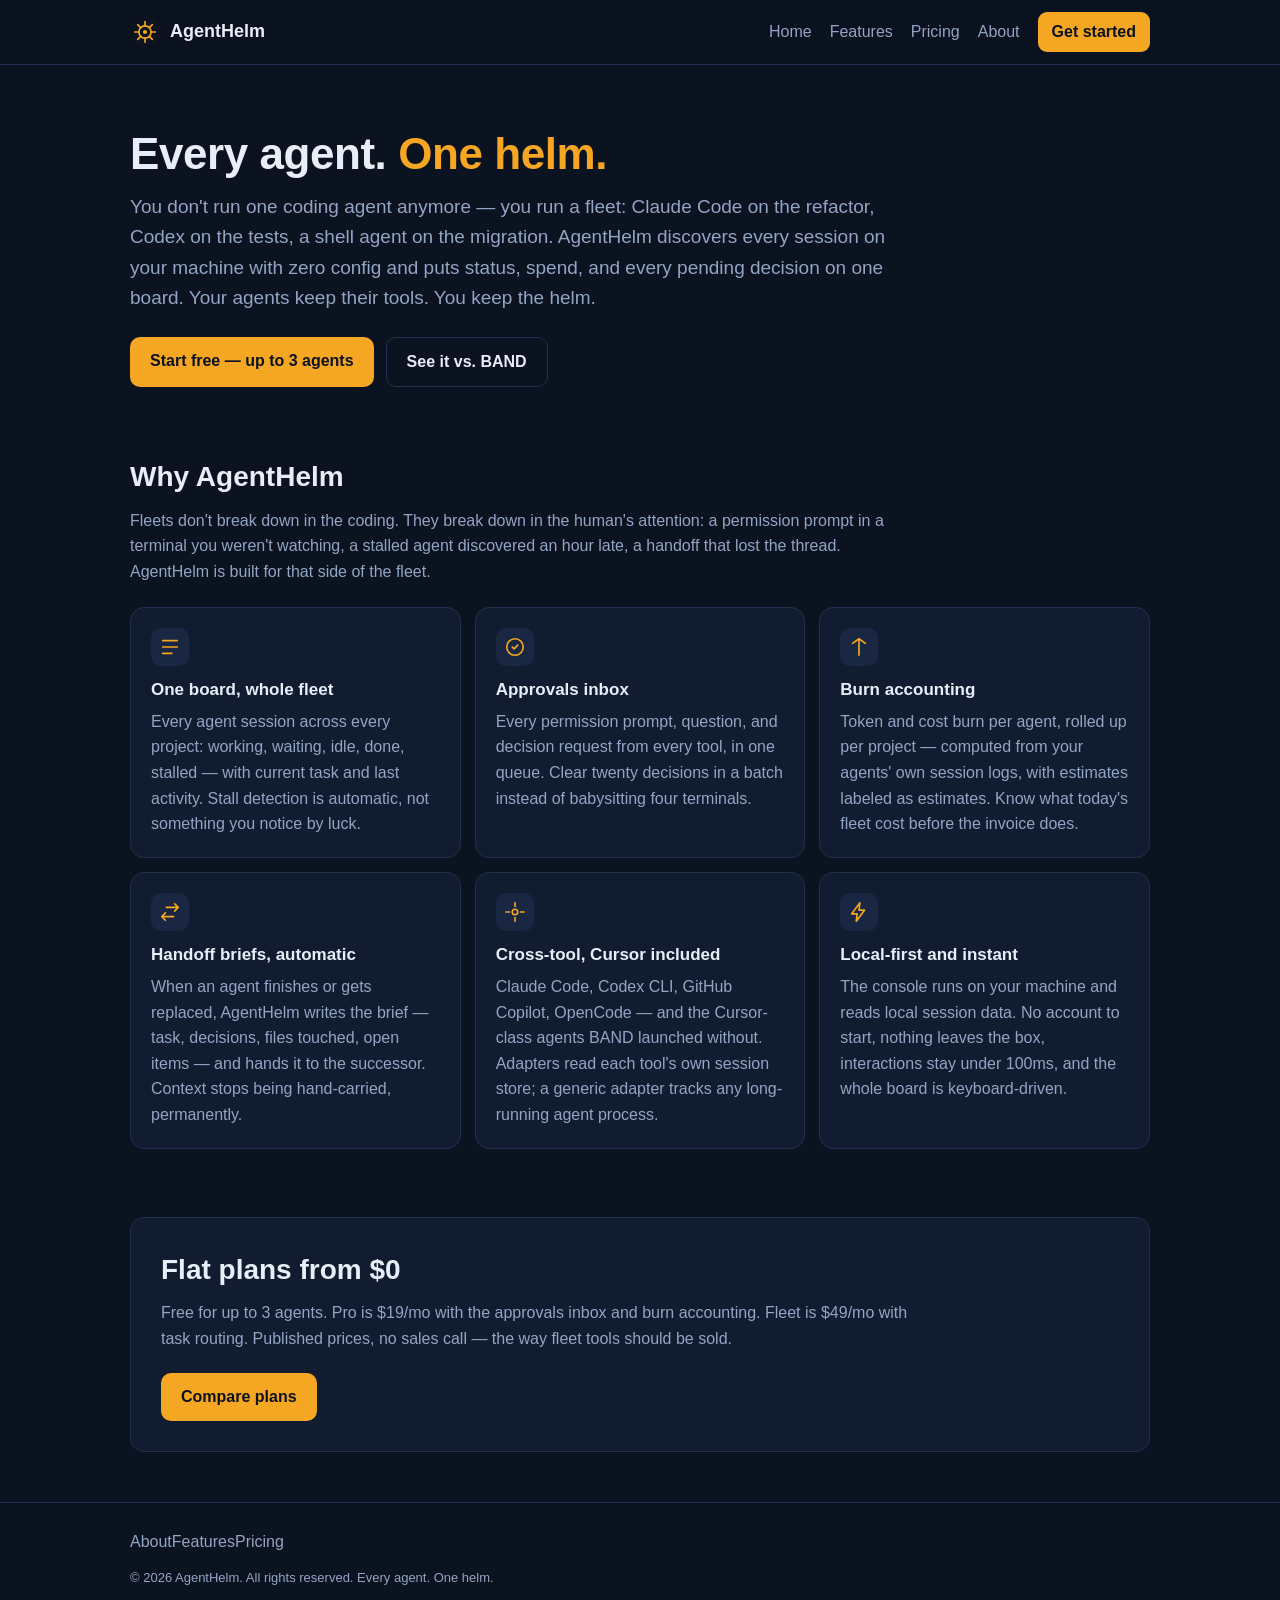
==== index.html @ 06469585 "AgentHelm launch: gh-pages batch 1/1" ====
<!doctype html><html lang="en"><head><meta charset="utf-8"><meta name="viewport" content="width=device-width, initial-scale=1"><title>AgentHelm — Every agent. One helm.</title><meta name="description" content="AgentHelm is the fleet operations console for coding agents: every agent session, its status, its spend, and every decision it needs — on one board, with one approvals inbox and automatic handoff briefs. Free for up to 3 agents."><meta property="og:title" content="AgentHelm — Every agent. One helm."><meta property="og:description" content="One board for every coding agent you run: status, burn, approvals, handoffs. Local-first, cross-tool, zero config."><meta property="og:type" content="website"><link rel="stylesheet" href="styles.css"><link rel="icon" type="image/svg+xml" href="assets/logo.svg">
<meta name="theme-color" content="#0b1220">
</head><body><header class="site"><div class="wrap nav"><a class="brand" href="index.html"><img src="assets/logo.svg" alt="AgentHelm logo" class="brand-logo"><span class="brand-lockup-name">AgentHelm</span></a><nav class="links"><a href="index.html">Home</a><a href="features.html">Features</a><a href="pricing.html">Pricing</a><a href="about.html">About</a><a class="cta" href="pricing.html">Get started</a></nav></div></header><main class="wrap"><div class="hero"><h1>Every agent. <span class="hl">One helm.</span></h1><p class="sub">You don't run one coding agent anymore — you run a fleet: Claude Code on the refactor, Codex on the tests, a shell agent on the migration. AgentHelm discovers every session on your machine with zero config and puts status, spend, and every pending decision on one board. Your agents keep their tools. You keep the helm.</p><div class="btnrow"><a class="btn" href="pricing.html">Start free — up to 3 agents</a><a class="btn ghost" href="features.html">See it vs. BAND</a></div>
</div>
<section class="block"><h2>Why AgentHelm</h2><p class="lead">Fleets don't break down in the coding. They break down in the human's attention: a permission prompt in a terminal you weren't watching, a stalled agent discovered an hour late, a handoff that lost the thread. AgentHelm is built for that side of the fleet.</p><div class="grid3"><div class="card"><span class="icon-chip" aria-hidden="true"><svg viewBox="0 0 24 24"><path d="M4 5h16M4 12h16M4 19h10"/></svg></span><h3>One board, whole fleet</h3><p>Every agent session across every project: working, waiting, idle, done, stalled — with current task and last activity. Stall detection is automatic, not something you notice by luck.</p></div><div class="card"><span class="icon-chip" aria-hidden="true"><svg viewBox="0 0 24 24"><path d="M9 12l2 2 4-4"/><circle cx="12" cy="12" r="9"/></svg></span><h3>Approvals inbox</h3><p>Every permission prompt, question, and decision request from every tool, in one queue. Clear twenty decisions in a batch instead of babysitting four terminals.</p></div><div class="card"><span class="icon-chip" aria-hidden="true"><svg viewBox="0 0 24 24"><path d="M12 3v18M5 8l7-5 7 5"/></svg></span><h3>Burn accounting</h3><p>Token and cost burn per agent, rolled up per project — computed from your agents' own session logs, with estimates labeled as estimates. Know what today's fleet cost before the invoice does.</p></div><div class="card"><span class="icon-chip" aria-hidden="true"><svg viewBox="0 0 24 24"><path d="M8 7h13M17 3l4 4-4 4M16 17H3M7 13l-4 4 4 4"/></svg></span><h3>Handoff briefs, automatic</h3><p>When an agent finishes or gets replaced, AgentHelm writes the brief — task, decisions, files touched, open items — and hands it to the successor. Context stops being hand-carried, permanently.</p></div><div class="card"><span class="icon-chip" aria-hidden="true"><svg viewBox="0 0 24 24"><circle cx="12" cy="12" r="3"/><path d="M12 2v4M12 18v4M2 12h4M18 12h4"/></svg></span><h3>Cross-tool, Cursor included</h3><p>Claude Code, Codex CLI, GitHub Copilot, OpenCode — and the Cursor-class agents BAND launched without. Adapters read each tool's own session store; a generic adapter tracks any long-running agent process.</p></div><div class="card"><span class="icon-chip" aria-hidden="true"><svg viewBox="0 0 24 24"><path d="M13 2L4 14h6l-1 8 9-12h-6z"/></svg></span><h3>Local-first and instant</h3><p>The console runs on your machine and reads local session data. No account to start, nothing leaves the box, interactions stay under 100ms, and the whole board is keyboard-driven.</p></div></div></section>
<section class="block dark"><h2>Flat plans from $0</h2><p class="lead">Free for up to 3 agents. Pro is $19/mo with the approvals inbox and burn accounting. Fleet is $49/mo with task routing. Published prices, no sales call — the way fleet tools should be sold.</p><div class="btnrow"><a class="btn" href="pricing.html">Compare plans</a></div></section></main><footer class="site"><div class="wrap"><div class="cols"><div><a href="about.html">About</a><a href="features.html">Features</a><a href="pricing.html">Pricing</a></div></div><p class="small">© 2026 AgentHelm. All rights reserved. Every agent. One helm.</p></div></footer>
</body></html>
---- styles.css ----
/* AgentHelm — portfolio site pattern, helm palette */
:root{
  --bg:#0b1220; --panel:#121c30; --line:#22304d; --txt:#e8eef8; --dim:#93a5c4;
  --amber:#f5a623; --green:#2fbf71; --red:#e5484d; --radius:14px;
}
*{box-sizing:border-box}
body{margin:0;background:var(--bg);color:var(--txt);
  font:16px/1.6 -apple-system,"Segoe UI",Roboto,Helvetica,Arial,sans-serif}
a{color:var(--amber);text-decoration:none}
a:hover{text-decoration:underline}
.wrap{max-width:1060px;margin:0 auto;padding:0 20px}
header.site{border-bottom:1px solid var(--line);background:rgba(11,18,32,.92);position:sticky;top:0;z-index:5}
.nav{display:flex;align-items:center;gap:18px;padding:12px 20px}
.brand{display:flex;align-items:center;gap:10px;color:var(--txt);font-weight:700;font-size:18px}
.brand:hover{text-decoration:none}
.brand-logo{width:30px;height:30px}
nav.links{margin-left:auto;display:flex;gap:18px;align-items:center}
nav.links a{color:var(--dim)}
nav.links a:hover{color:var(--txt);text-decoration:none}
nav.links a.cta{color:#0b1220;background:var(--amber);padding:7px 14px;border-radius:9px;font-weight:600}
.hero{padding:64px 0 30px;text-align:left}
.hero h1{font-size:44px;line-height:1.12;margin:0 0 14px;letter-spacing:-.01em}
.hero h1 .hl{color:var(--amber)}
.hero .sub{font-size:19px;color:var(--dim);max-width:760px;margin:0 0 24px}
.btnrow{display:flex;gap:12px;flex-wrap:wrap}
.btn{display:inline-block;background:var(--amber);color:#0b1220;font-weight:600;
  padding:11px 20px;border-radius:10px}
.btn:hover{text-decoration:none;filter:brightness(1.08)}
.btn.ghost{background:transparent;color:var(--txt);border:1px solid var(--line)}
section.block{padding:38px 0}
section.block h2{font-size:28px;margin:0 0 8px}
section.block .lead{color:var(--dim);max-width:760px;margin:0 0 22px}
section.block.dark{background:var(--panel);border:1px solid var(--line);border-radius:var(--radius);padding:30px;margin:30px 0}
.grid3{display:grid;grid-template-columns:repeat(auto-fill,minmax(300px,1fr));gap:14px}
.card{background:var(--panel);border:1px solid var(--line);border-radius:var(--radius);padding:20px}
.card h3{margin:0 0 6px;font-size:17px}
.card p{margin:0;color:var(--dim)}
.icon-chip{display:inline-flex;width:38px;height:38px;border-radius:10px;background:#1a2742;
  align-items:center;justify-content:center;margin-bottom:10px}
.icon-chip svg{width:22px;height:22px;stroke:var(--amber);fill:none;stroke-width:1.8;stroke-linecap:round;stroke-linejoin:round}
table.cmp{width:100%;border-collapse:collapse;background:var(--panel);border:1px solid var(--line);border-radius:var(--radius);overflow:hidden}
table.cmp th,table.cmp td{padding:10px 14px;border-bottom:1px solid var(--line);text-align:left;vertical-align:top}
table.cmp th{color:var(--dim);font-size:13px;text-transform:uppercase;letter-spacing:.08em}
.price-grid{display:grid;grid-template-columns:repeat(auto-fill,minmax(230px,1fr));gap:14px}
.price-card{background:var(--panel);border:1px solid var(--line);border-radius:var(--radius);padding:22px}
.price-card .amt{font-size:32px;font-weight:700}
.price-card .amt span{font-size:15px;color:var(--dim);font-weight:400}
.price-card ul{margin:12px 0 18px;padding-left:18px;color:var(--dim)}
.price-card.flag{border-color:var(--amber)}
.note{color:var(--dim);font-size:14px}
footer.site{border-top:1px solid var(--line);margin-top:50px;padding:26px 0 40px}
footer.site .cols{display:flex;gap:22px;flex-wrap:wrap;margin-bottom:12px}
footer.site a{color:var(--dim)}
footer.site .small{color:var(--dim);font-size:13px}
@media (max-width:640px){.hero h1{font-size:33px}nav.links a:not(.cta){display:none}}
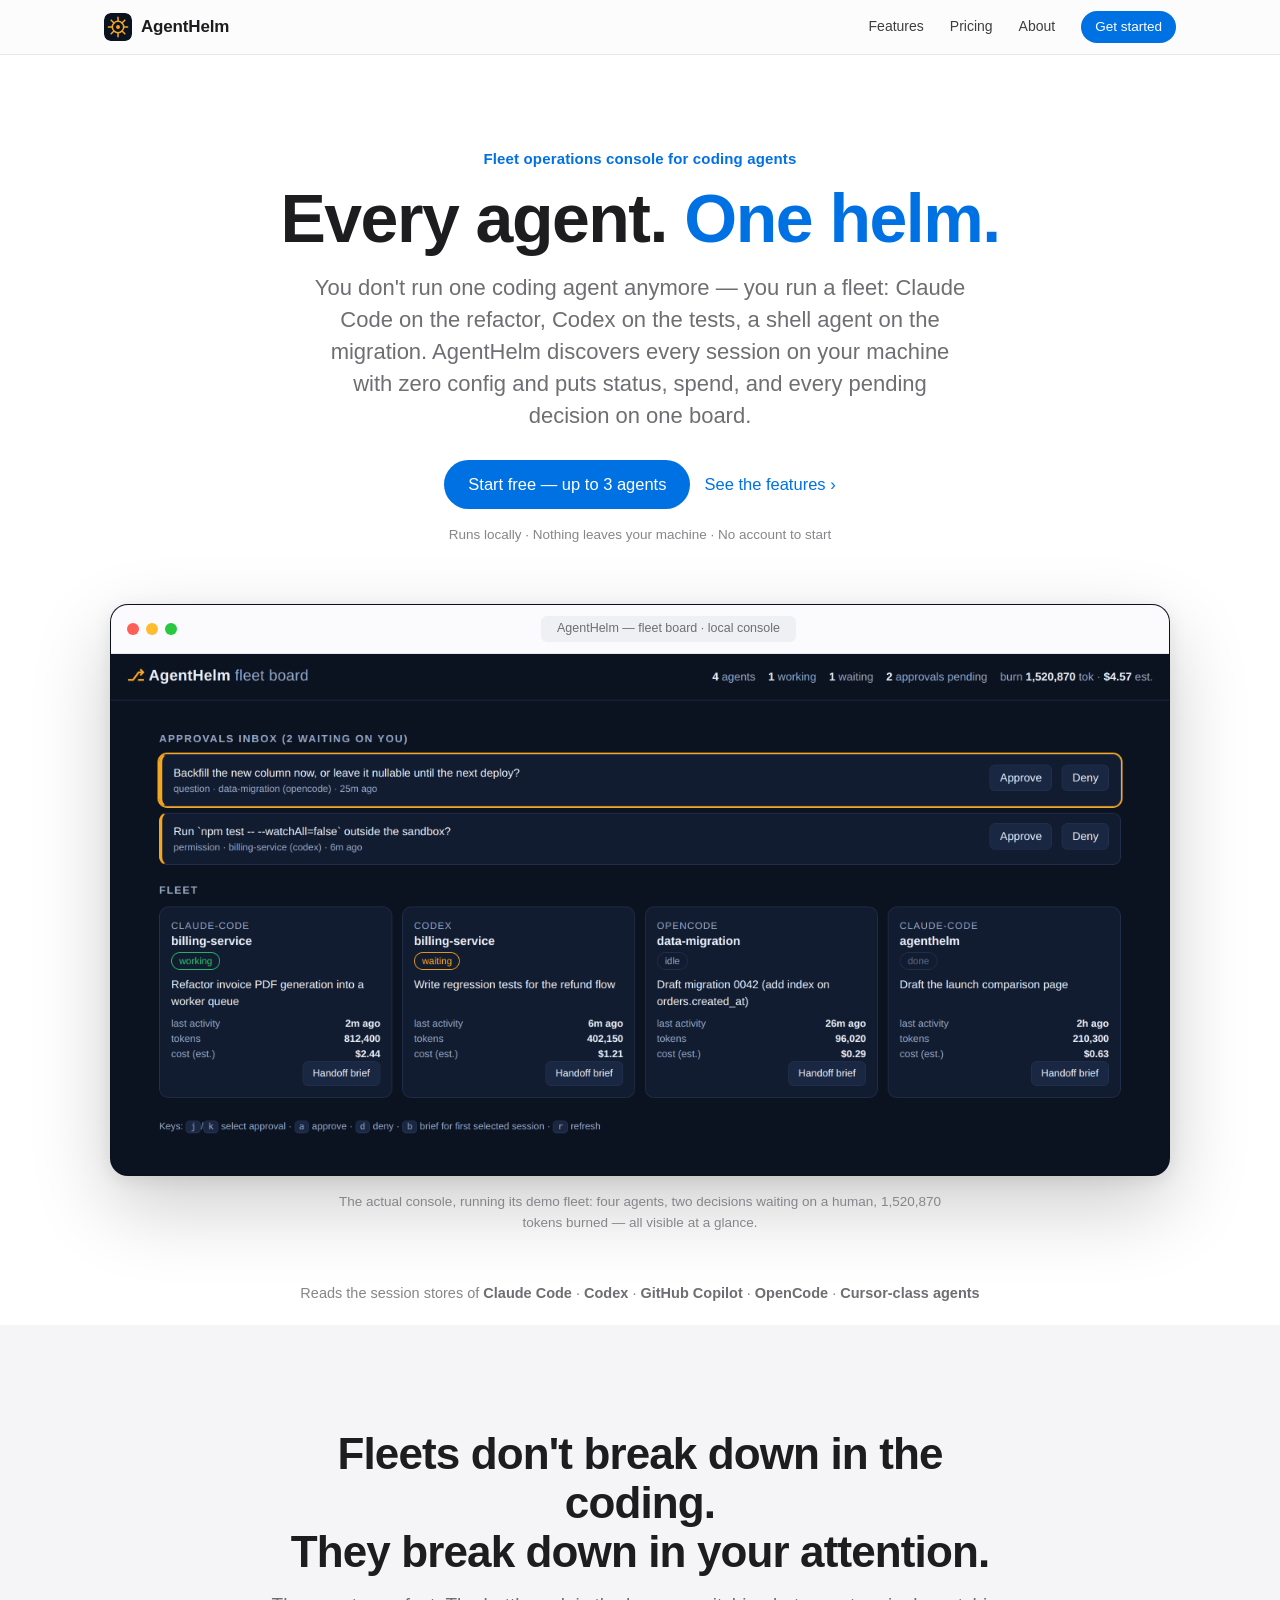
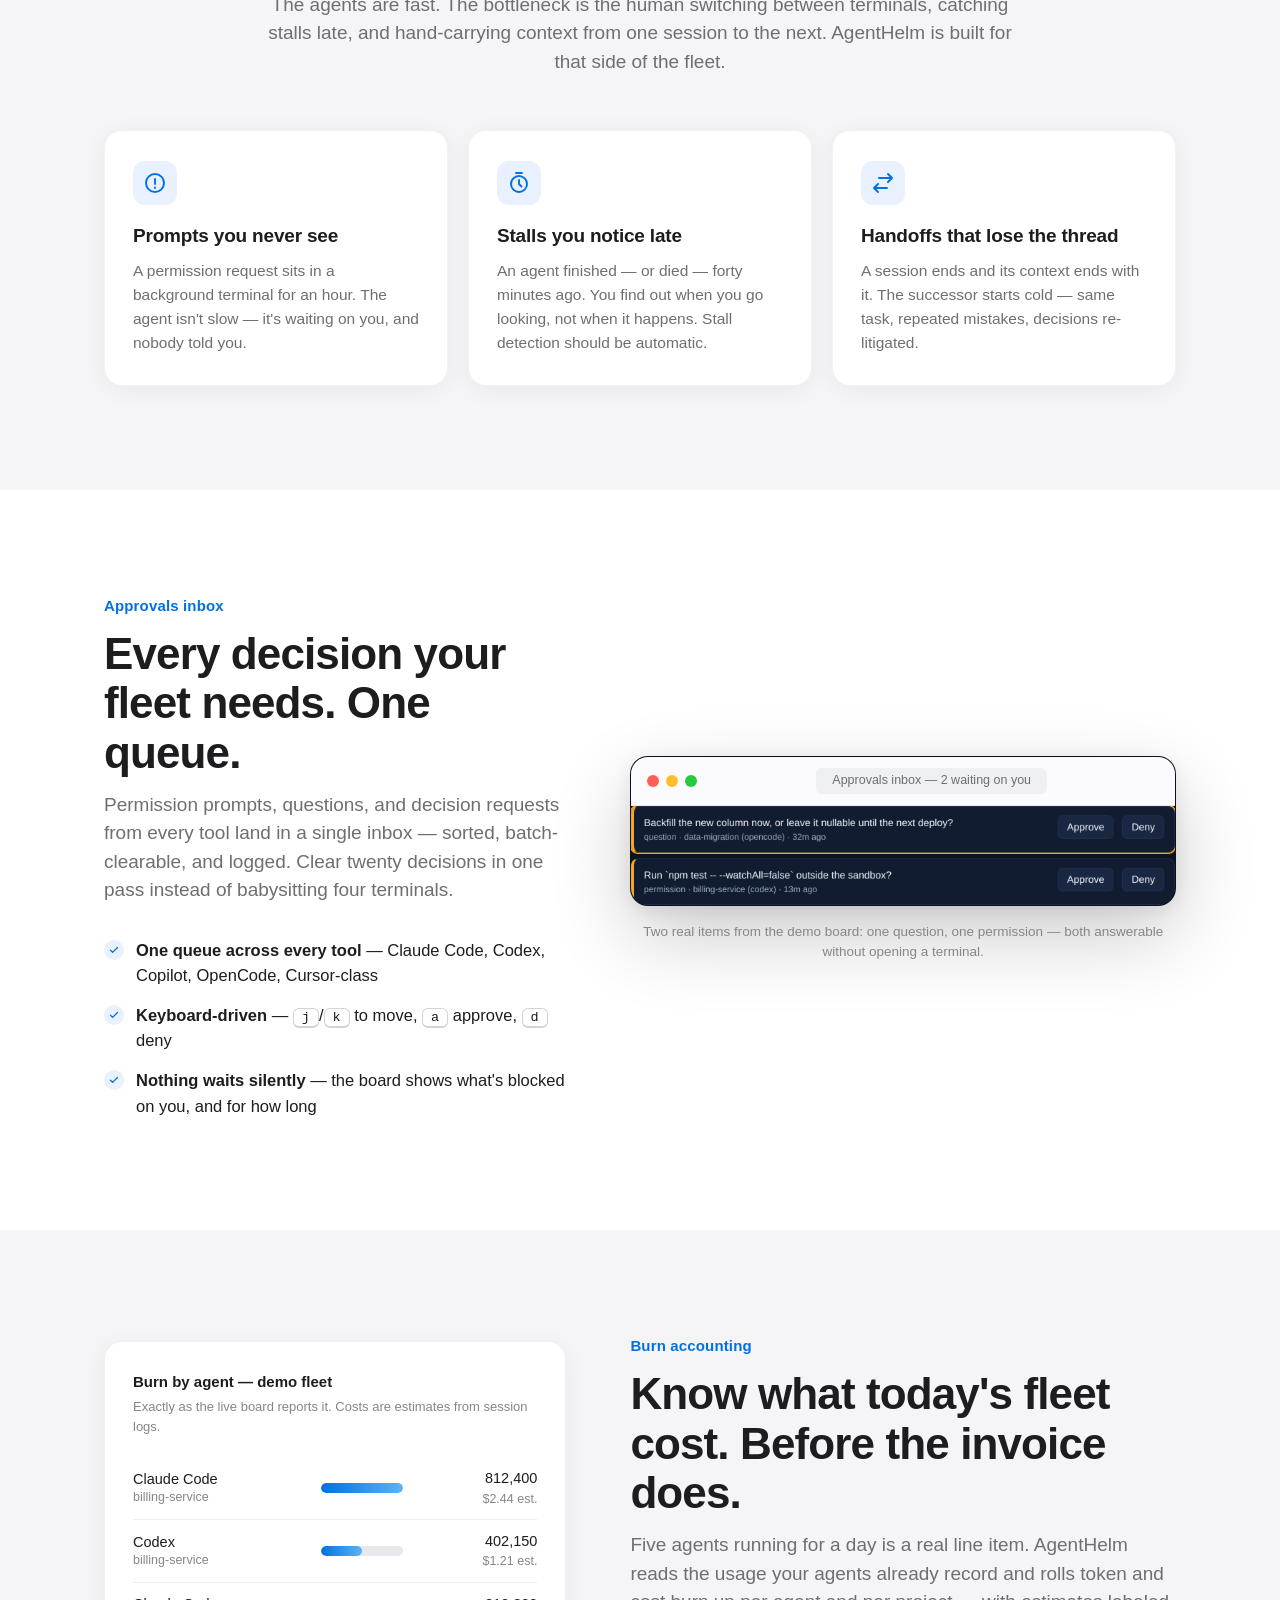
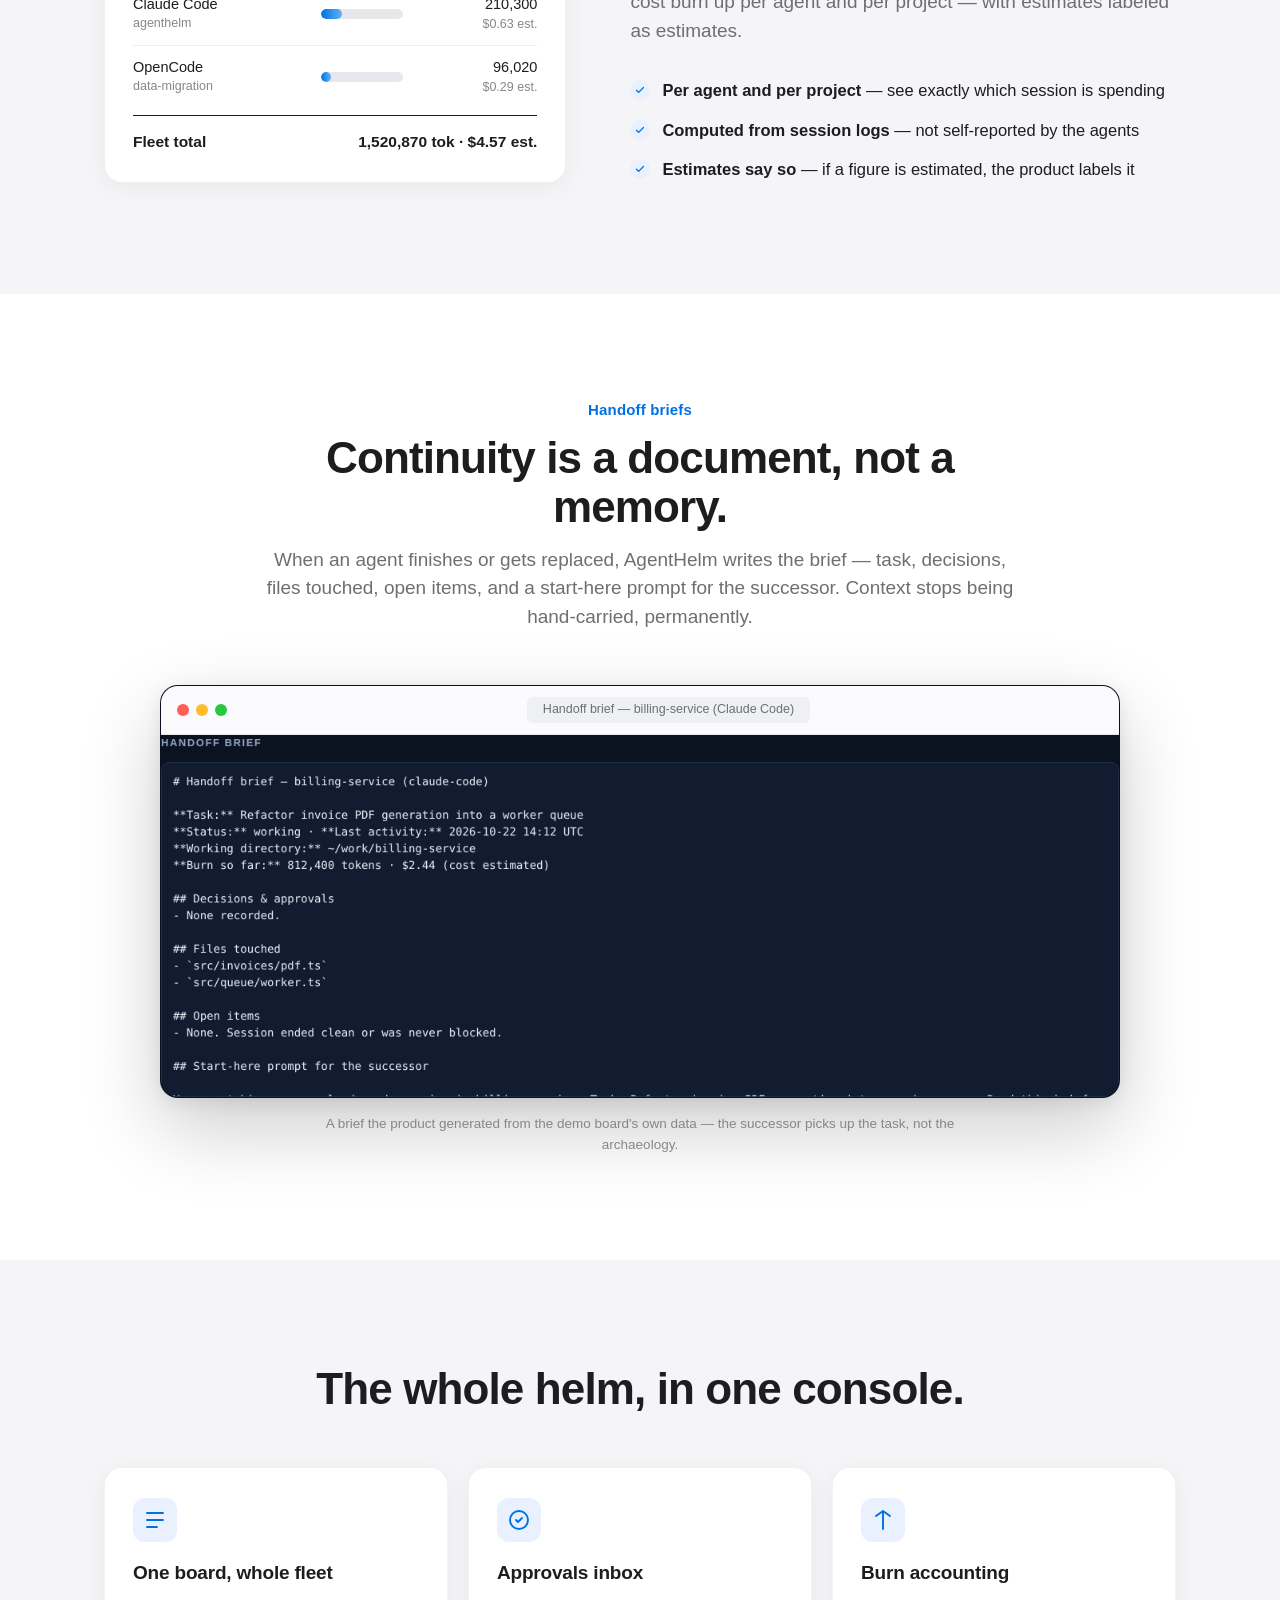
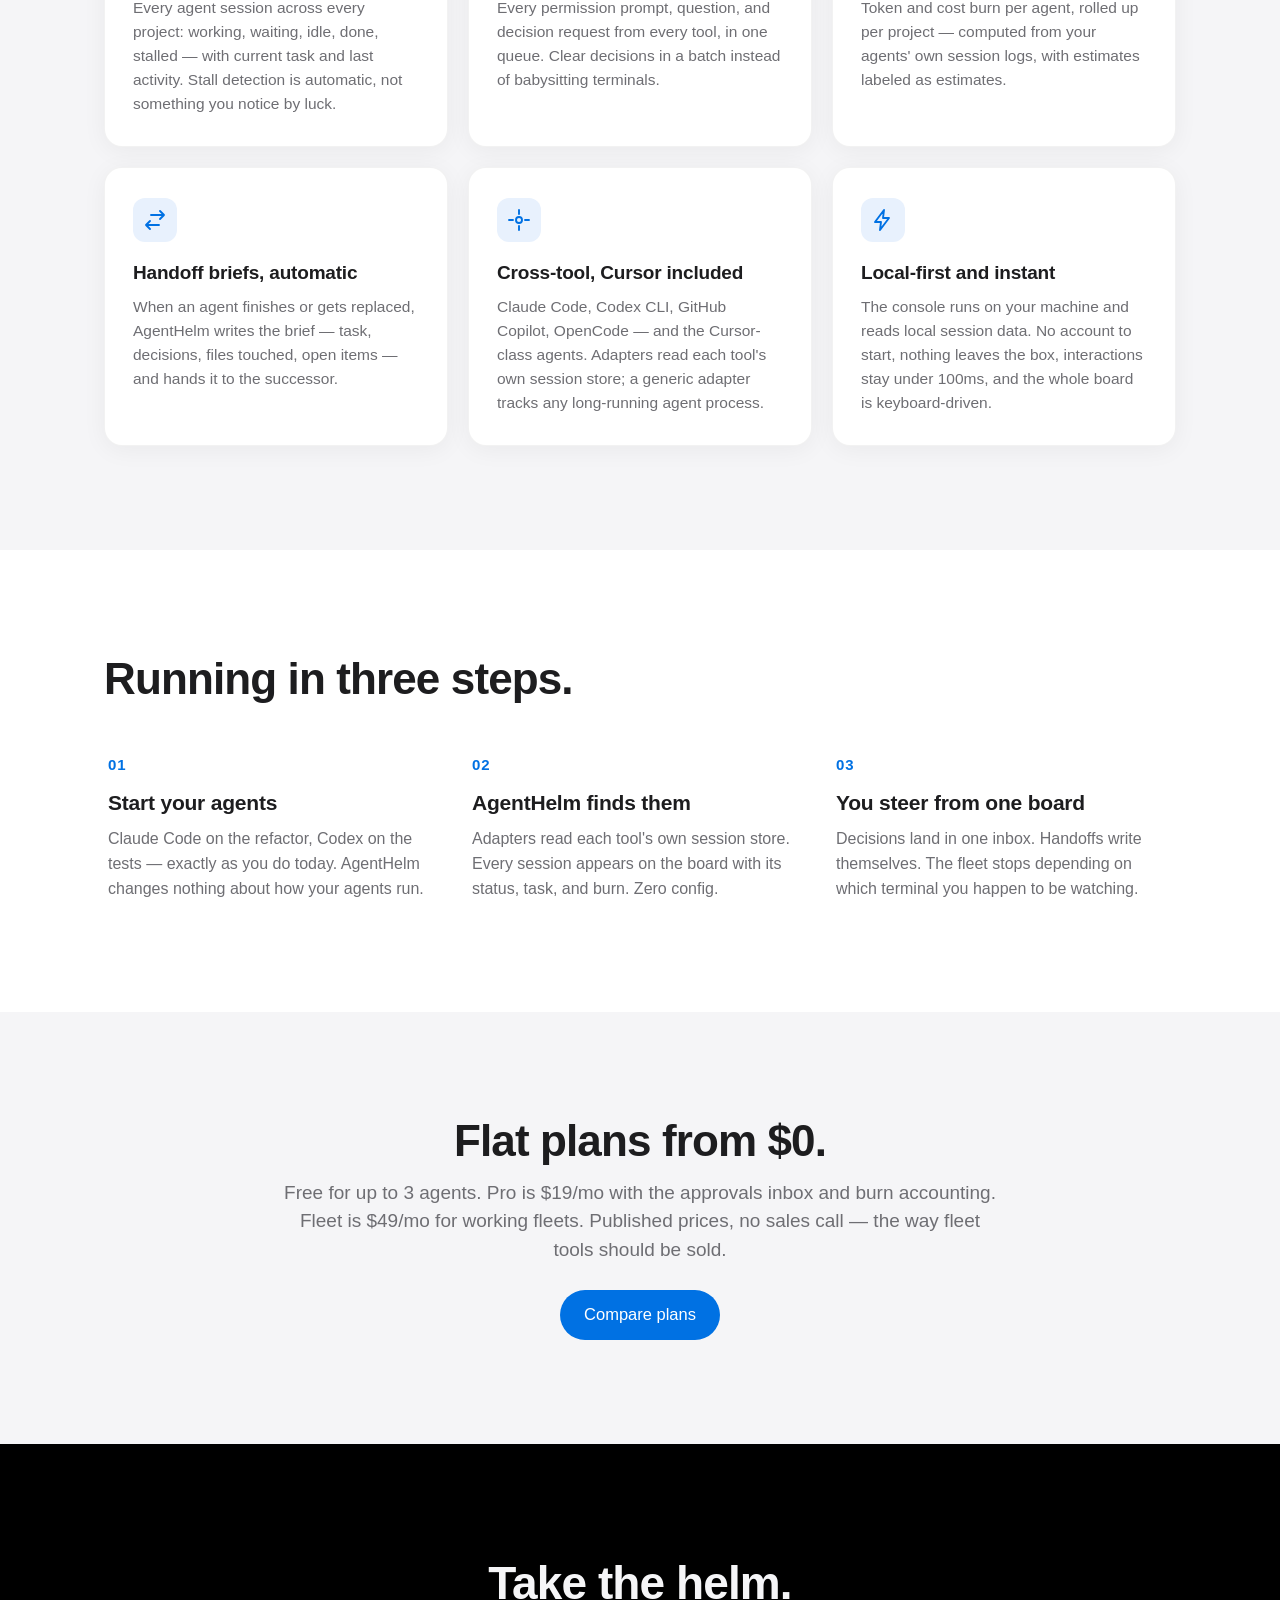
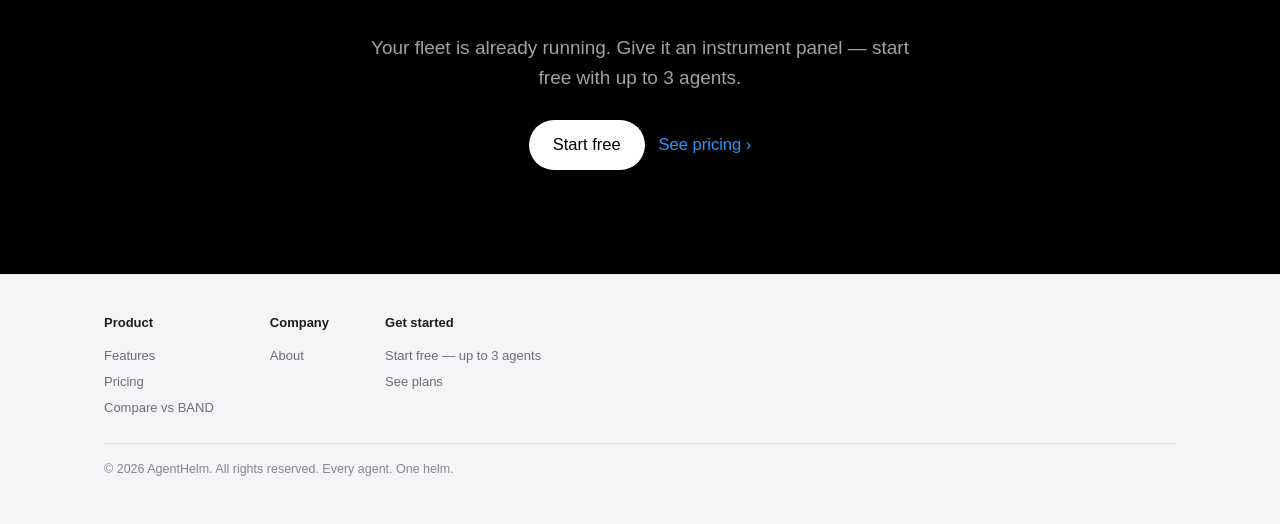
==== commit 141532f4: "AgentHelm redesign 2026-10-22: Apple-standard site, real console captures" ====
--- a/index.html
+++ b/index.html
@@ -1,7 +1,173 @@
-<!doctype html><html lang="en"><head><meta charset="utf-8"><meta name="viewport" content="width=device-width, initial-scale=1"><title>AgentHelm — Every agent. One helm.</title><meta name="description" content="AgentHelm is the fleet operations console for coding agents: every agent session, its status, its spend, and every decision it needs — on one board, with one approvals inbox and automatic handoff briefs. Free for up to 3 agents."><meta property="og:title" content="AgentHelm — Every agent. One helm."><meta property="og:description" content="One board for every coding agent you run: status, burn, approvals, handoffs. Local-first, cross-tool, zero config."><meta property="og:type" content="website"><link rel="stylesheet" href="styles.css"><link rel="icon" type="image/svg+xml" href="assets/logo.svg">
-<meta name="theme-color" content="#0b1220">
-</head><body><header class="site"><div class="wrap nav"><a class="brand" href="index.html"><img src="assets/logo.svg" alt="AgentHelm logo" class="brand-logo"><span class="brand-lockup-name">AgentHelm</span></a><nav class="links"><a href="index.html">Home</a><a href="features.html">Features</a><a href="pricing.html">Pricing</a><a href="about.html">About</a><a class="cta" href="pricing.html">Get started</a></nav></div></header><main class="wrap"><div class="hero"><h1>Every agent. <span class="hl">One helm.</span></h1><p class="sub">You don't run one coding agent anymore — you run a fleet: Claude Code on the refactor, Codex on the tests, a shell agent on the migration. AgentHelm discovers every session on your machine with zero config and puts status, spend, and every pending decision on one board. Your agents keep their tools. You keep the helm.</p><div class="btnrow"><a class="btn" href="pricing.html">Start free — up to 3 agents</a><a class="btn ghost" href="features.html">See it vs. BAND</a></div>
+<!doctype html>
+<html lang="en">
+<head>
+<meta charset="utf-8">
+<meta name="viewport" content="width=device-width, initial-scale=1">
+<title>AgentHelm — Every agent. One helm.</title>
+<meta name="description" content="AgentHelm is the fleet operations console for coding agents: every agent session, its status, its spend, and every decision it needs — on one board, with one approvals inbox and automatic handoff briefs. Free for up to 3 agents.">
+<meta property="og:title" content="AgentHelm — Every agent. One helm.">
+<meta property="og:description" content="One board for every coding agent you run: status, burn, approvals, handoffs. Local-first, cross-tool, zero config.">
+<meta property="og:type" content="website">
+<meta property="og:url" content="https://agenthelm.lifeofmorr.com/">
+<meta property="og:image" content="https://agenthelm.lifeofmorr.com/assets/logo.svg">
+<meta name="theme-color" content="#fbfbfd">
+<link rel="stylesheet" href="styles.css">
+<link rel="icon" type="image/svg+xml" href="assets/logo.svg">
+</head>
+<body>
+<header class="site"><div class="wrap nav">
+<a class="brand" href="index.html"><img src="assets/logo.svg" alt="AgentHelm logo" class="brand-logo">AgentHelm</a>
+<nav class="links"><a href="features.html">Features</a><a href="pricing.html">Pricing</a><a href="about.html">About</a><a class="cta" href="pricing.html">Get started</a></nav>
+</div></header>
+
+<main>
+<div class="hero wrap">
+  <p class="eyebrow">Fleet operations console for coding agents</p>
+  <h1>Every agent. <span class="hl">One helm.</span></h1>
+  <p class="sub">You don't run one coding agent anymore — you run a fleet: Claude Code on the refactor, Codex on the tests, a shell agent on the migration. AgentHelm discovers every session on your machine with zero config and puts status, spend, and every pending decision on one board.</p>
+  <div class="btnrow">
+    <a class="btn" href="pricing.html">Start free — up to 3 agents</a>
+    <a class="link-arrow" href="features.html">See the features</a>
+  </div>
+  <p class="fineprint">Runs locally · Nothing leaves your machine · No account to start</p>
+  <div class="window">
+    <div class="window-bar"><span class="dot r"></span><span class="dot y"></span><span class="dot g"></span><span class="url">AgentHelm — fleet board · local console</span></div>
+    <img src="assets/console-board.svg" alt="The AgentHelm fleet board, live from the product's demo: an approvals inbox with two decisions waiting, and four agent sessions across three projects showing status, current task, token burn and estimated cost" width="2640" height="1300">
+  </div>
+  <p class="shot-caption">The actual console, running its demo fleet: four agents, two decisions waiting on a human, 1,520,870 tokens burned — all visible at a glance.</p>
+  <p class="toolstrip">Reads the session stores of <b>Claude Code</b> · <b>Codex</b> · <b>GitHub Copilot</b> · <b>OpenCode</b> · <b>Cursor-class agents</b></p>
 </div>
-<section class="block"><h2>Why AgentHelm</h2><p class="lead">Fleets don't break down in the coding. They break down in the human's attention: a permission prompt in a terminal you weren't watching, a stalled agent discovered an hour late, a handoff that lost the thread. AgentHelm is built for that side of the fleet.</p><div class="grid3"><div class="card"><span class="icon-chip" aria-hidden="true"><svg viewBox="0 0 24 24"><path d="M4 5h16M4 12h16M4 19h10"/></svg></span><h3>One board, whole fleet</h3><p>Every agent session across every project: working, waiting, idle, done, stalled — with current task and last activity. Stall detection is automatic, not something you notice by luck.</p></div><div class="card"><span class="icon-chip" aria-hidden="true"><svg viewBox="0 0 24 24"><path d="M9 12l2 2 4-4"/><circle cx="12" cy="12" r="9"/></svg></span><h3>Approvals inbox</h3><p>Every permission prompt, question, and decision request from every tool, in one queue. Clear twenty decisions in a batch instead of babysitting four terminals.</p></div><div class="card"><span class="icon-chip" aria-hidden="true"><svg viewBox="0 0 24 24"><path d="M12 3v18M5 8l7-5 7 5"/></svg></span><h3>Burn accounting</h3><p>Token and cost burn per agent, rolled up per project — computed from your agents' own session logs, with estimates labeled as estimates. Know what today's fleet cost before the invoice does.</p></div><div class="card"><span class="icon-chip" aria-hidden="true"><svg viewBox="0 0 24 24"><path d="M8 7h13M17 3l4 4-4 4M16 17H3M7 13l-4 4 4 4"/></svg></span><h3>Handoff briefs, automatic</h3><p>When an agent finishes or gets replaced, AgentHelm writes the brief — task, decisions, files touched, open items — and hands it to the successor. Context stops being hand-carried, permanently.</p></div><div class="card"><span class="icon-chip" aria-hidden="true"><svg viewBox="0 0 24 24"><circle cx="12" cy="12" r="3"/><path d="M12 2v4M12 18v4M2 12h4M18 12h4"/></svg></span><h3>Cross-tool, Cursor included</h3><p>Claude Code, Codex CLI, GitHub Copilot, OpenCode — and the Cursor-class agents BAND launched without. Adapters read each tool's own session store; a generic adapter tracks any long-running agent process.</p></div><div class="card"><span class="icon-chip" aria-hidden="true"><svg viewBox="0 0 24 24"><path d="M13 2L4 14h6l-1 8 9-12h-6z"/></svg></span><h3>Local-first and instant</h3><p>The console runs on your machine and reads local session data. No account to start, nothing leaves the box, interactions stay under 100ms, and the whole board is keyboard-driven.</p></div></div></section>
-<section class="block dark"><h2>Flat plans from $0</h2><p class="lead">Free for up to 3 agents. Pro is $19/mo with the approvals inbox and burn accounting. Fleet is $49/mo with task routing. Published prices, no sales call — the way fleet tools should be sold.</p><div class="btnrow"><a class="btn" href="pricing.html">Compare plans</a></div></section></main><footer class="site"><div class="wrap"><div class="cols"><div><a href="about.html">About</a><a href="features.html">Features</a><a href="pricing.html">Pricing</a></div></div><p class="small">© 2026 AgentHelm. All rights reserved. Every agent. One helm.</p></div></footer>
-</body></html>
+
+<section class="block alt">
+  <div class="wrap">
+    <div class="sec-head">
+      <h2>Fleets don't break down in the coding.<br>They break down in your attention.</h2>
+      <p class="lead">The agents are fast. The bottleneck is the human switching between terminals, catching stalls late, and hand-carrying context from one session to the next. AgentHelm is built for that side of the fleet.</p>
+    </div>
+    <div class="grid3">
+      <div class="card"><span class="icon-chip" aria-hidden="true"><svg viewBox="0 0 24 24"><path d="M12 8v5M12 16.5v.5"/><circle cx="12" cy="12" r="9"/></svg></span><h3>Prompts you never see</h3><p>A permission request sits in a background terminal for an hour. The agent isn't slow — it's waiting on you, and nobody told you.</p></div>
+      <div class="card"><span class="icon-chip" aria-hidden="true"><svg viewBox="0 0 24 24"><circle cx="12" cy="13" r="8"/><path d="M12 9v4l2.5 2.5M9 2h6"/></svg></span><h3>Stalls you notice late</h3><p>An agent finished — or died — forty minutes ago. You find out when you go looking, not when it happens. Stall detection should be automatic.</p></div>
+      <div class="card"><span class="icon-chip" aria-hidden="true"><svg viewBox="0 0 24 24"><path d="M8 7h13M17 3l4 4-4 4M16 17H3M7 13l-4 4 4 4"/></svg></span><h3>Handoffs that lose the thread</h3><p>A session ends and its context ends with it. The successor starts cold — same task, repeated mistakes, decisions re-litigated.</p></div>
+    </div>
+  </div>
+</section>
+
+<section class="block">
+  <div class="wrap split">
+    <div class="split-copy">
+      <p class="eyebrow">Approvals inbox</p>
+      <h2>Every decision your fleet needs. One queue.</h2>
+      <p class="lead">Permission prompts, questions, and decision requests from every tool land in a single inbox — sorted, batch-clearable, and logged. Clear twenty decisions in one pass instead of babysitting four terminals.</p>
+      <ul class="checks">
+        <li><b>One queue across every tool</b> — Claude Code, Codex, Copilot, OpenCode, Cursor-class</li>
+        <li><b>Keyboard-driven</b> — <kbd>j</kbd>/<kbd>k</kbd> to move, <kbd>a</kbd> approve, <kbd>d</kbd> deny</li>
+        <li><b>Nothing waits silently</b> — the board shows what's blocked on you, and for how long</li>
+      </ul>
+    </div>
+    <div class="split-visual">
+      <div class="window">
+        <div class="window-bar"><span class="dot r"></span><span class="dot y"></span><span class="dot g"></span><span class="url">Approvals inbox — 2 waiting on you</span></div>
+        <img src="assets/console-approvals.svg" alt="The AgentHelm approvals inbox: two pending decisions — a question from an OpenCode migration agent and a permission request from a Codex test agent — each with Approve and Deny actions" width="1520" height="276">
+      </div>
+      <p class="shot-caption">Two real items from the demo board: one question, one permission — both answerable without opening a terminal.</p>
+    </div>
+  </div>
+</section>
+
+<section class="block alt">
+  <div class="wrap split flip">
+    <div class="split-copy">
+      <p class="eyebrow">Burn accounting</p>
+      <h2>Know what today's fleet cost. Before the invoice does.</h2>
+      <p class="lead">Five agents running for a day is a real line item. AgentHelm reads the usage your agents already record and rolls token and cost burn up per agent and per project — with estimates labeled as estimates.</p>
+      <ul class="checks">
+        <li><b>Per agent and per project</b> — see exactly which session is spending</li>
+        <li><b>Computed from session logs</b> — not self-reported by the agents</li>
+        <li><b>Estimates say so</b> — if a figure is estimated, the product labels it</li>
+      </ul>
+    </div>
+    <div class="split-visual">
+      <div class="burncard">
+        <h4>Burn by agent — demo fleet</h4>
+        <p class="cap">Exactly as the live board reports it. Costs are estimates from session logs.</p>
+        <div class="burn-row"><div class="who">Claude Code<span>billing-service</span></div><div class="bar"><i style="width:100%"></i></div><div class="val num">812,400<span>$2.44 est.</span></div></div>
+        <div class="burn-row"><div class="who">Codex<span>billing-service</span></div><div class="bar"><i style="width:49.5%"></i></div><div class="val num">402,150<span>$1.21 est.</span></div></div>
+        <div class="burn-row"><div class="who">Claude Code<span>agenthelm</span></div><div class="bar"><i style="width:25.9%"></i></div><div class="val num">210,300<span>$0.63 est.</span></div></div>
+        <div class="burn-row"><div class="who">OpenCode<span>data-migration</span></div><div class="bar"><i style="width:11.8%"></i></div><div class="val num">96,020<span>$0.29 est.</span></div></div>
+        <div class="burn-total"><span>Fleet total</span><span class="num">1,520,870 tok · $4.57 est.</span></div>
+      </div>
+    </div>
+  </div>
+</section>
+
+<section class="block">
+  <div class="wrap">
+    <div class="sec-head">
+      <p class="eyebrow">Handoff briefs</p>
+      <h2>Continuity is a document, not a memory.</h2>
+      <p class="lead">When an agent finishes or gets replaced, AgentHelm writes the brief — task, decisions, files touched, open items, and a start-here prompt for the successor. Context stops being hand-carried, permanently.</p>
+    </div>
+    <div class="window" style="max-width:960px;margin:0 auto">
+      <div class="window-bar"><span class="dot r"></span><span class="dot y"></span><span class="dot g"></span><span class="url">Handoff brief — billing-service (Claude Code)</span></div>
+      <img src="assets/console-brief.svg" alt="An AgentHelm handoff brief generated from a real demo session: task, status, burn so far, files touched, open items, and a start-here prompt for the successor agent" width="2400" height="908">
+    </div>
+    <p class="shot-caption">A brief the product generated from the demo board's own data — the successor picks up the task, not the archaeology.</p>
+  </div>
+</section>
+
+<section class="block alt">
+  <div class="wrap">
+    <div class="sec-head">
+      <h2>The whole helm, in one console.</h2>
+    </div>
+    <div class="grid3">
+      <div class="card"><span class="icon-chip" aria-hidden="true"><svg viewBox="0 0 24 24"><path d="M4 5h16M4 12h16M4 19h10"/></svg></span><h3>One board, whole fleet</h3><p>Every agent session across every project: working, waiting, idle, done, stalled — with current task and last activity. Stall detection is automatic, not something you notice by luck.</p></div>
+      <div class="card"><span class="icon-chip" aria-hidden="true"><svg viewBox="0 0 24 24"><path d="M9 12l2 2 4-4"/><circle cx="12" cy="12" r="9"/></svg></span><h3>Approvals inbox</h3><p>Every permission prompt, question, and decision request from every tool, in one queue. Clear decisions in a batch instead of babysitting terminals.</p></div>
+      <div class="card"><span class="icon-chip" aria-hidden="true"><svg viewBox="0 0 24 24"><path d="M12 3v18M5 8l7-5 7 5"/></svg></span><h3>Burn accounting</h3><p>Token and cost burn per agent, rolled up per project — computed from your agents' own session logs, with estimates labeled as estimates.</p></div>
+      <div class="card"><span class="icon-chip" aria-hidden="true"><svg viewBox="0 0 24 24"><path d="M8 7h13M17 3l4 4-4 4M16 17H3M7 13l-4 4 4 4"/></svg></span><h3>Handoff briefs, automatic</h3><p>When an agent finishes or gets replaced, AgentHelm writes the brief — task, decisions, files touched, open items — and hands it to the successor.</p></div>
+      <div class="card"><span class="icon-chip" aria-hidden="true"><svg viewBox="0 0 24 24"><circle cx="12" cy="12" r="3"/><path d="M12 2v4M12 18v4M2 12h4M18 12h4"/></svg></span><h3>Cross-tool, Cursor included</h3><p>Claude Code, Codex CLI, GitHub Copilot, OpenCode — and the Cursor-class agents. Adapters read each tool's own session store; a generic adapter tracks any long-running agent process.</p></div>
+      <div class="card"><span class="icon-chip" aria-hidden="true"><svg viewBox="0 0 24 24"><path d="M13 2L4 14h6l-1 8 9-12h-6z"/></svg></span><h3>Local-first and instant</h3><p>The console runs on your machine and reads local session data. No account to start, nothing leaves the box, interactions stay under 100ms, and the whole board is keyboard-driven.</p></div>
+    </div>
+  </div>
+</section>
+
+<section class="block">
+  <div class="wrap">
+    <div class="sec-head left">
+      <h2>Running in three steps.</h2>
+    </div>
+    <div class="steps">
+      <div class="step"><p class="n">01</p><h3>Start your agents</h3><p>Claude Code on the refactor, Codex on the tests — exactly as you do today. AgentHelm changes nothing about how your agents run.</p></div>
+      <div class="step"><p class="n">02</p><h3>AgentHelm finds them</h3><p>Adapters read each tool's own session store. Every session appears on the board with its status, task, and burn. Zero config.</p></div>
+      <div class="step"><p class="n">03</p><h3>You steer from one board</h3><p>Decisions land in one inbox. Handoffs write themselves. The fleet stops depending on which terminal you happen to be watching.</p></div>
+    </div>
+  </div>
+</section>
+
+<section class="block alt">
+  <div class="wrap sec-head" style="margin-bottom:0">
+    <h2>Flat plans from $0.</h2>
+    <p class="lead">Free for up to 3 agents. Pro is $19/mo with the approvals inbox and burn accounting. Fleet is $49/mo for working fleets. Published prices, no sales call — the way fleet tools should be sold.</p>
+    <div class="btnrow" style="justify-content:center;margin-top:26px"><a class="btn" href="pricing.html">Compare plans</a></div>
+  </div>
+</section>
+
+<section class="block dark cta-band">
+  <div class="wrap">
+    <h2>Take the helm.</h2>
+    <p>Your fleet is already running. Give it an instrument panel — start free with up to 3 agents.</p>
+    <div class="btnrow"><a class="btn white" href="pricing.html">Start free</a><a class="link-arrow" href="pricing.html" style="color:#2997ff">See pricing</a></div>
+  </div>
+</section>
+</main>
+
+<footer class="site"><div class="wrap">
+<div class="cols">
+  <div class="col"><h5>Product</h5><a href="features.html">Features</a><a href="pricing.html">Pricing</a><a href="features.html">Compare vs BAND</a></div>
+  <div class="col"><h5>Company</h5><a href="about.html">About</a></div>
+  <div class="col"><h5>Get started</h5><a href="pricing.html">Start free — up to 3 agents</a><a href="pricing.html">See plans</a></div>
+</div>
+<p class="small">© 2026 AgentHelm. All rights reserved. Every agent. One helm.</p>
+</div></footer>
+</body>
+</html>
--- a/styles.css
+++ b/styles.css
@@ -1,55 +1,199 @@
-/* AgentHelm — portfolio site pattern, helm palette */
+/* AgentHelm — Apple-standard marketing design system.
+   Light surfaces, SF Pro type at scale, pill CTAs in #0071e3,
+   real product visuals in window frames with soft shadows. */
+
 :root{
-  --bg:#0b1220; --panel:#121c30; --line:#22304d; --txt:#e8eef8; --dim:#93a5c4;
-  --amber:#f5a623; --green:#2fbf71; --red:#e5484d; --radius:14px;
+  --ink:#1d1d1f; --sub:#6e6e73; --faint:#86868b;
+  --bg:#fff; --alt:#f5f5f7; --line:#d2d2d7; --hair:rgba(0,0,0,.08);
+  --blue:#0071e3; --blue-hover:#0077ed; --blue-tint:#e8f1fd;
+  --amber:#b25000; --radius:18px;
+  --shadow-shot:0 30px 80px rgba(0,0,0,.20), 0 4px 18px rgba(0,0,0,.08);
+  --shadow-card:0 4px 24px rgba(0,0,0,.05);
 }
 *{box-sizing:border-box}
-body{margin:0;background:var(--bg);color:var(--txt);
-  font:16px/1.6 -apple-system,"Segoe UI",Roboto,Helvetica,Arial,sans-serif}
-a{color:var(--amber);text-decoration:none}
+html{scroll-behavior:smooth}
+body{margin:0;background:var(--bg);color:var(--ink);
+  font:17px/1.55 -apple-system,BlinkMacSystemFont,"SF Pro Text","Helvetica Neue",Helvetica,Arial,sans-serif;
+  -webkit-font-smoothing:antialiased;text-rendering:optimizeLegibility}
+::selection{background:#cfe6ff}
+a{color:var(--blue);text-decoration:none}
 a:hover{text-decoration:underline}
-.wrap{max-width:1060px;margin:0 auto;padding:0 20px}
-header.site{border-bottom:1px solid var(--line);background:rgba(11,18,32,.92);position:sticky;top:0;z-index:5}
-.nav{display:flex;align-items:center;gap:18px;padding:12px 20px}
-.brand{display:flex;align-items:center;gap:10px;color:var(--txt);font-weight:700;font-size:18px}
+a:focus-visible,.btn:focus-visible{outline:2px solid var(--blue);outline-offset:3px;border-radius:6px}
+img{max-width:100%}
+.wrap{max-width:1120px;margin:0 auto;padding:0 24px}
+.num{font-variant-numeric:tabular-nums}
+
+/* ---------- nav ---------- */
+header.site{position:sticky;top:0;z-index:50;
+  background:rgba(251,251,253,.78);backdrop-filter:saturate(180%) blur(20px);
+  -webkit-backdrop-filter:saturate(180%) blur(20px);border-bottom:1px solid var(--hair)}
+.nav{display:flex;align-items:center;gap:28px;height:54px}
+.brand{display:flex;align-items:center;gap:9px;color:var(--ink);font-weight:600;font-size:17px;letter-spacing:-.01em}
 .brand:hover{text-decoration:none}
-.brand-logo{width:30px;height:30px}
-nav.links{margin-left:auto;display:flex;gap:18px;align-items:center}
-nav.links a{color:var(--dim)}
-nav.links a:hover{color:var(--txt);text-decoration:none}
-nav.links a.cta{color:#0b1220;background:var(--amber);padding:7px 14px;border-radius:9px;font-weight:600}
-.hero{padding:64px 0 30px;text-align:left}
-.hero h1{font-size:44px;line-height:1.12;margin:0 0 14px;letter-spacing:-.01em}
-.hero h1 .hl{color:var(--amber)}
-.hero .sub{font-size:19px;color:var(--dim);max-width:760px;margin:0 0 24px}
-.btnrow{display:flex;gap:12px;flex-wrap:wrap}
-.btn{display:inline-block;background:var(--amber);color:#0b1220;font-weight:600;
-  padding:11px 20px;border-radius:10px}
-.btn:hover{text-decoration:none;filter:brightness(1.08)}
-.btn.ghost{background:transparent;color:var(--txt);border:1px solid var(--line)}
-section.block{padding:38px 0}
-section.block h2{font-size:28px;margin:0 0 8px}
-section.block .lead{color:var(--dim);max-width:760px;margin:0 0 22px}
-section.block.dark{background:var(--panel);border:1px solid var(--line);border-radius:var(--radius);padding:30px;margin:30px 0}
-.grid3{display:grid;grid-template-columns:repeat(auto-fill,minmax(300px,1fr));gap:14px}
-.card{background:var(--panel);border:1px solid var(--line);border-radius:var(--radius);padding:20px}
-.card h3{margin:0 0 6px;font-size:17px}
-.card p{margin:0;color:var(--dim)}
-.icon-chip{display:inline-flex;width:38px;height:38px;border-radius:10px;background:#1a2742;
-  align-items:center;justify-content:center;margin-bottom:10px}
-.icon-chip svg{width:22px;height:22px;stroke:var(--amber);fill:none;stroke-width:1.8;stroke-linecap:round;stroke-linejoin:round}
-table.cmp{width:100%;border-collapse:collapse;background:var(--panel);border:1px solid var(--line);border-radius:var(--radius);overflow:hidden}
-table.cmp th,table.cmp td{padding:10px 14px;border-bottom:1px solid var(--line);text-align:left;vertical-align:top}
-table.cmp th{color:var(--dim);font-size:13px;text-transform:uppercase;letter-spacing:.08em}
-.price-grid{display:grid;grid-template-columns:repeat(auto-fill,minmax(230px,1fr));gap:14px}
-.price-card{background:var(--panel);border:1px solid var(--line);border-radius:var(--radius);padding:22px}
-.price-card .amt{font-size:32px;font-weight:700}
-.price-card .amt span{font-size:15px;color:var(--dim);font-weight:400}
-.price-card ul{margin:12px 0 18px;padding-left:18px;color:var(--dim)}
-.price-card.flag{border-color:var(--amber)}
-.note{color:var(--dim);font-size:14px}
-footer.site{border-top:1px solid var(--line);margin-top:50px;padding:26px 0 40px}
-footer.site .cols{display:flex;gap:22px;flex-wrap:wrap;margin-bottom:12px}
-footer.site a{color:var(--dim)}
-footer.site .small{color:var(--dim);font-size:13px}
-@media (max-width:640px){.hero h1{font-size:33px}nav.links a:not(.cta){display:none}}
+.brand-logo{width:28px;height:28px;border-radius:7px}
+nav.links{margin-left:auto;display:flex;gap:26px;align-items:center;font-size:14px}
+nav.links a{color:var(--ink);opacity:.85}
+nav.links a:hover{opacity:1;text-decoration:none;color:var(--blue)}
+nav.links a.cta{background:var(--blue);color:#fff;opacity:1;padding:6px 14px;border-radius:980px;font-size:13.5px;font-weight:500}
+nav.links a.cta:hover{background:var(--blue-hover);color:#fff}
+
+/* ---------- type & hero ---------- */
+.eyebrow{font-size:15px;font-weight:600;color:var(--blue);letter-spacing:.01em;margin:0 0 12px}
+.hero{padding:92px 0 0;text-align:center}
+.hero h1{font-size:clamp(42px,6.2vw,68px);line-height:1.06;font-weight:700;letter-spacing:-.022em;margin:0 auto 18px;max-width:820px}
+.hero h1 .hl{color:var(--blue)}
+.hero .sub{font-size:clamp(18px,2.4vw,22px);line-height:1.45;color:var(--sub);max-width:660px;margin:0 auto 28px}
+.hero .fineprint{font-size:13.5px;color:var(--faint);margin:16px 0 0}
+.hero.page{padding:76px 0 0}
+.btnrow{display:flex;gap:14px;flex-wrap:wrap;align-items:center}
+.hero .btnrow{justify-content:center}
+.btn{display:inline-block;background:var(--blue);color:#fff;font-size:16.5px;font-weight:500;
+  padding:12px 24px;border-radius:980px;transition:background .18s ease}
+.btn:hover{background:var(--blue-hover);text-decoration:none}
+.btn.ghost{background:transparent;color:var(--blue);border:1.5px solid var(--blue)}
+.btn.ghost:hover{background:var(--blue-tint)}
+.btn.white{background:#fff;color:#000}
+.btn.white:hover{background:#e8e8ec}
+.link-arrow{font-size:16.5px}
+.link-arrow::after{content:" ›"}
+
+/* ---------- product window frames ---------- */
+.window{border-radius:var(--radius);overflow:hidden;background:#0b1220;
+  box-shadow:var(--shadow-shot);border:1px solid rgba(0,0,0,.10);text-align:left}
+.window-bar{display:flex;align-items:center;gap:7px;background:#fbfbfd;
+  padding:11px 16px;border-bottom:1px solid #e8e8ec}
+.window-bar .dot{width:12px;height:12px;border-radius:50%}
+.window-bar .dot.r{background:#ff5f57}.window-bar .dot.y{background:#febc2e}.window-bar .dot.g{background:#28c840}
+.window-bar .url{margin:0 auto;background:#eef0f3;color:var(--sub);font-size:12.5px;
+  padding:3px 16px;border-radius:6px;white-space:nowrap;overflow:hidden;text-overflow:ellipsis}
+.window img{display:block;width:100%;height:auto}
+.hero .window{max-width:1060px;margin:58px auto 0}
+.shot-caption{font-size:13.5px;color:var(--faint);text-align:center;margin:16px auto 0;max-width:640px}
+
+/* ---------- sections ---------- */
+section.block{padding:104px 0}
+section.block.alt{background:var(--alt)}
+section.block.dark{background:#000;color:#f5f5f7}
+section.block.dark .lead{color:#a1a1a6}
+.sec-head{max-width:760px;margin:0 auto 54px;text-align:center}
+.sec-head.left{margin:0 0 44px;text-align:left}
+.sec-head h2,.split h2{font-size:clamp(30px,4.4vw,44px);line-height:1.12;font-weight:700;letter-spacing:-.02em;margin:0 0 14px}
+.sec-head .lead,.split .lead{font-size:19px;line-height:1.5;color:var(--sub);margin:0}
+.split{display:grid;grid-template-columns:1fr 1.18fr;gap:64px;align-items:center}
+.split.flip .split-copy{order:2}
+.split.flip .split-visual{order:1}
+ul.checks{list-style:none;margin:26px 0 0;padding:0}
+ul.checks li{position:relative;padding:7px 0 7px 32px;font-size:16.5px}
+ul.checks li::before{content:"";position:absolute;left:0;top:9px;width:20px;height:20px;border-radius:50%;
+  background:var(--blue-tint) url("data:image/svg+xml,%3Csvg xmlns='http://www.w3.org/2000/svg' viewBox='0 0 24 24'%3E%3Cpath d='M5 12.5l4.2 4.2L19 7' fill='none' stroke='%230071e3' stroke-width='2.6' stroke-linecap='round' stroke-linejoin='round'/%3E%3C/svg%3E") center/12px no-repeat}
+ul.checks li b{font-weight:600}
+
+/* ---------- cards & grids ---------- */
+.grid3{display:grid;grid-template-columns:repeat(3,1fr);gap:20px}
+.card{background:#fff;border:1px solid rgba(0,0,0,.05);border-radius:var(--radius);
+  padding:30px 28px;box-shadow:var(--shadow-card);transition:box-shadow .2s ease}
+.card:hover{box-shadow:0 10px 34px rgba(0,0,0,.09)}
+.on-white .card{background:var(--alt);border-color:transparent;box-shadow:none}
+.card h3{margin:0 0 8px;font-size:19px;font-weight:600;letter-spacing:-.01em}
+.card p{margin:0;color:var(--sub);font-size:15.5px;line-height:1.55}
+.icon-chip{display:inline-flex;width:44px;height:44px;border-radius:12px;background:var(--blue-tint);
+  align-items:center;justify-content:center;margin-bottom:16px}
+.icon-chip svg{width:24px;height:24px;stroke:var(--blue);fill:none;stroke-width:1.9;stroke-linecap:round;stroke-linejoin:round}
+
+/* ---------- tool strip / chips ---------- */
+.toolstrip{text-align:center;padding:34px 0 6px;color:var(--faint);font-size:14.5px}
+.toolstrip b{color:var(--sub);font-weight:600}
+.chiprow{display:flex;gap:10px;flex-wrap:wrap;margin-top:22px}
+.tchip{border:1px solid var(--line);border-radius:980px;padding:8px 16px;font-size:14.5px;font-weight:500;background:#fff}
+.tchip span{color:var(--faint);font-weight:400}
+kbd{background:#fff;border:1px solid var(--line);border-bottom-width:2.5px;border-radius:6px;
+  padding:1px 8px;font:13.5px ui-monospace,SFMono-Regular,Menlo,monospace;color:var(--ink)}
+
+/* ---------- burn table visual ---------- */
+.burncard{background:#fff;border:1px solid rgba(0,0,0,.06);border-radius:var(--radius);
+  box-shadow:var(--shadow-card);padding:28px}
+.burncard h4{margin:0 0 4px;font-size:15px;font-weight:600}
+.burncard .cap{color:var(--faint);font-size:13px;margin:0 0 20px}
+.burn-row{display:grid;grid-template-columns:172px 1fr 118px;gap:16px;align-items:center;padding:10px 0;border-top:1px solid #eeeef0}
+.burn-row:first-of-type{border-top:none}
+.burn-row .who{font-size:14.5px;line-height:1.35}
+.burn-row .who span{display:block;color:var(--faint);font-size:12.5px}
+.burn-row .bar{height:10px;background:#e8e8ec;border-radius:99px;overflow:hidden}
+.burn-row .bar i{display:block;height:100%;border-radius:99px;background:linear-gradient(90deg,#0071e3,#5db3f5)}
+.burn-row .val{text-align:right;font-size:14.5px}
+.burn-row .val span{display:block;color:var(--faint);font-size:12.5px}
+.burn-total{display:flex;justify-content:space-between;border-top:1.5px solid var(--ink);margin-top:8px;padding-top:14px;font-weight:600;font-size:15.5px}
+
+/* ---------- steps ---------- */
+.steps{display:grid;grid-template-columns:repeat(3,1fr);gap:20px}
+.step{padding:6px 4px}
+.step .n{font-size:15px;font-weight:700;color:var(--blue);letter-spacing:.06em}
+.step h3{font-size:21px;margin:10px 0 8px;letter-spacing:-.01em}
+.step p{color:var(--sub);margin:0;font-size:16px}
+
+/* ---------- comparison table ---------- */
+.tablecard{background:#fff;border:1px solid rgba(0,0,0,.06);border-radius:var(--radius);
+  box-shadow:var(--shadow-card);overflow:hidden}
+table.cmp{width:100%;border-collapse:collapse;font-size:15.5px}
+table.cmp th,table.cmp td{padding:14px 20px;border-bottom:1px solid #eeeef0;text-align:left;vertical-align:top}
+table.cmp tr:last-child td{border-bottom:none}
+table.cmp th{color:var(--faint);font-size:12.5px;text-transform:uppercase;letter-spacing:.07em;font-weight:600;background:#fbfbfd}
+table.cmp td.yes{color:var(--ink)}
+table.cmp .ck{color:var(--blue);font-weight:700}
+table.cmp .staged{color:var(--amber);font-weight:500;white-space:nowrap}
+.note{color:var(--sub);font-size:14px;margin-top:18px}
+
+/* ---------- pricing ---------- */
+.price-grid{display:grid;grid-template-columns:repeat(4,1fr);gap:18px;align-items:stretch}
+.price-card{background:#fff;border:1px solid #e3e3e8;border-radius:20px;padding:30px 26px;
+  display:flex;flex-direction:column;position:relative}
+.price-card.flag{border:2px solid var(--blue);box-shadow:0 14px 40px rgba(0,113,227,.13)}
+.price-card .badge{position:absolute;top:-13px;left:50%;transform:translateX(-50%);
+  background:var(--blue);color:#fff;font-size:12px;font-weight:600;padding:4px 12px;border-radius:980px;white-space:nowrap}
+.price-card h3{margin:0;font-size:17px;font-weight:600}
+.price-card .amt{font-size:42px;font-weight:700;letter-spacing:-.02em;margin:10px 0 2px}
+.price-card .amt span{font-size:15px;color:var(--sub);font-weight:400;letter-spacing:0}
+.price-card .per{color:var(--faint);font-size:13.5px;margin:0 0 18px}
+.price-card ul{list-style:none;margin:0 0 26px;padding:0}
+.price-card li{position:relative;padding:5.5px 0 5.5px 26px;font-size:14.5px;color:#333336}
+.price-card li::before{content:"";position:absolute;left:0;top:8px;width:16px;height:16px;border-radius:50%;
+  background:var(--blue-tint) url("data:image/svg+xml,%3Csvg xmlns='http://www.w3.org/2000/svg' viewBox='0 0 24 24'%3E%3Cpath d='M5 12.5l4.2 4.2L19 7' fill='none' stroke='%230071e3' stroke-width='2.8' stroke-linecap='round' stroke-linejoin='round'/%3E%3C/svg%3E") center/10px no-repeat}
+.price-card .btn{margin-top:auto;text-align:center;font-size:15.5px;padding:11px 18px}
+
+/* ---------- CTA band & footer ---------- */
+.cta-band{text-align:center}
+.cta-band h2{font-size:clamp(32px,4.6vw,46px);letter-spacing:-.02em;margin:0 0 14px}
+.cta-band p{color:#a1a1a6;font-size:19px;max-width:560px;margin:0 auto 28px}
+.cta-band .btnrow{justify-content:center}
+footer.site{background:var(--alt);border-top:1px solid #e8e8ec;margin-top:0;padding:38px 0 44px;font-size:13px;color:var(--sub)}
+footer.site .cols{display:flex;gap:56px;flex-wrap:wrap;padding-bottom:22px;border-bottom:1px solid #e3e3e6;margin-bottom:16px}
+footer.site .col h5{margin:0 0 10px;font-size:13px;color:var(--ink);font-weight:600}
+footer.site .col a{display:block;color:var(--sub);padding:3px 0}
+footer.site .col a:hover{color:var(--ink)}
+footer.site .small{color:var(--faint);font-size:12.5px;margin:0}
+
+/* ---------- about ---------- */
+.bigmark{display:flex;align-items:center;justify-content:center;background:var(--alt);
+  border-radius:24px;padding:56px}
+.bigmark img{width:168px;height:168px;border-radius:38px;box-shadow:0 18px 44px rgba(0,0,0,.18)}
+.lede{font-size:clamp(20px,2.8vw,25px);line-height:1.5;letter-spacing:-.01em;max-width:820px}
+.lede b{font-weight:600}
+
+/* ---------- responsive ---------- */
+@media (max-width:1024px){
+  .grid3,.steps{grid-template-columns:repeat(2,1fr)}
+  .price-grid{grid-template-columns:repeat(2,1fr)}
+  .split{grid-template-columns:1fr;gap:36px}
+  .split.flip .split-copy{order:1}.split.flip .split-visual{order:2}
+}
+@media (max-width:680px){
+  body{font-size:16px}
+  .hero{padding:60px 0 0}
+  section.block{padding:68px 0}
+  .grid3,.steps,.price-grid{grid-template-columns:1fr}
+  nav.links a:not(.cta){display:none}
+  .burn-row{grid-template-columns:118px 1fr 92px;gap:10px}
+  .window-bar .url{display:none}
+  .hero .window{margin-top:40px}
+  table.cmp th,table.cmp td{padding:11px 12px;font-size:14px}
+}
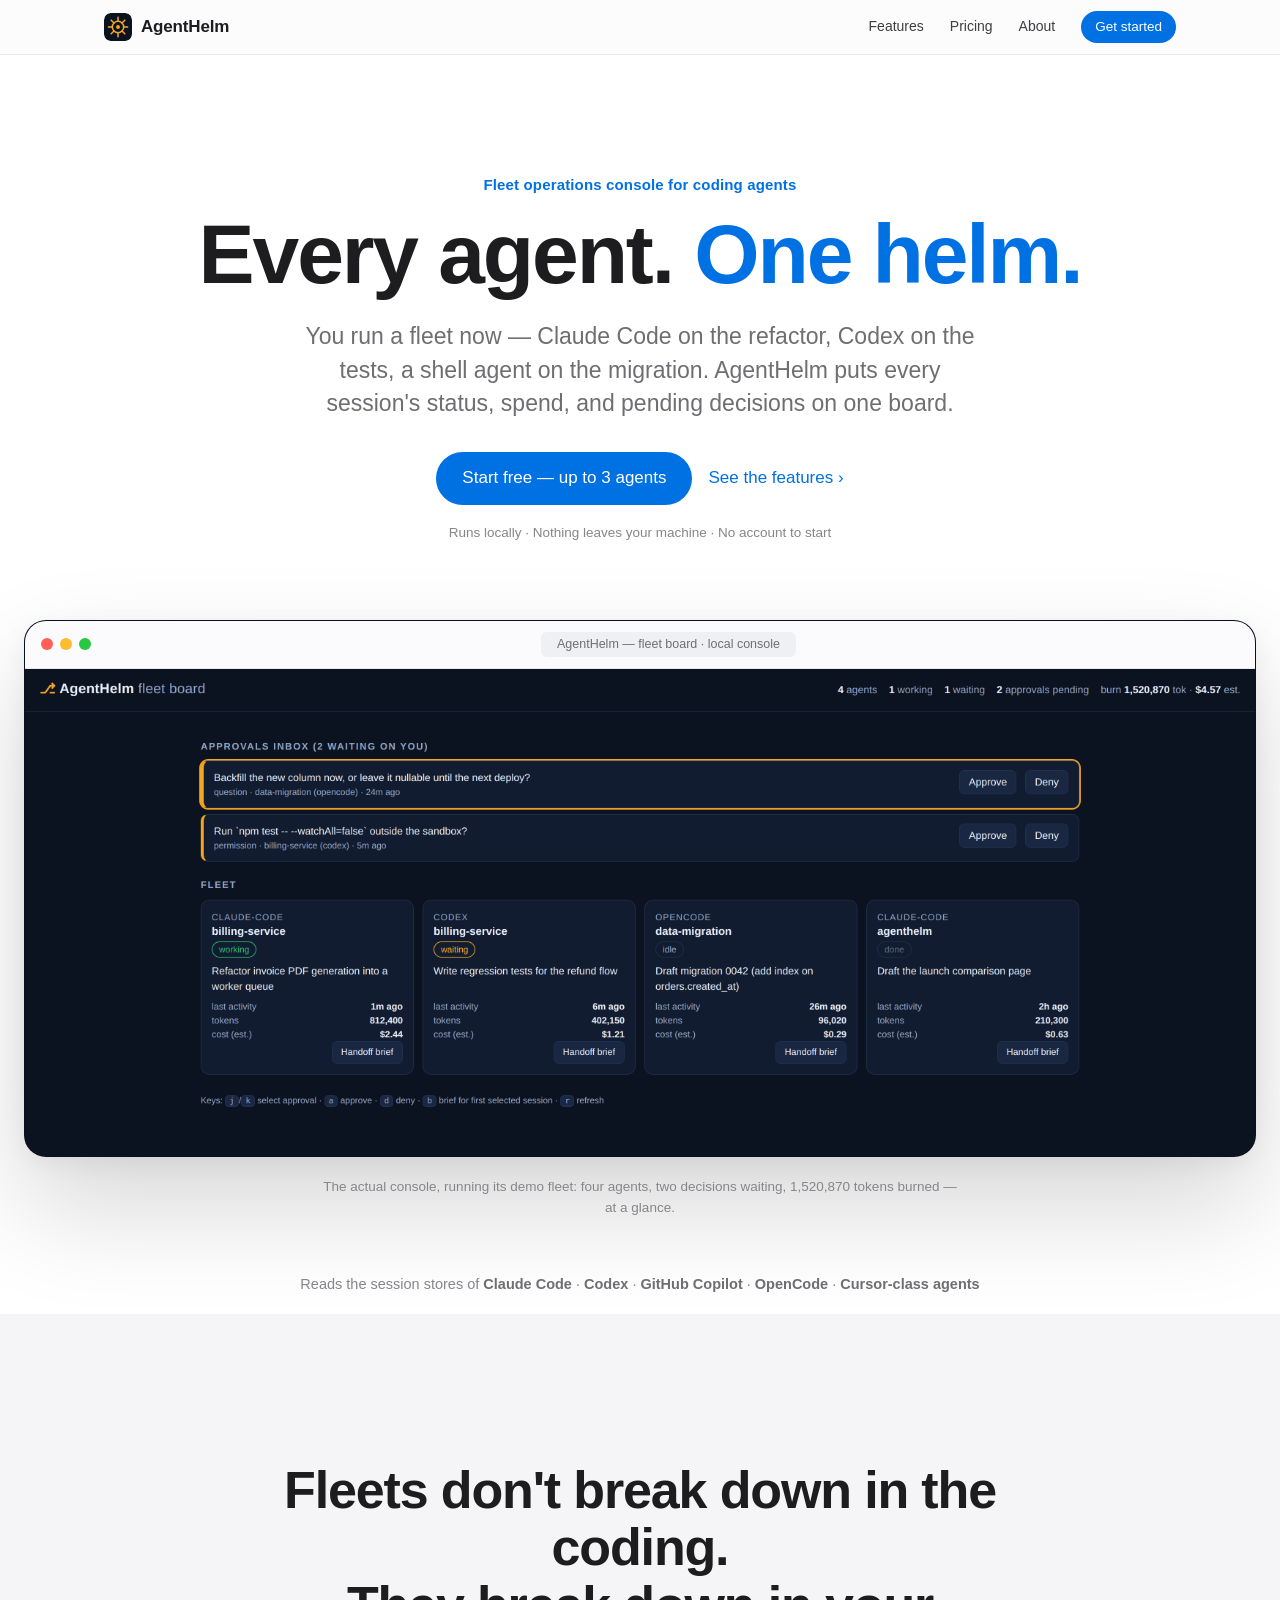
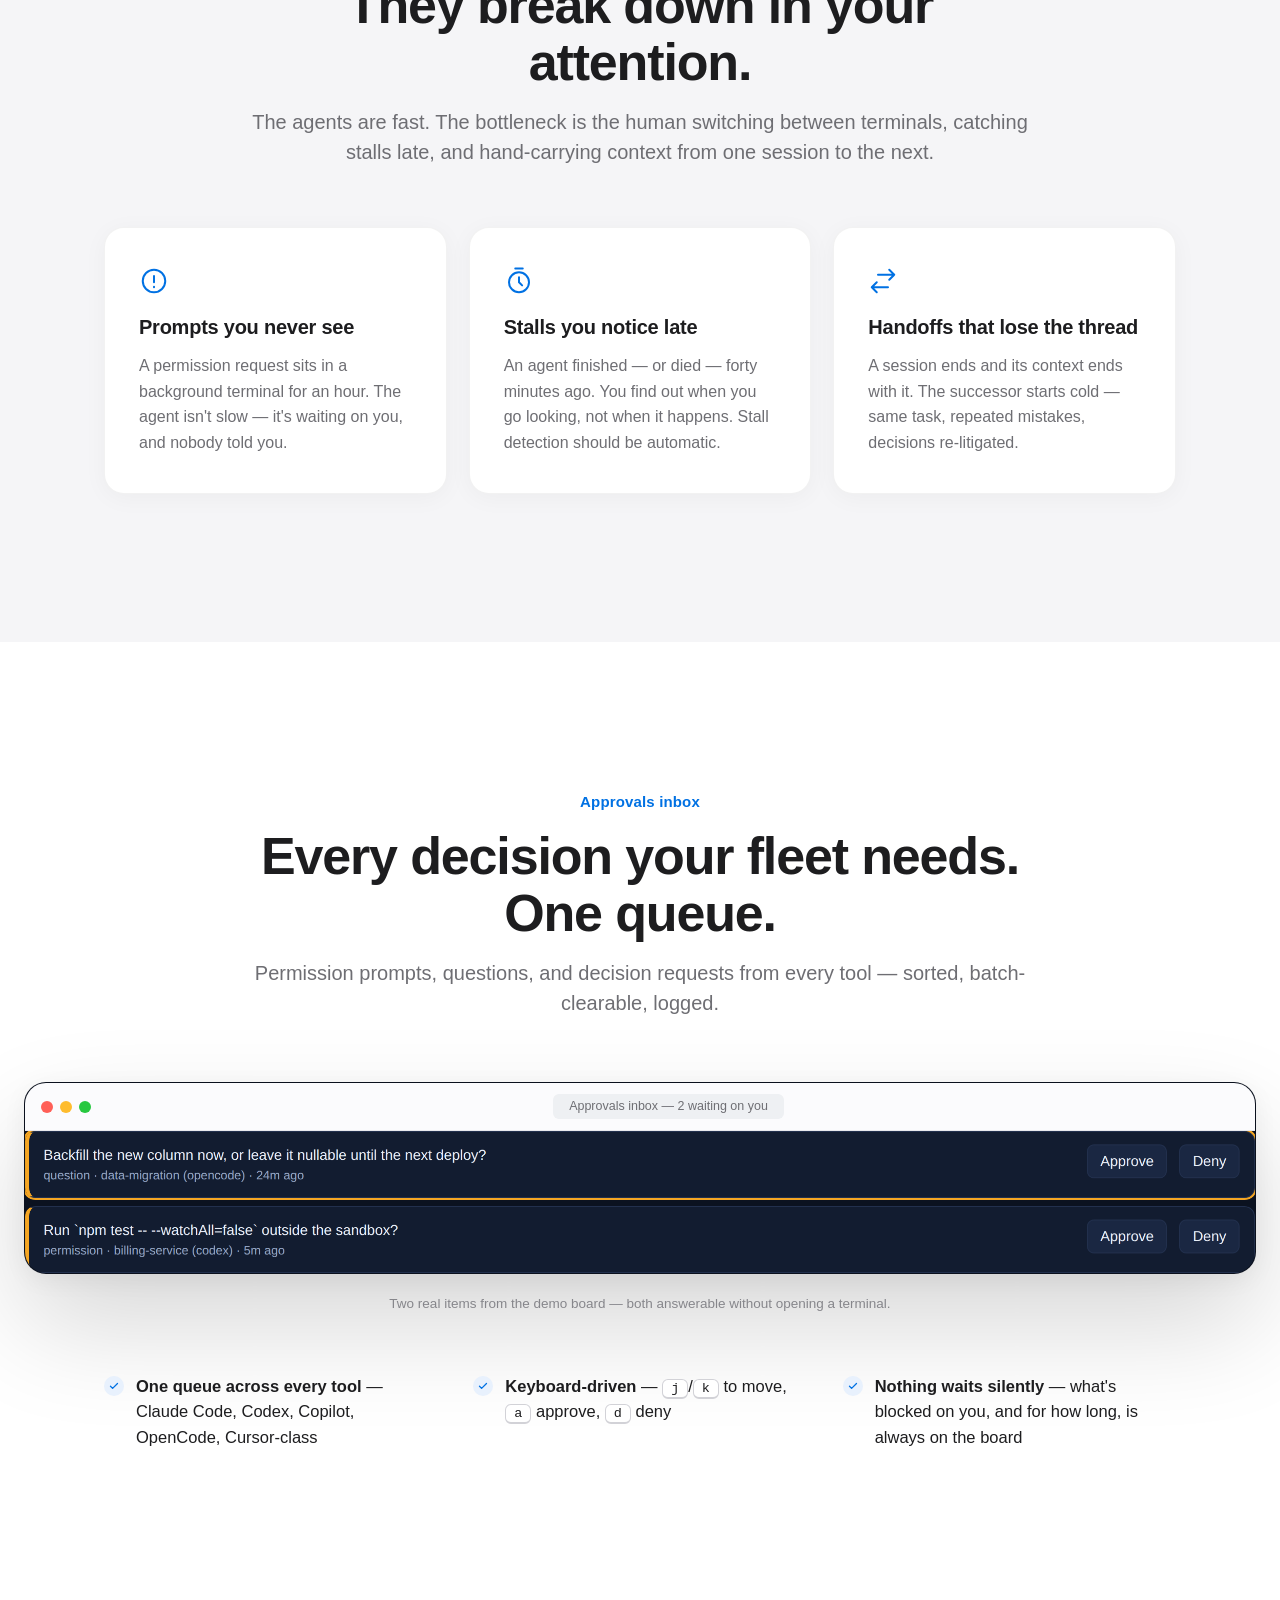
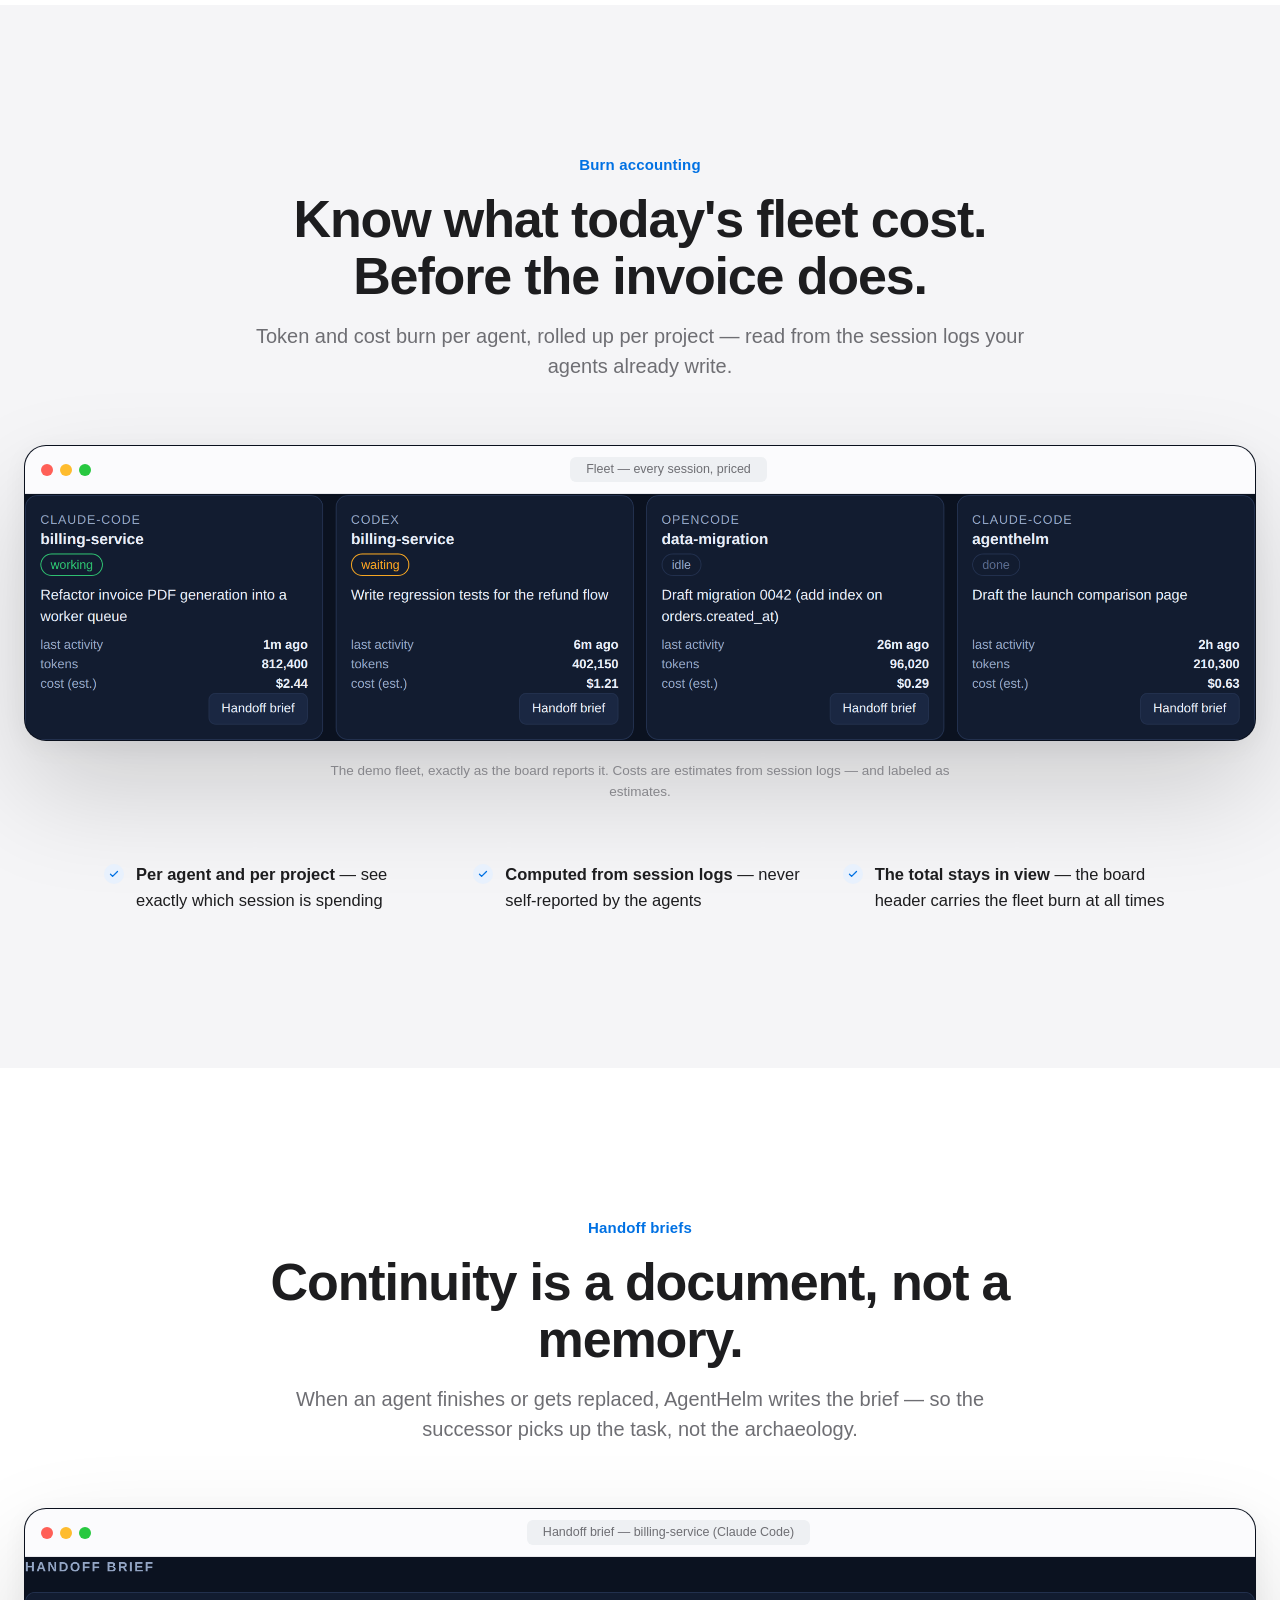
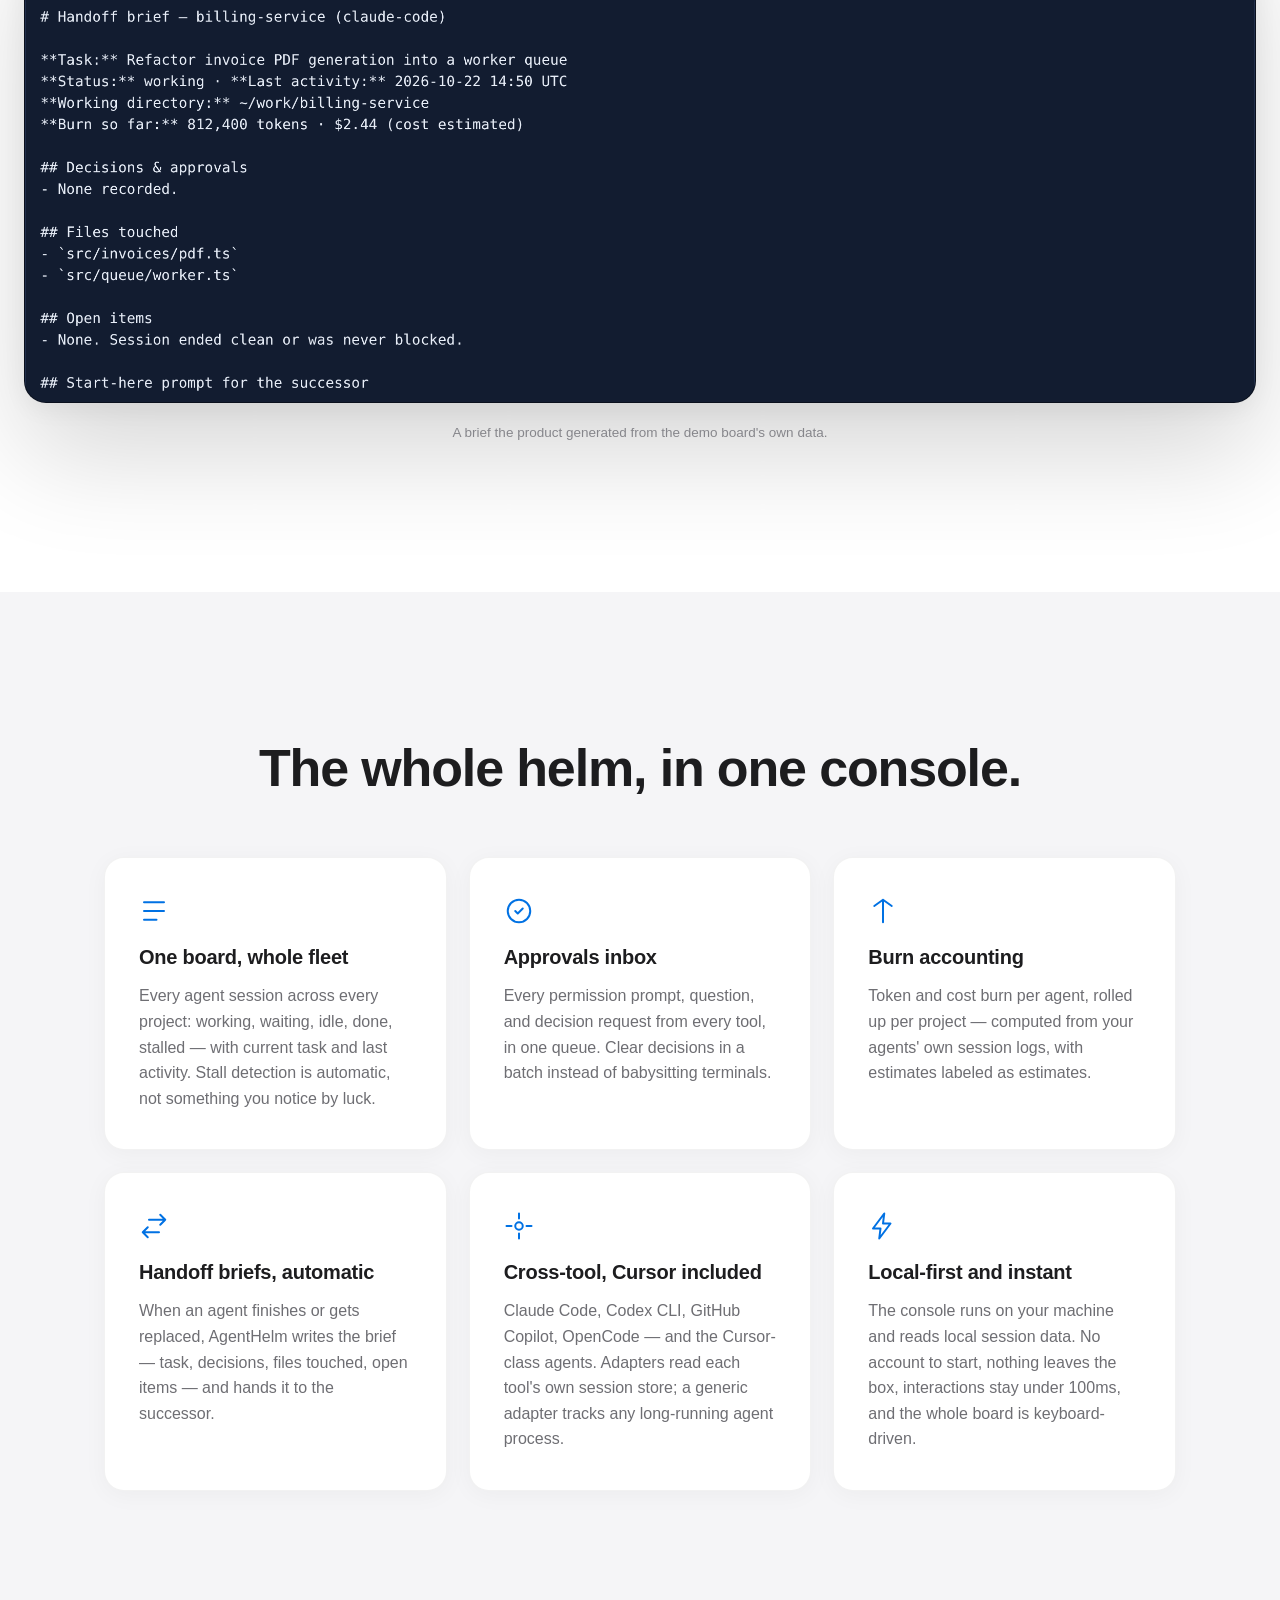
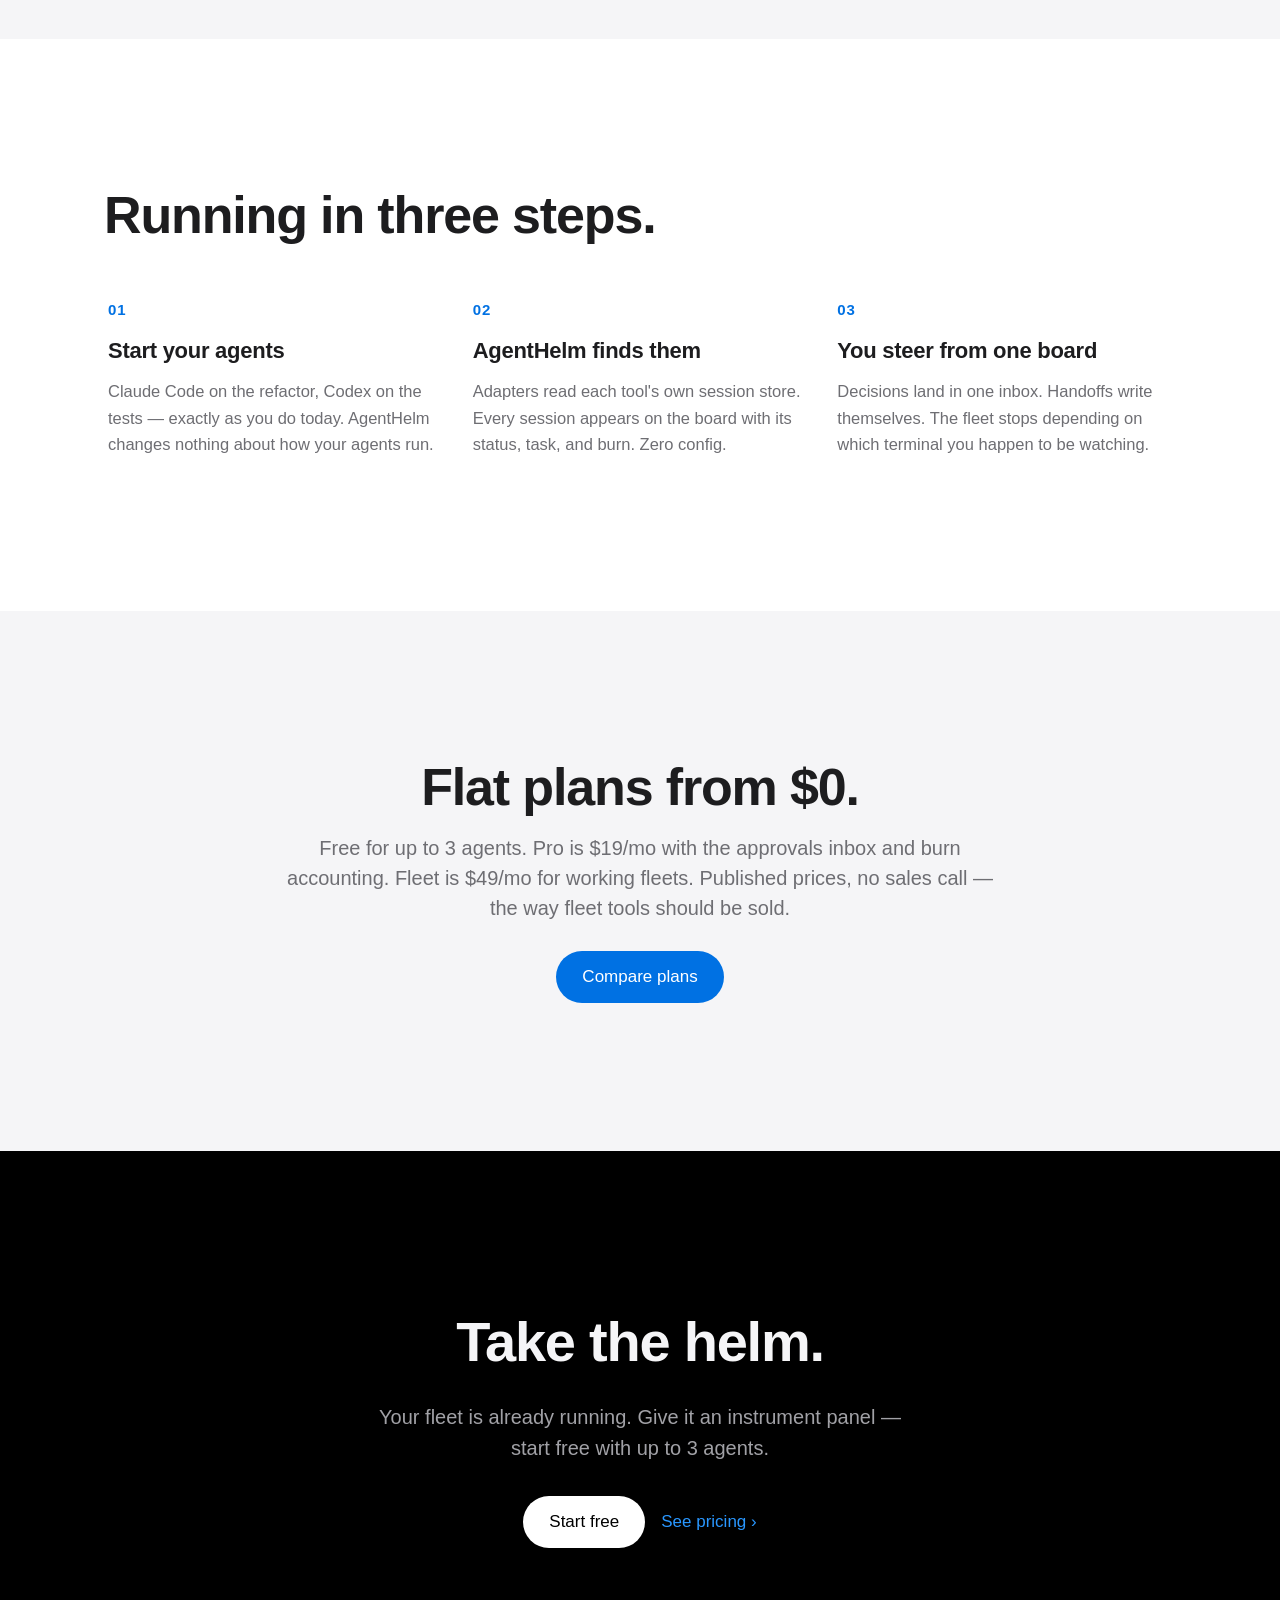
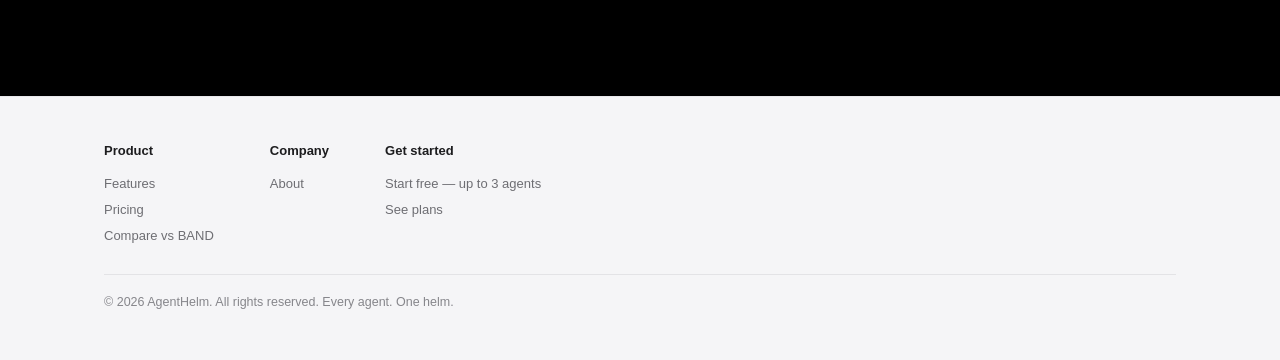
==== commit 7123b892: "AgentHelm visual polish v2 2026-10-22: enterprise Apple — cinematic product sections, hi-res capture" ====
--- a/index.html
+++ b/index.html
@@ -21,28 +21,32 @@
 </div></header>
 
 <main>
-<div class="hero wrap">
-  <p class="eyebrow">Fleet operations console for coding agents</p>
-  <h1>Every agent. <span class="hl">One helm.</span></h1>
-  <p class="sub">You don't run one coding agent anymore — you run a fleet: Claude Code on the refactor, Codex on the tests, a shell agent on the migration. AgentHelm discovers every session on your machine with zero config and puts status, spend, and every pending decision on one board.</p>
-  <div class="btnrow">
-    <a class="btn" href="pricing.html">Start free — up to 3 agents</a>
-    <a class="link-arrow" href="features.html">See the features</a>
+<div class="hero">
+  <div class="wrap">
+    <p class="eyebrow">Fleet operations console for coding agents</p>
+    <h1>Every agent. <span class="hl">One helm.</span></h1>
+    <p class="sub">You run a fleet now — Claude Code on the refactor, Codex on the tests, a shell agent on the migration. AgentHelm puts every session's status, spend, and pending decisions on one board.</p>
+    <div class="btnrow">
+      <a class="btn" href="pricing.html">Start free — up to 3 agents</a>
+      <a class="link-arrow" href="features.html">See the features</a>
+    </div>
+    <p class="fineprint">Runs locally · Nothing leaves your machine · No account to start</p>
   </div>
-  <p class="fineprint">Runs locally · Nothing leaves your machine · No account to start</p>
-  <div class="window">
-    <div class="window-bar"><span class="dot r"></span><span class="dot y"></span><span class="dot g"></span><span class="url">AgentHelm — fleet board · local console</span></div>
-    <img src="assets/console-board.svg" alt="The AgentHelm fleet board, live from the product's demo: an approvals inbox with two decisions waiting, and four agent sessions across three projects showing status, current task, token burn and estimated cost" width="2640" height="1300">
+  <div class="stage">
+    <div class="window">
+      <div class="window-bar"><span class="dot r"></span><span class="dot y"></span><span class="dot g"></span><span class="url">AgentHelm — fleet board · local console</span></div>
+      <img src="assets/console-board.svg" alt="The AgentHelm fleet board, live from the product's demo: an approvals inbox with two decisions waiting, and four agent sessions across three projects showing status, current task, token burn and estimated cost" width="3360" height="1330">
+    </div>
+    <p class="shot-caption">The actual console, running its demo fleet: four agents, two decisions waiting, 1,520,870 tokens burned — at a glance.</p>
+    <p class="toolstrip">Reads the session stores of <b>Claude Code</b> · <b>Codex</b> · <b>GitHub Copilot</b> · <b>OpenCode</b> · <b>Cursor-class agents</b></p>
   </div>
-  <p class="shot-caption">The actual console, running its demo fleet: four agents, two decisions waiting on a human, 1,520,870 tokens burned — all visible at a glance.</p>
-  <p class="toolstrip">Reads the session stores of <b>Claude Code</b> · <b>Codex</b> · <b>GitHub Copilot</b> · <b>OpenCode</b> · <b>Cursor-class agents</b></p>
 </div>
 
 <section class="block alt">
   <div class="wrap">
     <div class="sec-head">
       <h2>Fleets don't break down in the coding.<br>They break down in your attention.</h2>
-      <p class="lead">The agents are fast. The bottleneck is the human switching between terminals, catching stalls late, and hand-carrying context from one session to the next. AgentHelm is built for that side of the fleet.</p>
+      <p class="lead">The agents are fast. The bottleneck is the human switching between terminals, catching stalls late, and hand-carrying context from one session to the next.</p>
     </div>
     <div class="grid3">
       <div class="card"><span class="icon-chip" aria-hidden="true"><svg viewBox="0 0 24 24"><path d="M12 8v5M12 16.5v.5"/><circle cx="12" cy="12" r="9"/></svg></span><h3>Prompts you never see</h3><p>A permission request sits in a background terminal for an hour. The agent isn't slow — it's waiting on you, and nobody told you.</p></div>
@@ -52,66 +56,68 @@
   </div>
 </section>
 
-<section class="block">
-  <div class="wrap split">
-    <div class="split-copy">
+<section class="block feature">
+  <div class="wrap">
+    <div class="sec-head">
       <p class="eyebrow">Approvals inbox</p>
       <h2>Every decision your fleet needs. One queue.</h2>
-      <p class="lead">Permission prompts, questions, and decision requests from every tool land in a single inbox — sorted, batch-clearable, and logged. Clear twenty decisions in one pass instead of babysitting four terminals.</p>
-      <ul class="checks">
-        <li><b>One queue across every tool</b> — Claude Code, Codex, Copilot, OpenCode, Cursor-class</li>
-        <li><b>Keyboard-driven</b> — <kbd>j</kbd>/<kbd>k</kbd> to move, <kbd>a</kbd> approve, <kbd>d</kbd> deny</li>
-        <li><b>Nothing waits silently</b> — the board shows what's blocked on you, and for how long</li>
-      </ul>
+      <p class="lead">Permission prompts, questions, and decision requests from every tool — sorted, batch-clearable, logged.</p>
     </div>
-    <div class="split-visual">
-      <div class="window">
-        <div class="window-bar"><span class="dot r"></span><span class="dot y"></span><span class="dot g"></span><span class="url">Approvals inbox — 2 waiting on you</span></div>
-        <img src="assets/console-approvals.svg" alt="The AgentHelm approvals inbox: two pending decisions — a question from an OpenCode migration agent and a permission request from a Codex test agent — each with Approve and Deny actions" width="1520" height="276">
-      </div>
-      <p class="shot-caption">Two real items from the demo board: one question, one permission — both answerable without opening a terminal.</p>
+  </div>
+  <div class="stage">
+    <div class="window">
+      <div class="window-bar"><span class="dot r"></span><span class="dot y"></span><span class="dot g"></span><span class="url">Approvals inbox — 2 waiting on you</span></div>
+      <img src="assets/console-approvals.svg" alt="The AgentHelm approvals inbox: two pending decisions — a question from an OpenCode migration agent and a permission request from a Codex test agent — each with Approve and Deny actions" width="2400" height="276">
     </div>
+    <p class="shot-caption">Two real items from the demo board — both answerable without opening a terminal.</p>
+  </div>
+  <div class="wrap">
+    <ul class="checks tri">
+      <li><b>One queue across every tool</b> — Claude Code, Codex, Copilot, OpenCode, Cursor-class</li>
+      <li><b>Keyboard-driven</b> — <kbd>j</kbd>/<kbd>k</kbd> to move, <kbd>a</kbd> approve, <kbd>d</kbd> deny</li>
+      <li><b>Nothing waits silently</b> — what's blocked on you, and for how long, is always on the board</li>
+    </ul>
   </div>
 </section>
 
-<section class="block alt">
-  <div class="wrap split flip">
-    <div class="split-copy">
+<section class="block alt feature">
+  <div class="wrap">
+    <div class="sec-head">
       <p class="eyebrow">Burn accounting</p>
       <h2>Know what today's fleet cost. Before the invoice does.</h2>
-      <p class="lead">Five agents running for a day is a real line item. AgentHelm reads the usage your agents already record and rolls token and cost burn up per agent and per project — with estimates labeled as estimates.</p>
-      <ul class="checks">
-        <li><b>Per agent and per project</b> — see exactly which session is spending</li>
-        <li><b>Computed from session logs</b> — not self-reported by the agents</li>
-        <li><b>Estimates say so</b> — if a figure is estimated, the product labels it</li>
-      </ul>
+      <p class="lead">Token and cost burn per agent, rolled up per project — read from the session logs your agents already write.</p>
     </div>
-    <div class="split-visual">
-      <div class="burncard">
-        <h4>Burn by agent — demo fleet</h4>
-        <p class="cap">Exactly as the live board reports it. Costs are estimates from session logs.</p>
-        <div class="burn-row"><div class="who">Claude Code<span>billing-service</span></div><div class="bar"><i style="width:100%"></i></div><div class="val num">812,400<span>$2.44 est.</span></div></div>
-        <div class="burn-row"><div class="who">Codex<span>billing-service</span></div><div class="bar"><i style="width:49.5%"></i></div><div class="val num">402,150<span>$1.21 est.</span></div></div>
-        <div class="burn-row"><div class="who">Claude Code<span>agenthelm</span></div><div class="bar"><i style="width:25.9%"></i></div><div class="val num">210,300<span>$0.63 est.</span></div></div>
-        <div class="burn-row"><div class="who">OpenCode<span>data-migration</span></div><div class="bar"><i style="width:11.8%"></i></div><div class="val num">96,020<span>$0.29 est.</span></div></div>
-        <div class="burn-total"><span>Fleet total</span><span class="num">1,520,870 tok · $4.57 est.</span></div>
-      </div>
+  </div>
+  <div class="stage">
+    <div class="window">
+      <div class="window-bar"><span class="dot r"></span><span class="dot y"></span><span class="dot g"></span><span class="url">Fleet — every session, priced</span></div>
+      <img src="assets/console-fleet.svg" alt="Four AgentHelm fleet cards showing tool, project, status, current task, last activity, token burn and estimated cost for each agent session — 812,400 tokens on the top session, $4.57 across the fleet" width="2400" height="480">
     </div>
+    <p class="shot-caption">The demo fleet, exactly as the board reports it. Costs are estimates from session logs — and labeled as estimates.</p>
+  </div>
+  <div class="wrap">
+    <ul class="checks tri">
+      <li><b>Per agent and per project</b> — see exactly which session is spending</li>
+      <li><b>Computed from session logs</b> — never self-reported by the agents</li>
+      <li><b>The total stays in view</b> — the board header carries the fleet burn at all times</li>
+    </ul>
   </div>
 </section>
 
-<section class="block">
+<section class="block feature">
   <div class="wrap">
     <div class="sec-head">
       <p class="eyebrow">Handoff briefs</p>
       <h2>Continuity is a document, not a memory.</h2>
-      <p class="lead">When an agent finishes or gets replaced, AgentHelm writes the brief — task, decisions, files touched, open items, and a start-here prompt for the successor. Context stops being hand-carried, permanently.</p>
+      <p class="lead">When an agent finishes or gets replaced, AgentHelm writes the brief — so the successor picks up the task, not the archaeology.</p>
     </div>
-    <div class="window" style="max-width:960px;margin:0 auto">
+  </div>
+  <div class="stage">
+    <div class="window">
       <div class="window-bar"><span class="dot r"></span><span class="dot y"></span><span class="dot g"></span><span class="url">Handoff brief — billing-service (Claude Code)</span></div>
-      <img src="assets/console-brief.svg" alt="An AgentHelm handoff brief generated from a real demo session: task, status, burn so far, files touched, open items, and a start-here prompt for the successor agent" width="2400" height="908">
+      <img src="assets/console-brief.svg" alt="An AgentHelm handoff brief generated from a real demo session: task, status, burn so far, files touched, open items, and a start-here prompt for the successor agent" width="2400" height="868">
     </div>
-    <p class="shot-caption">A brief the product generated from the demo board's own data — the successor picks up the task, not the archaeology.</p>
+    <p class="shot-caption">A brief the product generated from the demo board's own data.</p>
   </div>
 </section>
 
@@ -148,7 +154,7 @@
   <div class="wrap sec-head" style="margin-bottom:0">
     <h2>Flat plans from $0.</h2>
     <p class="lead">Free for up to 3 agents. Pro is $19/mo with the approvals inbox and burn accounting. Fleet is $49/mo for working fleets. Published prices, no sales call — the way fleet tools should be sold.</p>
-    <div class="btnrow" style="justify-content:center;margin-top:26px"><a class="btn" href="pricing.html">Compare plans</a></div>
+    <div class="btnrow" style="justify-content:center;margin-top:28px"><a class="btn" href="pricing.html">Compare plans</a></div>
   </div>
 </section>
 
--- a/styles.css
+++ b/styles.css
@@ -1,14 +1,17 @@
-/* AgentHelm — Apple-standard marketing design system.
-   Light surfaces, SF Pro type at scale, pill CTAs in #0071e3,
+/* AgentHelm — Apple-standard marketing design system, v2.
+   Cinematic product pages: the console dominates every section,
+   one idea per section, headline + one line, then let the product carry it.
+   Light surfaces, SF Pro type at display scale, pill CTAs in #0071e3,
    real product visuals in window frames with soft shadows. */
 
 :root{
   --ink:#1d1d1f; --sub:#6e6e73; --faint:#86868b;
   --bg:#fff; --alt:#f5f5f7; --line:#d2d2d7; --hair:rgba(0,0,0,.08);
   --blue:#0071e3; --blue-hover:#0077ed; --blue-tint:#e8f1fd;
-  --amber:#b25000; --radius:18px;
-  --shadow-shot:0 30px 80px rgba(0,0,0,.20), 0 4px 18px rgba(0,0,0,.08);
-  --shadow-card:0 4px 24px rgba(0,0,0,.05);
+  --amber:#b25000; --radius:20px;
+  --shadow-shot:0 50px 110px rgba(0,0,0,.16), 0 6px 24px rgba(0,0,0,.05);
+  --shadow-crop:0 30px 70px rgba(0,0,0,.14), 0 4px 16px rgba(0,0,0,.05);
+  --shadow-card:0 4px 24px rgba(0,0,0,.04);
 }
 *{box-sizing:border-box}
 html{scroll-behavior:smooth}
@@ -21,6 +24,7 @@
 a:focus-visible,.btn:focus-visible{outline:2px solid var(--blue);outline-offset:3px;border-radius:6px}
 img{max-width:100%}
 .wrap{max-width:1120px;margin:0 auto;padding:0 24px}
+.stage{max-width:1280px;margin:0 auto;padding:0 24px}
 .num{font-variant-numeric:tabular-nums}
 
 /* ---------- nav ---------- */
@@ -38,28 +42,28 @@
 nav.links a.cta:hover{background:var(--blue-hover);color:#fff}
 
 /* ---------- type & hero ---------- */
-.eyebrow{font-size:15px;font-weight:600;color:var(--blue);letter-spacing:.01em;margin:0 0 12px}
-.hero{padding:92px 0 0;text-align:center}
-.hero h1{font-size:clamp(42px,6.2vw,68px);line-height:1.06;font-weight:700;letter-spacing:-.022em;margin:0 auto 18px;max-width:820px}
+.eyebrow{font-size:15px;font-weight:600;color:var(--blue);letter-spacing:.01em;margin:0 0 14px}
+.hero{padding:118px 0 0;text-align:center}
+.hero h1{font-size:clamp(48px,7vw,84px);line-height:1.05;font-weight:700;letter-spacing:-.025em;margin:0 auto 22px;max-width:900px}
 .hero h1 .hl{color:var(--blue)}
-.hero .sub{font-size:clamp(18px,2.4vw,22px);line-height:1.45;color:var(--sub);max-width:660px;margin:0 auto 28px}
-.hero .fineprint{font-size:13.5px;color:var(--faint);margin:16px 0 0}
-.hero.page{padding:76px 0 0}
-.btnrow{display:flex;gap:14px;flex-wrap:wrap;align-items:center}
+.hero .sub{font-size:clamp(19px,2.5vw,23px);line-height:1.45;color:var(--sub);max-width:680px;margin:0 auto 32px}
+.hero .fineprint{font-size:13.5px;color:var(--faint);margin:18px 0 0}
+.hero.page{padding:104px 0 0}
+.btnrow{display:flex;gap:16px;flex-wrap:wrap;align-items:center}
 .hero .btnrow{justify-content:center}
-.btn{display:inline-block;background:var(--blue);color:#fff;font-size:16.5px;font-weight:500;
-  padding:12px 24px;border-radius:980px;transition:background .18s ease}
+.btn{display:inline-block;background:var(--blue);color:#fff;font-size:17px;font-weight:500;
+  padding:13px 26px;border-radius:980px;transition:background .18s ease}
 .btn:hover{background:var(--blue-hover);text-decoration:none}
 .btn.ghost{background:transparent;color:var(--blue);border:1.5px solid var(--blue)}
 .btn.ghost:hover{background:var(--blue-tint)}
 .btn.white{background:#fff;color:#000}
 .btn.white:hover{background:#e8e8ec}
-.link-arrow{font-size:16.5px}
+.link-arrow{font-size:17px}
 .link-arrow::after{content:" ›"}
 
-/* ---------- product window frames ---------- */
-.window{border-radius:var(--radius);overflow:hidden;background:#0b1220;
-  box-shadow:var(--shadow-shot);border:1px solid rgba(0,0,0,.10);text-align:left}
+/* ---------- product window frames & detail crops ---------- */
+.window{border-radius:22px;overflow:hidden;background:#0b1220;
+  box-shadow:var(--shadow-shot);border:1px solid rgba(0,0,0,.09);text-align:left}
 .window-bar{display:flex;align-items:center;gap:7px;background:#fbfbfd;
   padding:11px 16px;border-bottom:1px solid #e8e8ec}
 .window-bar .dot{width:12px;height:12px;border-radius:50%}
@@ -67,18 +71,24 @@
 .window-bar .url{margin:0 auto;background:#eef0f3;color:var(--sub);font-size:12.5px;
   padding:3px 16px;border-radius:6px;white-space:nowrap;overflow:hidden;text-overflow:ellipsis}
 .window img{display:block;width:100%;height:auto}
-.hero .window{max-width:1060px;margin:58px auto 0}
-.shot-caption{font-size:13.5px;color:var(--faint);text-align:center;margin:16px auto 0;max-width:640px}
+.hero .window{margin-top:76px}
+.crop{border-radius:18px;overflow:hidden;box-shadow:var(--shadow-crop);
+  border:1px solid rgba(0,0,0,.07);background:#0b1220}
+.crop img{display:block;width:100%;height:auto}
+.detail{max-width:880px;margin:52px auto 0}
+.shot-caption{font-size:13.5px;color:var(--faint);text-align:center;margin:20px auto 0;max-width:640px}
 
 /* ---------- sections ---------- */
-section.block{padding:104px 0}
+section.block{padding:148px 0}
 section.block.alt{background:var(--alt)}
 section.block.dark{background:#000;color:#f5f5f7}
 section.block.dark .lead{color:#a1a1a6}
-.sec-head{max-width:760px;margin:0 auto 54px;text-align:center}
-.sec-head.left{margin:0 0 44px;text-align:left}
-.sec-head h2,.split h2{font-size:clamp(30px,4.4vw,44px);line-height:1.12;font-weight:700;letter-spacing:-.02em;margin:0 0 14px}
-.sec-head .lead,.split .lead{font-size:19px;line-height:1.5;color:var(--sub);margin:0}
+.sec-head{max-width:780px;margin:0 auto 60px;text-align:center}
+.sec-head.left{margin:0 0 48px;text-align:left}
+.sec-head h2,.split h2{font-size:clamp(34px,4.8vw,52px);line-height:1.1;font-weight:700;letter-spacing:-.022em;margin:0 0 16px}
+.sec-head .lead,.split .lead{font-size:20px;line-height:1.5;color:var(--sub);margin:0}
+.feature .sec-head{margin-bottom:0}
+.feature .window{margin-top:64px}
 .split{display:grid;grid-template-columns:1fr 1.18fr;gap:64px;align-items:center}
 .split.flip .split-copy{order:2}
 .split.flip .split-visual{order:1}
@@ -87,86 +97,71 @@
 ul.checks li::before{content:"";position:absolute;left:0;top:9px;width:20px;height:20px;border-radius:50%;
   background:var(--blue-tint) url("data:image/svg+xml,%3Csvg xmlns='http://www.w3.org/2000/svg' viewBox='0 0 24 24'%3E%3Cpath d='M5 12.5l4.2 4.2L19 7' fill='none' stroke='%230071e3' stroke-width='2.6' stroke-linecap='round' stroke-linejoin='round'/%3E%3C/svg%3E") center/12px no-repeat}
 ul.checks li b{font-weight:600}
+ul.checks.tri{display:grid;grid-template-columns:repeat(3,1fr);gap:12px 36px;
+  max-width:1080px;margin:52px auto 0;text-align:left}
 
 /* ---------- cards & grids ---------- */
-.grid3{display:grid;grid-template-columns:repeat(3,1fr);gap:20px}
+.grid3{display:grid;grid-template-columns:repeat(3,1fr);gap:22px}
 .card{background:#fff;border:1px solid rgba(0,0,0,.05);border-radius:var(--radius);
-  padding:30px 28px;box-shadow:var(--shadow-card);transition:box-shadow .2s ease}
-.card:hover{box-shadow:0 10px 34px rgba(0,0,0,.09)}
+  padding:38px 34px;box-shadow:var(--shadow-card)}
 .on-white .card{background:var(--alt);border-color:transparent;box-shadow:none}
-.card h3{margin:0 0 8px;font-size:19px;font-weight:600;letter-spacing:-.01em}
-.card p{margin:0;color:var(--sub);font-size:15.5px;line-height:1.55}
-.icon-chip{display:inline-flex;width:44px;height:44px;border-radius:12px;background:var(--blue-tint);
-  align-items:center;justify-content:center;margin-bottom:16px}
-.icon-chip svg{width:24px;height:24px;stroke:var(--blue);fill:none;stroke-width:1.9;stroke-linecap:round;stroke-linejoin:round}
+.card h3{margin:0 0 10px;font-size:20px;font-weight:600;letter-spacing:-.012em}
+.card p{margin:0;color:var(--sub);font-size:16px;line-height:1.6}
+.icon-chip{display:inline-flex;align-items:center;justify-content:center;margin-bottom:16px}
+.icon-chip svg{width:30px;height:30px;stroke:var(--blue);fill:none;stroke-width:1.6;stroke-linecap:round;stroke-linejoin:round}
 
 /* ---------- tool strip / chips ---------- */
-.toolstrip{text-align:center;padding:34px 0 6px;color:var(--faint);font-size:14.5px}
+.toolstrip{text-align:center;padding:40px 0 4px;color:var(--faint);font-size:14.5px}
 .toolstrip b{color:var(--sub);font-weight:600}
-.chiprow{display:flex;gap:10px;flex-wrap:wrap;margin-top:22px}
-.tchip{border:1px solid var(--line);border-radius:980px;padding:8px 16px;font-size:14.5px;font-weight:500;background:#fff}
+.chiprow{display:flex;gap:10px;flex-wrap:wrap;margin-top:26px}
+.tchip{border:1px solid var(--line);border-radius:980px;padding:9px 17px;font-size:14.5px;font-weight:500;background:#fff}
 .tchip span{color:var(--faint);font-weight:400}
 kbd{background:#fff;border:1px solid var(--line);border-bottom-width:2.5px;border-radius:6px;
   padding:1px 8px;font:13.5px ui-monospace,SFMono-Regular,Menlo,monospace;color:var(--ink)}
 
-/* ---------- burn table visual ---------- */
-.burncard{background:#fff;border:1px solid rgba(0,0,0,.06);border-radius:var(--radius);
-  box-shadow:var(--shadow-card);padding:28px}
-.burncard h4{margin:0 0 4px;font-size:15px;font-weight:600}
-.burncard .cap{color:var(--faint);font-size:13px;margin:0 0 20px}
-.burn-row{display:grid;grid-template-columns:172px 1fr 118px;gap:16px;align-items:center;padding:10px 0;border-top:1px solid #eeeef0}
-.burn-row:first-of-type{border-top:none}
-.burn-row .who{font-size:14.5px;line-height:1.35}
-.burn-row .who span{display:block;color:var(--faint);font-size:12.5px}
-.burn-row .bar{height:10px;background:#e8e8ec;border-radius:99px;overflow:hidden}
-.burn-row .bar i{display:block;height:100%;border-radius:99px;background:linear-gradient(90deg,#0071e3,#5db3f5)}
-.burn-row .val{text-align:right;font-size:14.5px}
-.burn-row .val span{display:block;color:var(--faint);font-size:12.5px}
-.burn-total{display:flex;justify-content:space-between;border-top:1.5px solid var(--ink);margin-top:8px;padding-top:14px;font-weight:600;font-size:15.5px}
-
 /* ---------- steps ---------- */
-.steps{display:grid;grid-template-columns:repeat(3,1fr);gap:20px}
+.steps{display:grid;grid-template-columns:repeat(3,1fr);gap:22px}
 .step{padding:6px 4px}
 .step .n{font-size:15px;font-weight:700;color:var(--blue);letter-spacing:.06em}
-.step h3{font-size:21px;margin:10px 0 8px;letter-spacing:-.01em}
-.step p{color:var(--sub);margin:0;font-size:16px}
+.step h3{font-size:22px;margin:12px 0 10px;letter-spacing:-.012em}
+.step p{color:var(--sub);margin:0;font-size:16.5px;line-height:1.6}
 
 /* ---------- comparison table ---------- */
 .tablecard{background:#fff;border:1px solid rgba(0,0,0,.06);border-radius:var(--radius);
   box-shadow:var(--shadow-card);overflow:hidden}
 table.cmp{width:100%;border-collapse:collapse;font-size:15.5px}
-table.cmp th,table.cmp td{padding:14px 20px;border-bottom:1px solid #eeeef0;text-align:left;vertical-align:top}
+table.cmp th,table.cmp td{padding:17px 22px;border-bottom:1px solid #eeeef0;text-align:left;vertical-align:top}
 table.cmp tr:last-child td{border-bottom:none}
 table.cmp th{color:var(--faint);font-size:12.5px;text-transform:uppercase;letter-spacing:.07em;font-weight:600;background:#fbfbfd}
 table.cmp td.yes{color:var(--ink)}
 table.cmp .ck{color:var(--blue);font-weight:700}
 table.cmp .staged{color:var(--amber);font-weight:500;white-space:nowrap}
-.note{color:var(--sub);font-size:14px;margin-top:18px}
+.note{color:var(--sub);font-size:14px;margin-top:20px}
 
 /* ---------- pricing ---------- */
-.price-grid{display:grid;grid-template-columns:repeat(4,1fr);gap:18px;align-items:stretch}
-.price-card{background:#fff;border:1px solid #e3e3e8;border-radius:20px;padding:30px 26px;
+.price-grid{display:grid;grid-template-columns:repeat(4,1fr);gap:20px;align-items:stretch}
+.price-card{background:#fff;border:1px solid #e3e3e8;border-radius:24px;padding:38px 32px;
   display:flex;flex-direction:column;position:relative}
-.price-card.flag{border:2px solid var(--blue);box-shadow:0 14px 40px rgba(0,113,227,.13)}
+.price-card.flag{border:2px solid var(--blue);box-shadow:0 18px 48px rgba(0,113,227,.13)}
 .price-card .badge{position:absolute;top:-13px;left:50%;transform:translateX(-50%);
   background:var(--blue);color:#fff;font-size:12px;font-weight:600;padding:4px 12px;border-radius:980px;white-space:nowrap}
-.price-card h3{margin:0;font-size:17px;font-weight:600}
-.price-card .amt{font-size:42px;font-weight:700;letter-spacing:-.02em;margin:10px 0 2px}
-.price-card .amt span{font-size:15px;color:var(--sub);font-weight:400;letter-spacing:0}
-.price-card .per{color:var(--faint);font-size:13.5px;margin:0 0 18px}
-.price-card ul{list-style:none;margin:0 0 26px;padding:0}
-.price-card li{position:relative;padding:5.5px 0 5.5px 26px;font-size:14.5px;color:#333336}
-.price-card li::before{content:"";position:absolute;left:0;top:8px;width:16px;height:16px;border-radius:50%;
+.price-card h3{margin:0;font-size:18px;font-weight:600}
+.price-card .amt{font-size:54px;font-weight:700;letter-spacing:-.025em;margin:12px 0 2px}
+.price-card .amt span{font-size:16px;color:var(--sub);font-weight:400;letter-spacing:0}
+.price-card .per{color:var(--faint);font-size:13.5px;margin:0 0 20px}
+.price-card ul{list-style:none;margin:0 0 30px;padding:0}
+.price-card li{position:relative;padding:6px 0 6px 26px;font-size:14.5px;color:#333336}
+.price-card li::before{content:"";position:absolute;left:0;top:8.5px;width:16px;height:16px;border-radius:50%;
   background:var(--blue-tint) url("data:image/svg+xml,%3Csvg xmlns='http://www.w3.org/2000/svg' viewBox='0 0 24 24'%3E%3Cpath d='M5 12.5l4.2 4.2L19 7' fill='none' stroke='%230071e3' stroke-width='2.8' stroke-linecap='round' stroke-linejoin='round'/%3E%3C/svg%3E") center/10px no-repeat}
-.price-card .btn{margin-top:auto;text-align:center;font-size:15.5px;padding:11px 18px}
+.price-card .btn{margin-top:auto;text-align:center;font-size:16px;padding:12px 18px}
 
 /* ---------- CTA band & footer ---------- */
 .cta-band{text-align:center}
-.cta-band h2{font-size:clamp(32px,4.6vw,46px);letter-spacing:-.02em;margin:0 0 14px}
-.cta-band p{color:#a1a1a6;font-size:19px;max-width:560px;margin:0 auto 28px}
+.cta-band h2{font-size:clamp(36px,5vw,56px);letter-spacing:-.022em;margin:0 0 16px}
+.cta-band p{color:#a1a1a6;font-size:20px;max-width:560px;margin:0 auto 32px}
 .cta-band .btnrow{justify-content:center}
-footer.site{background:var(--alt);border-top:1px solid #e8e8ec;margin-top:0;padding:38px 0 44px;font-size:13px;color:var(--sub)}
-footer.site .cols{display:flex;gap:56px;flex-wrap:wrap;padding-bottom:22px;border-bottom:1px solid #e3e3e6;margin-bottom:16px}
+footer.site{background:var(--alt);border-top:1px solid #e8e8ec;margin-top:0;padding:44px 0 48px;font-size:13px;color:var(--sub)}
+footer.site .cols{display:flex;gap:56px;flex-wrap:wrap;padding-bottom:24px;border-bottom:1px solid #e3e3e6;margin-bottom:18px}
 footer.site .col h5{margin:0 0 10px;font-size:13px;color:var(--ink);font-weight:600}
 footer.site .col a{display:block;color:var(--sub);padding:3px 0}
 footer.site .col a:hover{color:var(--ink)}
@@ -174,9 +169,9 @@
 
 /* ---------- about ---------- */
 .bigmark{display:flex;align-items:center;justify-content:center;background:var(--alt);
-  border-radius:24px;padding:56px}
-.bigmark img{width:168px;height:168px;border-radius:38px;box-shadow:0 18px 44px rgba(0,0,0,.18)}
-.lede{font-size:clamp(20px,2.8vw,25px);line-height:1.5;letter-spacing:-.01em;max-width:820px}
+  border-radius:28px;padding:84px}
+.bigmark img{width:208px;height:208px;border-radius:48px;box-shadow:0 24px 54px rgba(0,0,0,.18)}
+.lede{font-size:clamp(21px,2.9vw,26px);line-height:1.5;letter-spacing:-.012em;max-width:840px}
 .lede b{font-weight:600}
 
 /* ---------- responsive ---------- */
@@ -185,15 +180,18 @@
   .price-grid{grid-template-columns:repeat(2,1fr)}
   .split{grid-template-columns:1fr;gap:36px}
   .split.flip .split-copy{order:1}.split.flip .split-visual{order:2}
+  ul.checks.tri{grid-template-columns:1fr;max-width:560px}
 }
 @media (max-width:680px){
   body{font-size:16px}
-  .hero{padding:60px 0 0}
-  section.block{padding:68px 0}
+  .hero{padding:72px 0 0}
+  .hero.page{padding:64px 0 0}
+  section.block{padding:84px 0}
+  .feature .window{margin-top:40px}
+  .hero .window{margin-top:48px}
   .grid3,.steps,.price-grid{grid-template-columns:1fr}
   nav.links a:not(.cta){display:none}
-  .burn-row{grid-template-columns:118px 1fr 92px;gap:10px}
   .window-bar .url{display:none}
-  .hero .window{margin-top:40px}
-  table.cmp th,table.cmp td{padding:11px 12px;font-size:14px}
+  .detail{margin-top:36px}
+  table.cmp th,table.cmp td{padding:12px 13px;font-size:14px}
 }
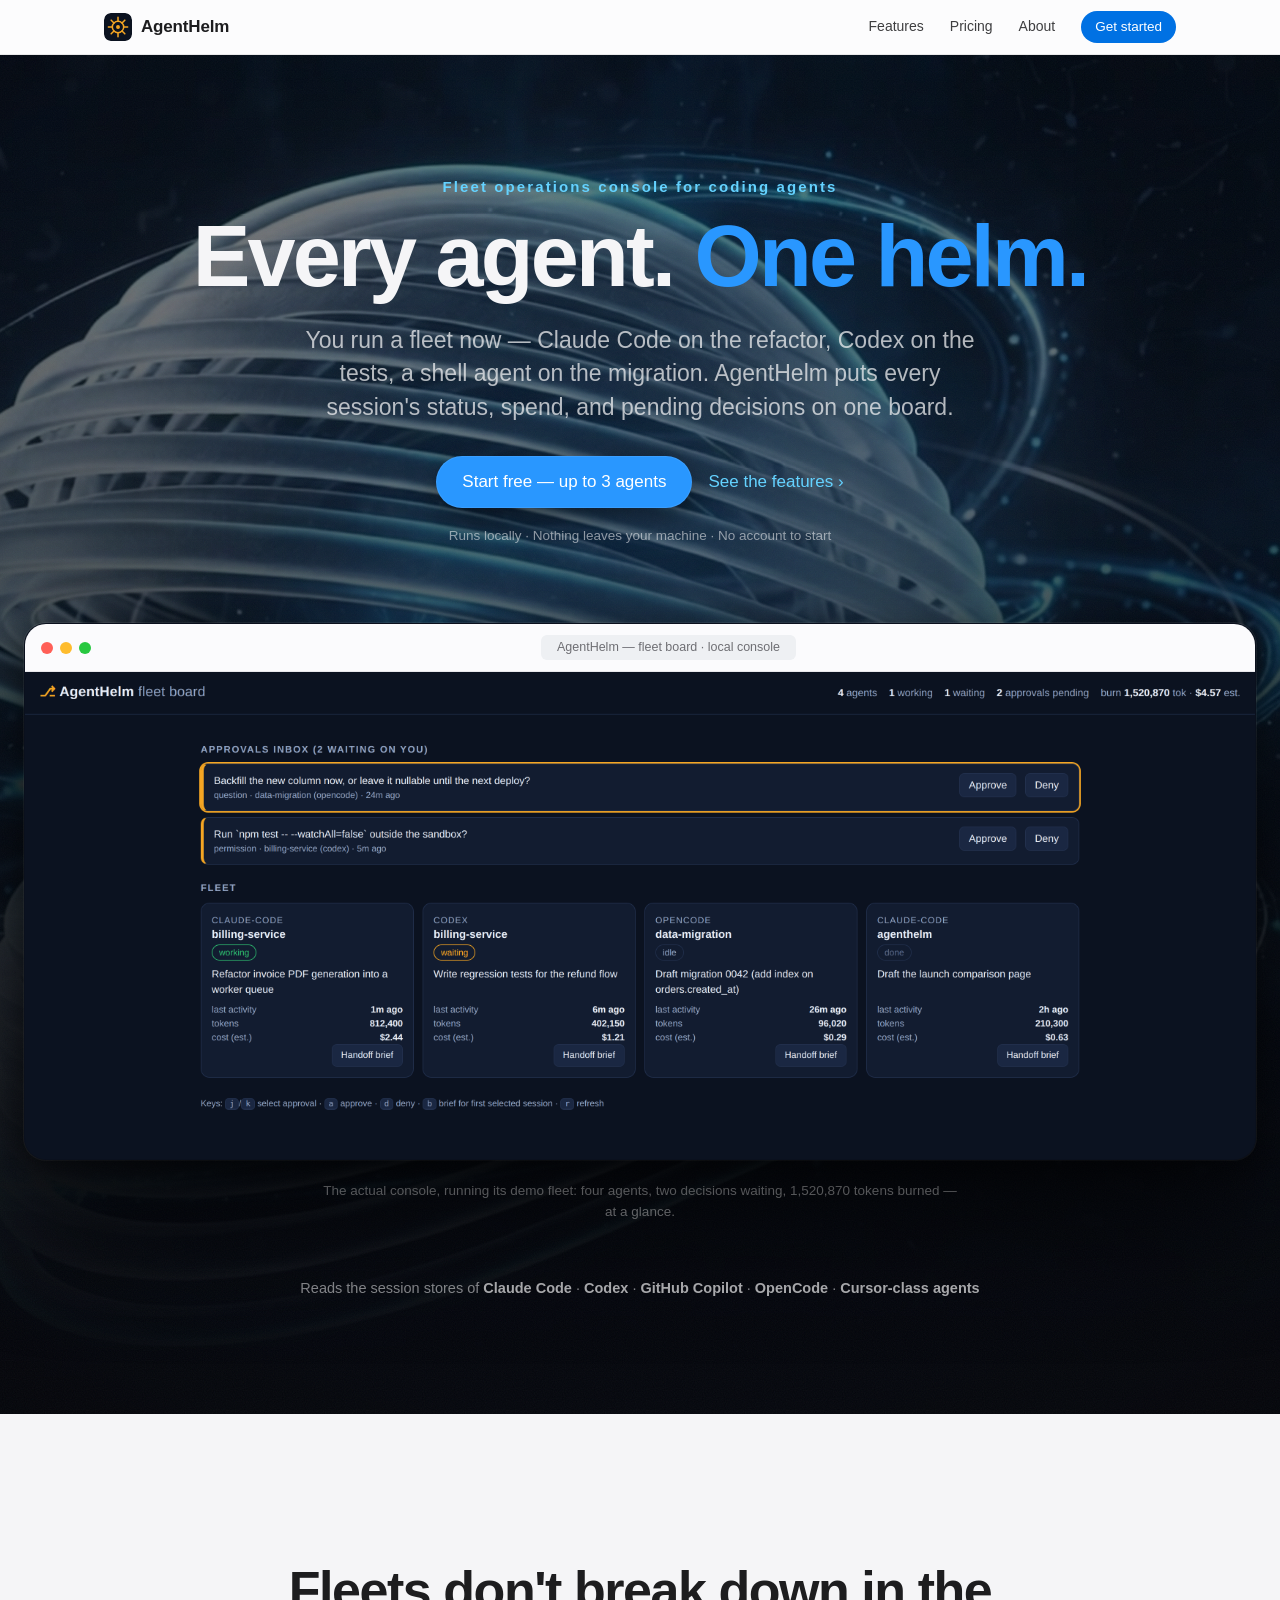
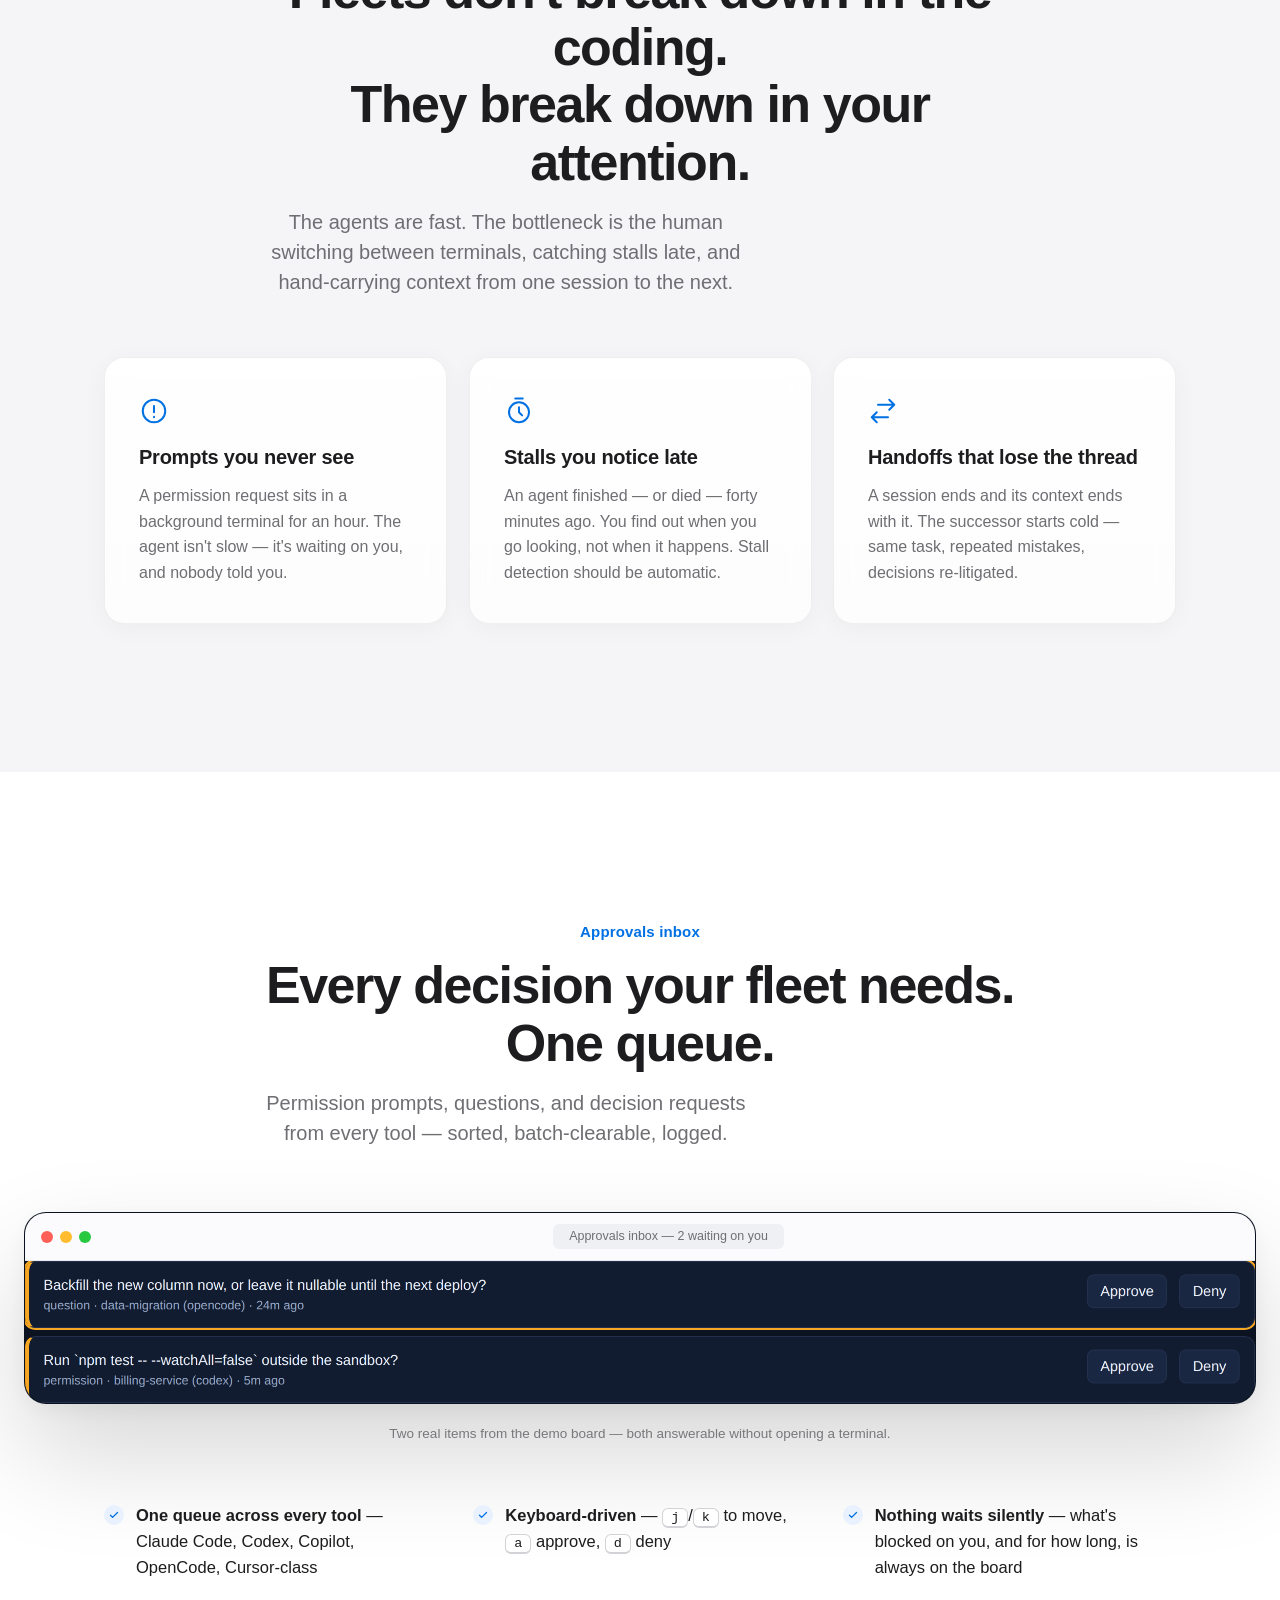
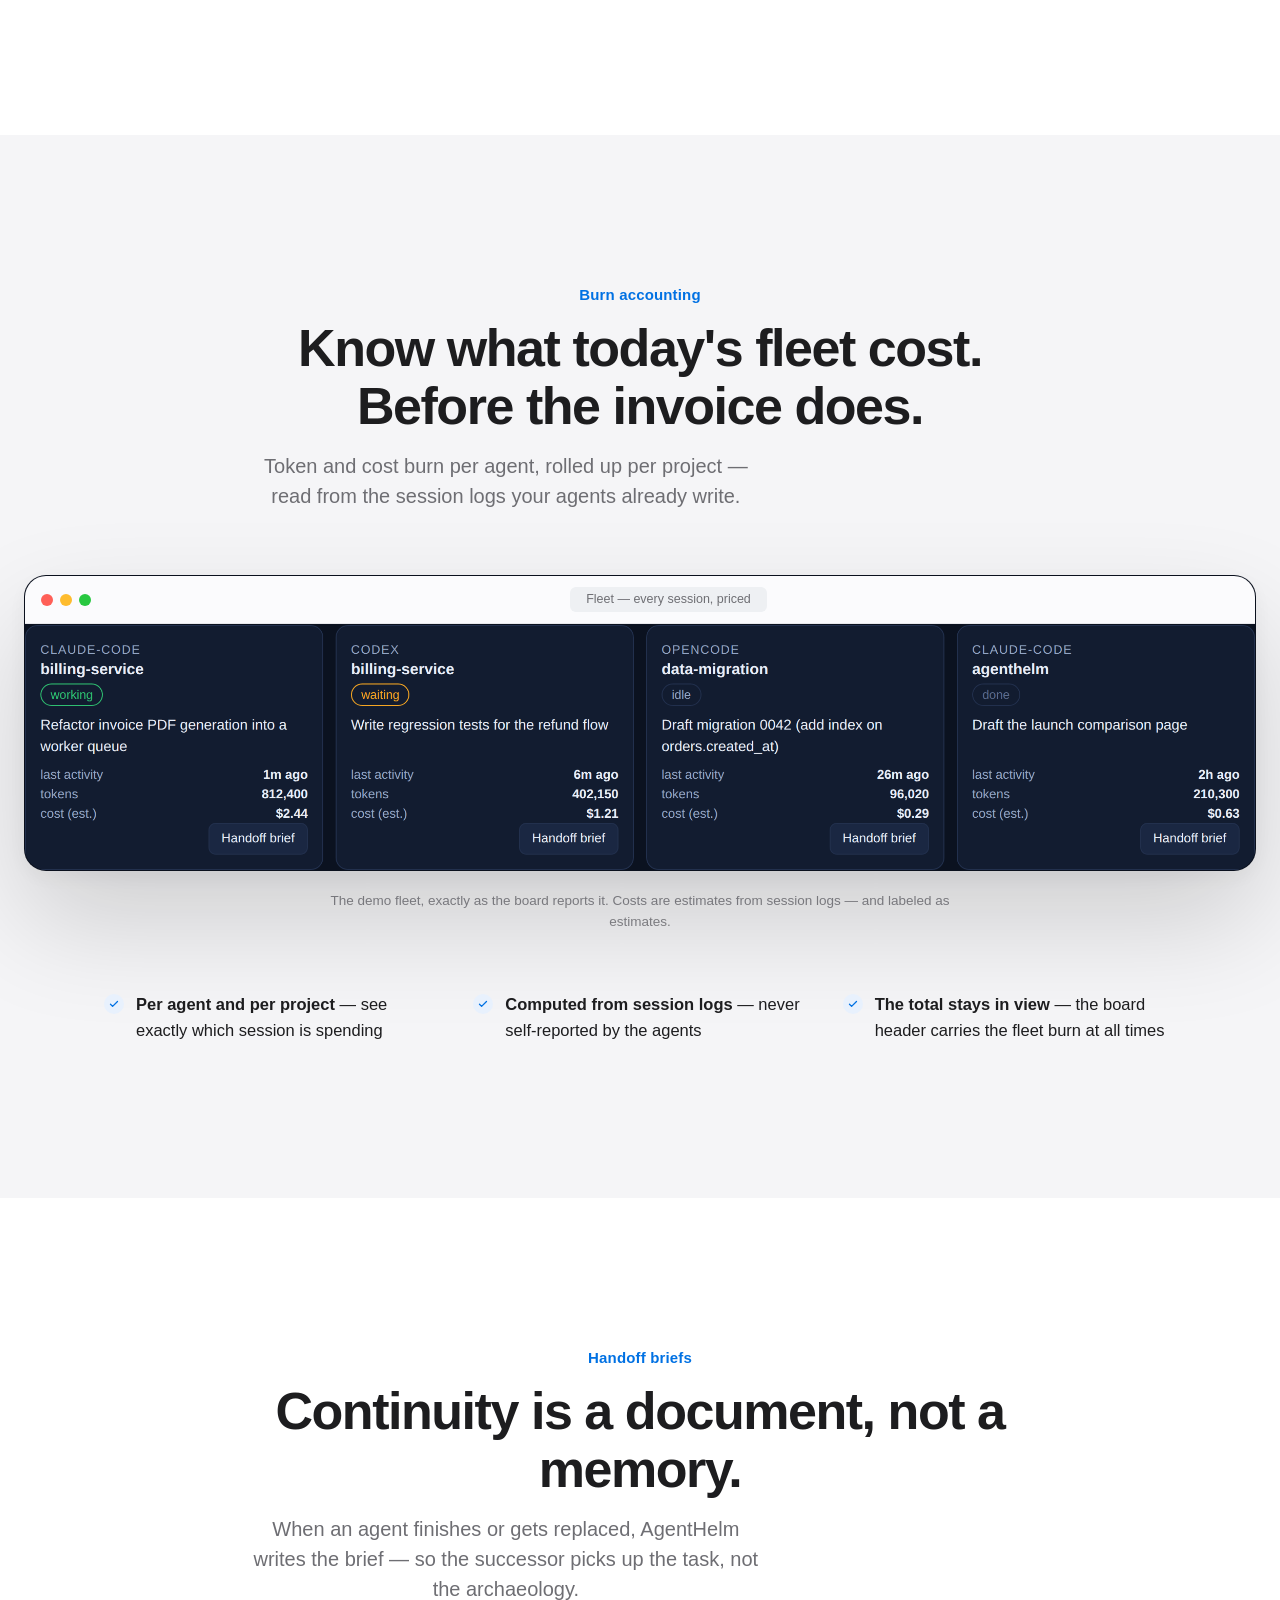
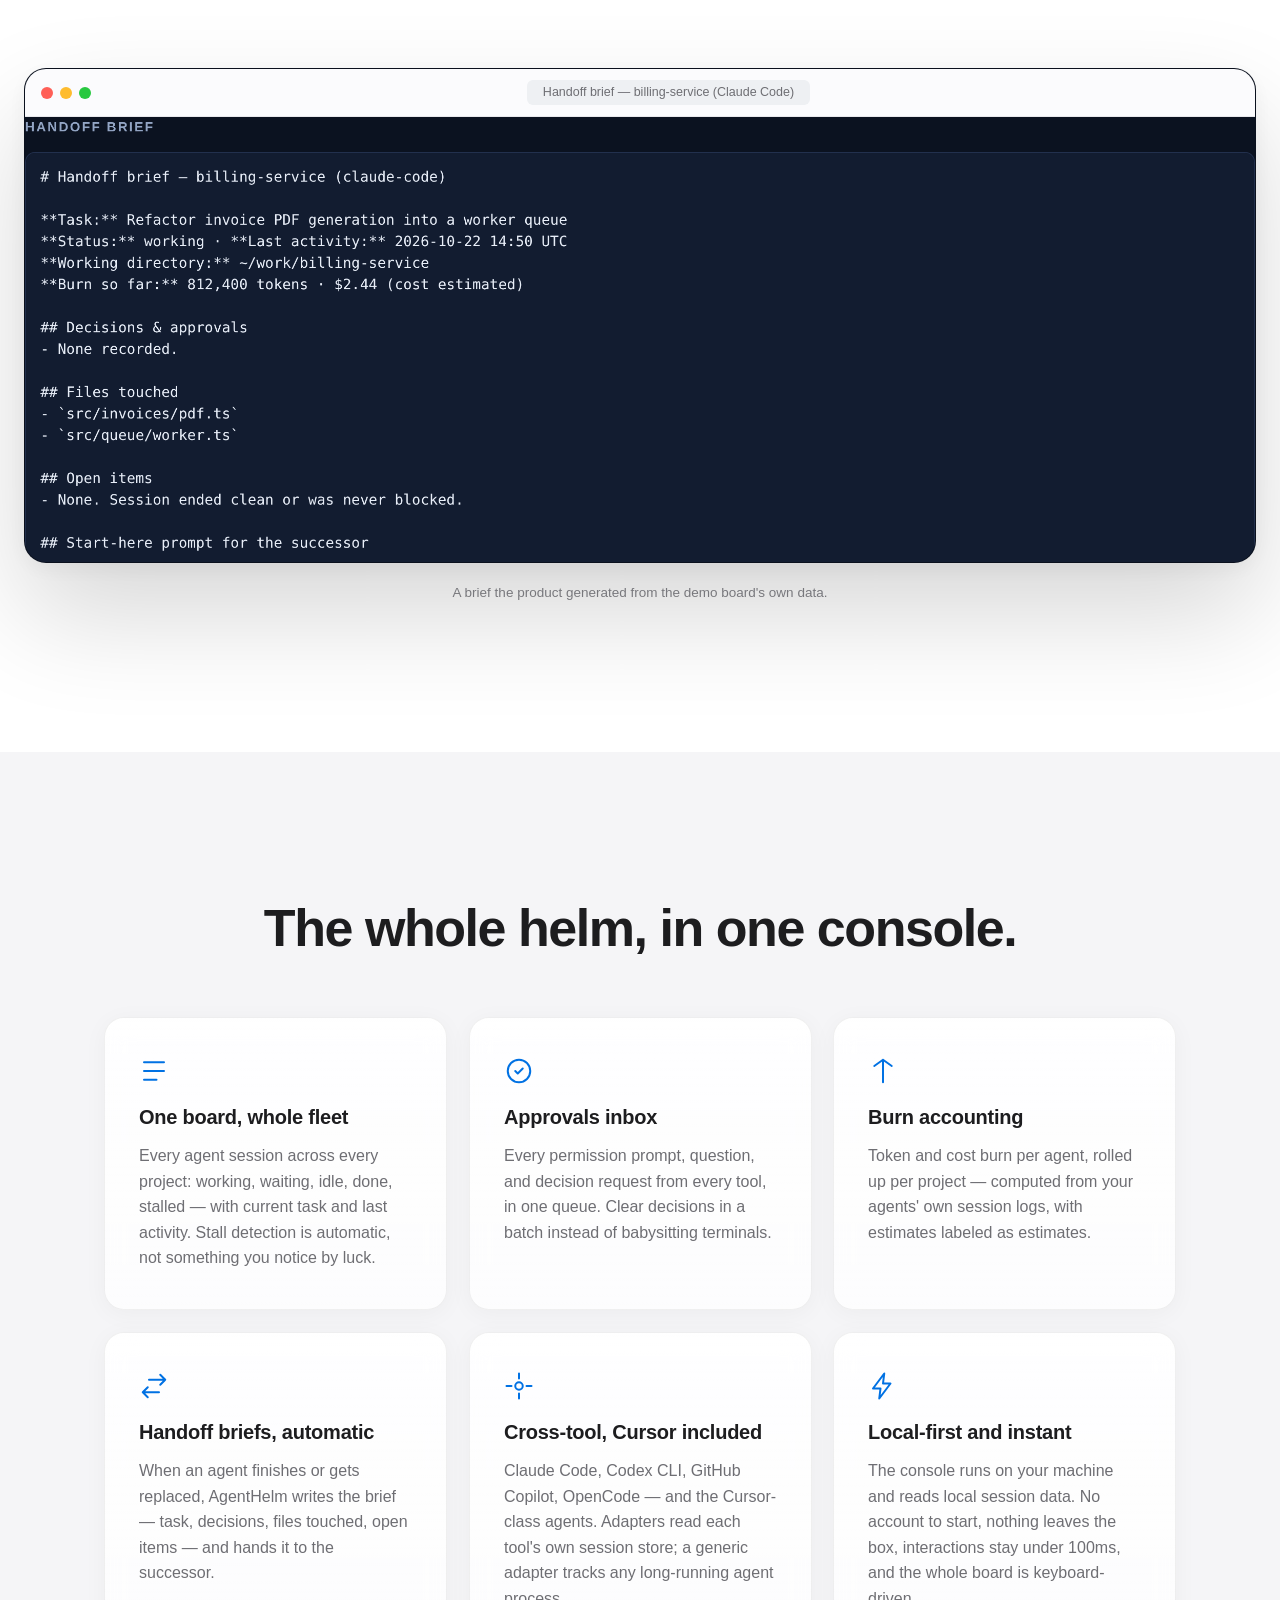
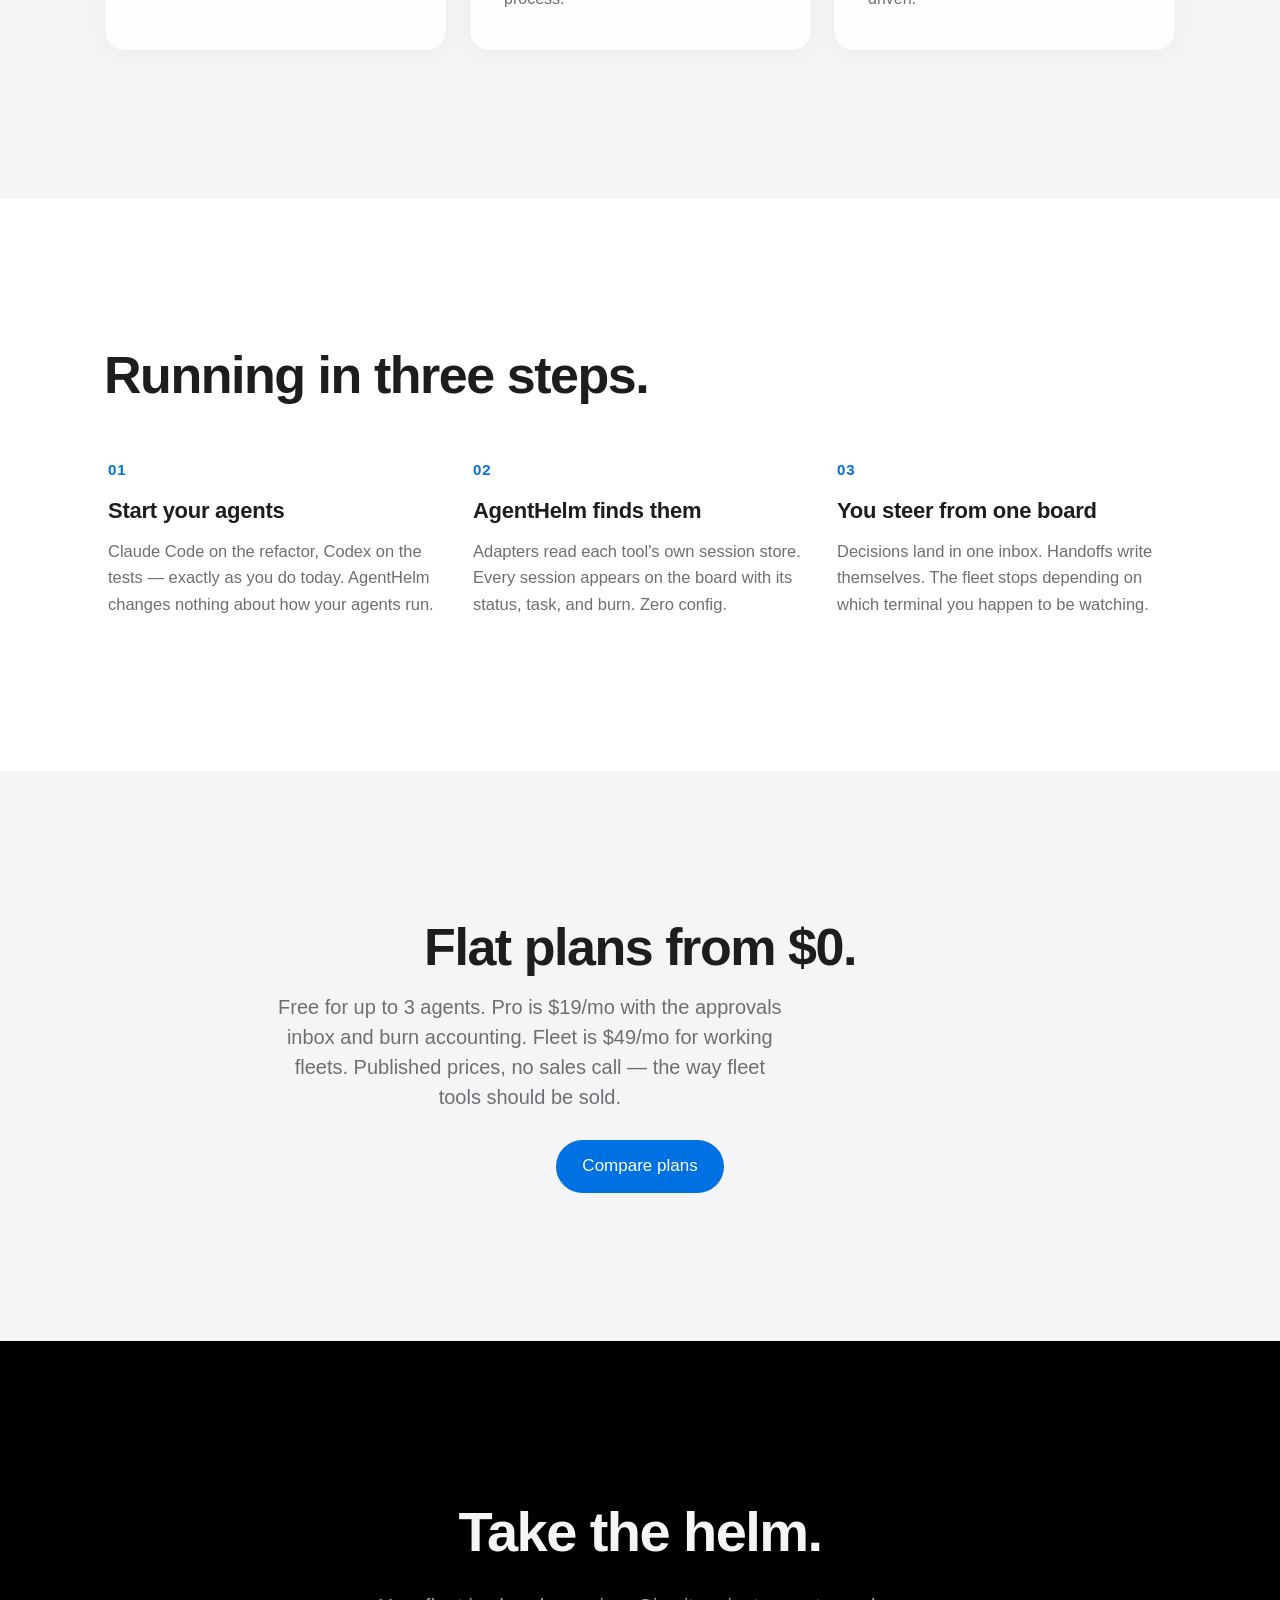
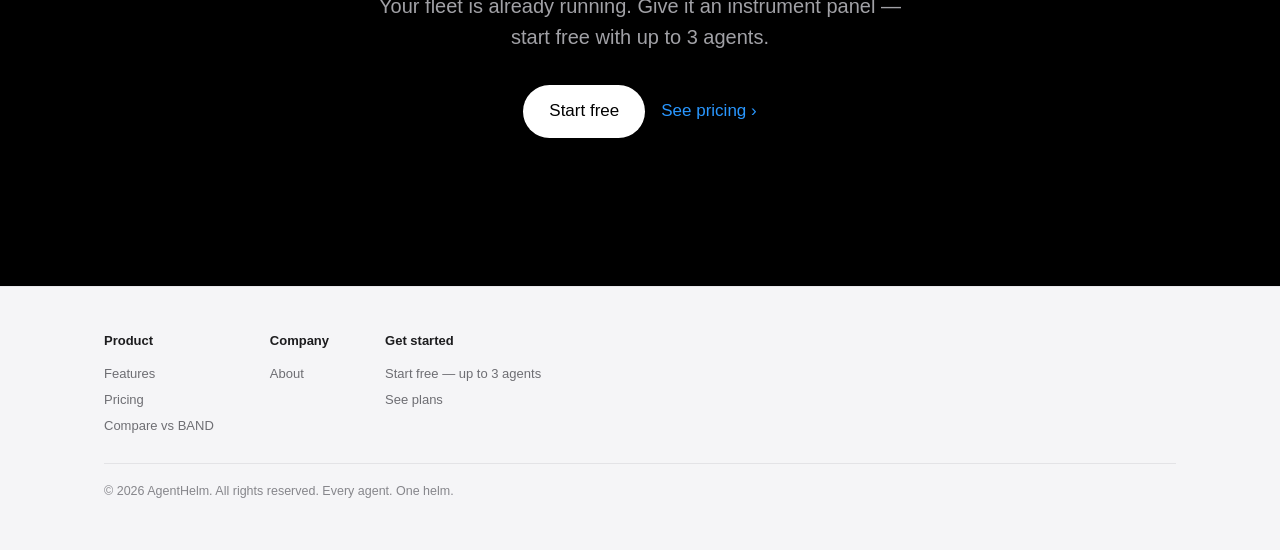
==== commit f4832b3f: "Cinematic Kit v3: dark cinematic hero stage, brand 3D hero render, parallax depth, 3D tilt cards (vi" ====
--- a/index.html
+++ b/index.html
@@ -13,7 +13,7 @@
 <meta name="theme-color" content="#fbfbfd">
 <link rel="stylesheet" href="styles.css">
 <link rel="icon" type="image/svg+xml" href="assets/logo.svg">
-</head>
+<link rel="stylesheet" href="cinematic/cinematic.css"></head>
 <body>
 <header class="site"><div class="wrap nav">
 <a class="brand" href="index.html"><img src="assets/logo.svg" alt="AgentHelm logo" class="brand-logo">AgentHelm</a>
@@ -175,5 +175,5 @@
 </div>
 <p class="small">© 2026 AgentHelm. All rights reserved. Every agent. One helm.</p>
 </div></footer>
-</body>
+<script src="cinematic/cinematic.js" defer data-hero="assets/hero-cine.svg" data-accent="#2997ff" data-accent-2="#64d2ff" data-pos="68% 50%"></script></body>
 </html>
--- a/cinematic/cinematic.css
+++ b/cinematic/cinematic.css
@@ -0,0 +1,191 @@
+/* ============================================================
+   CINEMATIC KIT v3 — shared visual layer for the portfolio fleet
+   Don's directive 2026-11-01: "3d render, beautiful apple design,
+   cinematic everything — every business."
+
+   A VISUAL LAYER ONLY. It never changes copy, prices, Stripe
+   links, or form actions. It layers on top of the v2 Apple design
+   system through the hooks the fleet already uses:
+   .hero, header.site, .card, .btn, section rhythm.
+
+   Activation: <body class="cine"> + <link> this file LAST in head
+   + cinematic.js before </body>. The hero stage markup is
+   injected by cinematic.js from the script tag's data-hero /
+   data-accent attributes — pages need no hero markup edits.
+
+   Per-business skin = CSS variables on the .cine-stage element
+   (set from the script tag's data attributes by the JS):
+     --cine-accent   primary glow / CTA accent on the dark stage
+     --cine-accent-2 secondary glow (links, gradients)
+     --cine-pos      object-position for the hero render
+   ============================================================ */
+
+:root{
+  --cine-stage-bg:#05070d;
+  --cine-ink:#f5f5f7;
+  --cine-ink-2:rgba(245,245,247,.72);
+  --cine-ink-3:rgba(245,245,247,.55);
+  --cine-accent:#2997ff;
+  --cine-accent-2:#64d2ff;
+  --cine-ease:cubic-bezier(.22,.61,.21,1);
+  --cine-font:-apple-system,BlinkMacSystemFont,"SF Pro Display","SF Pro Text","Helvetica Neue",Arial,sans-serif;
+}
+
+/* ---------- cinematic hero stage ---------- */
+.cine-hero{
+  position:relative;
+  isolation:isolate;
+  /* visible so a full-bleed stage can escape a container-clipped hero;
+     the stage clips itself via its own overflow:hidden */
+  overflow:visible !important;
+  background:var(--cine-stage-bg) !important;
+  color:var(--cine-ink) !important;
+  min-height:94svh;
+  display:flex;
+  flex-direction:column;
+  justify-content:center;
+  padding-top:120px;
+  padding-bottom:96px;
+}
+.cine-stage{
+  position:absolute;
+  inset:0;
+  z-index:-1;
+  overflow:hidden;
+  pointer-events:none;
+}
+/* full-bleed escape for heroes inside a max-width container */
+.cine-stage.cine-bleed{
+  width:100vw;
+  left:50%;
+  margin-left:-50vw;
+}
+.cine-layer{position:absolute;inset:0;will-change:transform}
+.cine-layer img{
+  width:100%;height:100%;
+  object-fit:cover;
+  object-position:var(--cine-pos,50% 50%);
+  transform:scale(1.14);
+  animation:cine-push 2.6s var(--cine-ease) both;
+}
+@keyframes cine-push{from{transform:scale(1.26)}to{transform:scale(1.14)}}
+.cine-scrim{
+  position:absolute;inset:0;
+  background:
+    linear-gradient(180deg,rgba(4,6,12,.52) 0%,rgba(4,6,12,.68) 46%,rgba(4,6,12,.9) 82%,var(--cine-stage-bg) 100%),
+    radial-gradient(120% 90% at 50% 0%,transparent 40%,rgba(4,6,12,.35) 100%);
+}
+.cine-glow{
+  position:absolute;inset:0;
+  background:radial-gradient(55% 42% at 50% 34%,var(--cine-accent) 0%,transparent 70%);
+  opacity:.16;
+  mix-blend-mode:screen;
+}
+.cine-vignette{
+  position:absolute;inset:0;
+  background:radial-gradient(115% 100% at 50% 42%,transparent 55%,rgba(0,0,0,.5) 100%);
+}
+/* film grain — SVG noise, static, cheap */
+.cine-grain{
+  position:absolute;inset:0;opacity:.05;
+  background-image:url("data:image/svg+xml,%3Csvg xmlns='http://www.w3.org/2000/svg' width='140' height='140'%3E%3Cfilter id='n'%3E%3CfeTurbulence type='fractalNoise' baseFrequency='0.9' numOctaves='2'/%3E%3C/filter%3E%3Crect width='140' height='140' filter='url(%23n)' opacity='1'/%3E%3C/svg%3E");
+}
+
+/* ---------- hero typography on the dark stage ---------- */
+/* Fleet layers (site-ten) set hero type with !important — the kit is the
+   final visual layer, so its stage typography answers in kind. Buttons are
+   deliberately NOT forced: each site's brand CTA color stays sovereign. */
+.cine-hero h1{
+  color:var(--cine-ink) !important;
+  font-size:clamp(2.9rem,7.2vw,5.4rem) !important;
+  line-height:1.04 !important;
+  letter-spacing:-.032em !important;
+  font-weight:700;
+  text-wrap:balance;
+}
+.cine-hero h1 .hl{color:var(--cine-accent) !important}
+.cine-hero .eyebrow{
+  color:var(--cine-accent-2);
+  letter-spacing:.14em;
+}
+.cine-hero .sub,.cine-hero .lead,.cine-hero p.sub{color:var(--cine-ink-2) !important}
+.cine-hero .fineprint,.cine-hero .shot-caption,.cine-hero .toolstrip{color:var(--cine-ink-3) !important}
+.cine-hero .toolstrip b{color:var(--cine-ink-2)}
+.cine-hero .link-arrow{color:var(--cine-accent-2)}
+.cine-hero .btn{
+  background:var(--cine-accent);
+  color:#fff;
+  box-shadow:0 8px 32px rgba(0,0,0,.45),0 0 0 1px rgba(255,255,255,.08) inset;
+}
+.cine-hero .btn:hover{background:var(--cine-accent);filter:brightness(1.12)}
+.cine-hero .btn.ghost,.cine-hero .btn.white{
+  background:rgba(255,255,255,.08);
+  color:var(--cine-ink);
+  border:1px solid rgba(255,255,255,.28);
+  -webkit-backdrop-filter:blur(12px);
+  backdrop-filter:blur(12px);
+  box-shadow:none;
+}
+/* product visual sitting on the stage gets a deep glass frame */
+.cine-hero .window,.cine-hero .panel{
+  box-shadow:0 60px 120px rgba(0,0,0,.55),0 8px 28px rgba(0,0,0,.4),0 0 0 1px rgba(255,255,255,.09);
+}
+
+/* ---------- frosted nav: scroll shadow ---------- */
+body.cine header.site{transition:box-shadow .45s var(--cine-ease)}
+body.cine header.site.cine-scrolled{box-shadow:0 12px 34px rgba(0,0,0,.13)}
+
+/* ---------- 3D tilt cards ---------- */
+.cine-tilt{
+  transform-style:preserve-3d;
+  will-change:transform;
+  transition:transform .5s var(--cine-ease),box-shadow .5s var(--cine-ease);
+  position:relative;
+}
+.cine-tilt::after{
+  content:"";position:absolute;inset:0;border-radius:inherit;
+  background:radial-gradient(420px circle at var(--cine-mx,50%) var(--cine-my,50%),rgba(255,255,255,.14),transparent 65%);
+  opacity:0;transition:opacity .35s ease;pointer-events:none;
+}
+.cine-tilt.cine-tilting{transition:transform .08s linear,box-shadow .3s ease}
+.cine-tilt.cine-tilting::after{opacity:1}
+.cine-tilt:hover{
+  box-shadow:0 34px 68px rgba(0,0,0,.17),0 4px 16px rgba(0,0,0,.07);
+}
+/* glass depth for panels on light sections */
+body.cine .card{
+  background:linear-gradient(180deg,rgba(255,255,255,.92),rgba(255,255,255,.78));
+  -webkit-backdrop-filter:saturate(160%) blur(14px);
+  backdrop-filter:saturate(160%) blur(14px);
+  border:1px solid rgba(0,0,0,.06);
+}
+
+/* ---------- reveal choreography (non-.reveal pages only;
+   pages with the v2 .reveal system keep theirs) ---------- */
+[data-cine-reveal]{
+  opacity:0;
+  transform:translateY(34px) scale(.985);
+  transition:opacity 1s var(--cine-ease),transform 1s var(--cine-ease);
+}
+[data-cine-reveal].cine-in{opacity:1;transform:none}
+
+/* ---------- section rhythm ---------- */
+body.cine h2{letter-spacing:-.028em}
+body.cine section .lead{max-width:46ch}
+
+/* ---------- mobile / safety ---------- */
+@media (max-width:734px){
+  .cine-hero{min-height:88svh;padding-top:96px;padding-bottom:72px}
+  .cine-hero h1{font-size:clamp(2.35rem,11.5vw,3.2rem)}
+}
+html,body{overflow-x:clip}
+
+/* ---------- reduced motion: everything settles ---------- */
+@media (prefers-reduced-motion:reduce){
+  .cine-layer img{animation:none;transform:scale(1.05)}
+  .cine-layer{transform:none !important}
+  .cine-tilt{transform:none !important;transition:none}
+  .cine-tilt::after{display:none}
+  [data-cine-reveal]{opacity:1;transform:none;transition:none}
+  html{scroll-behavior:auto}
+}
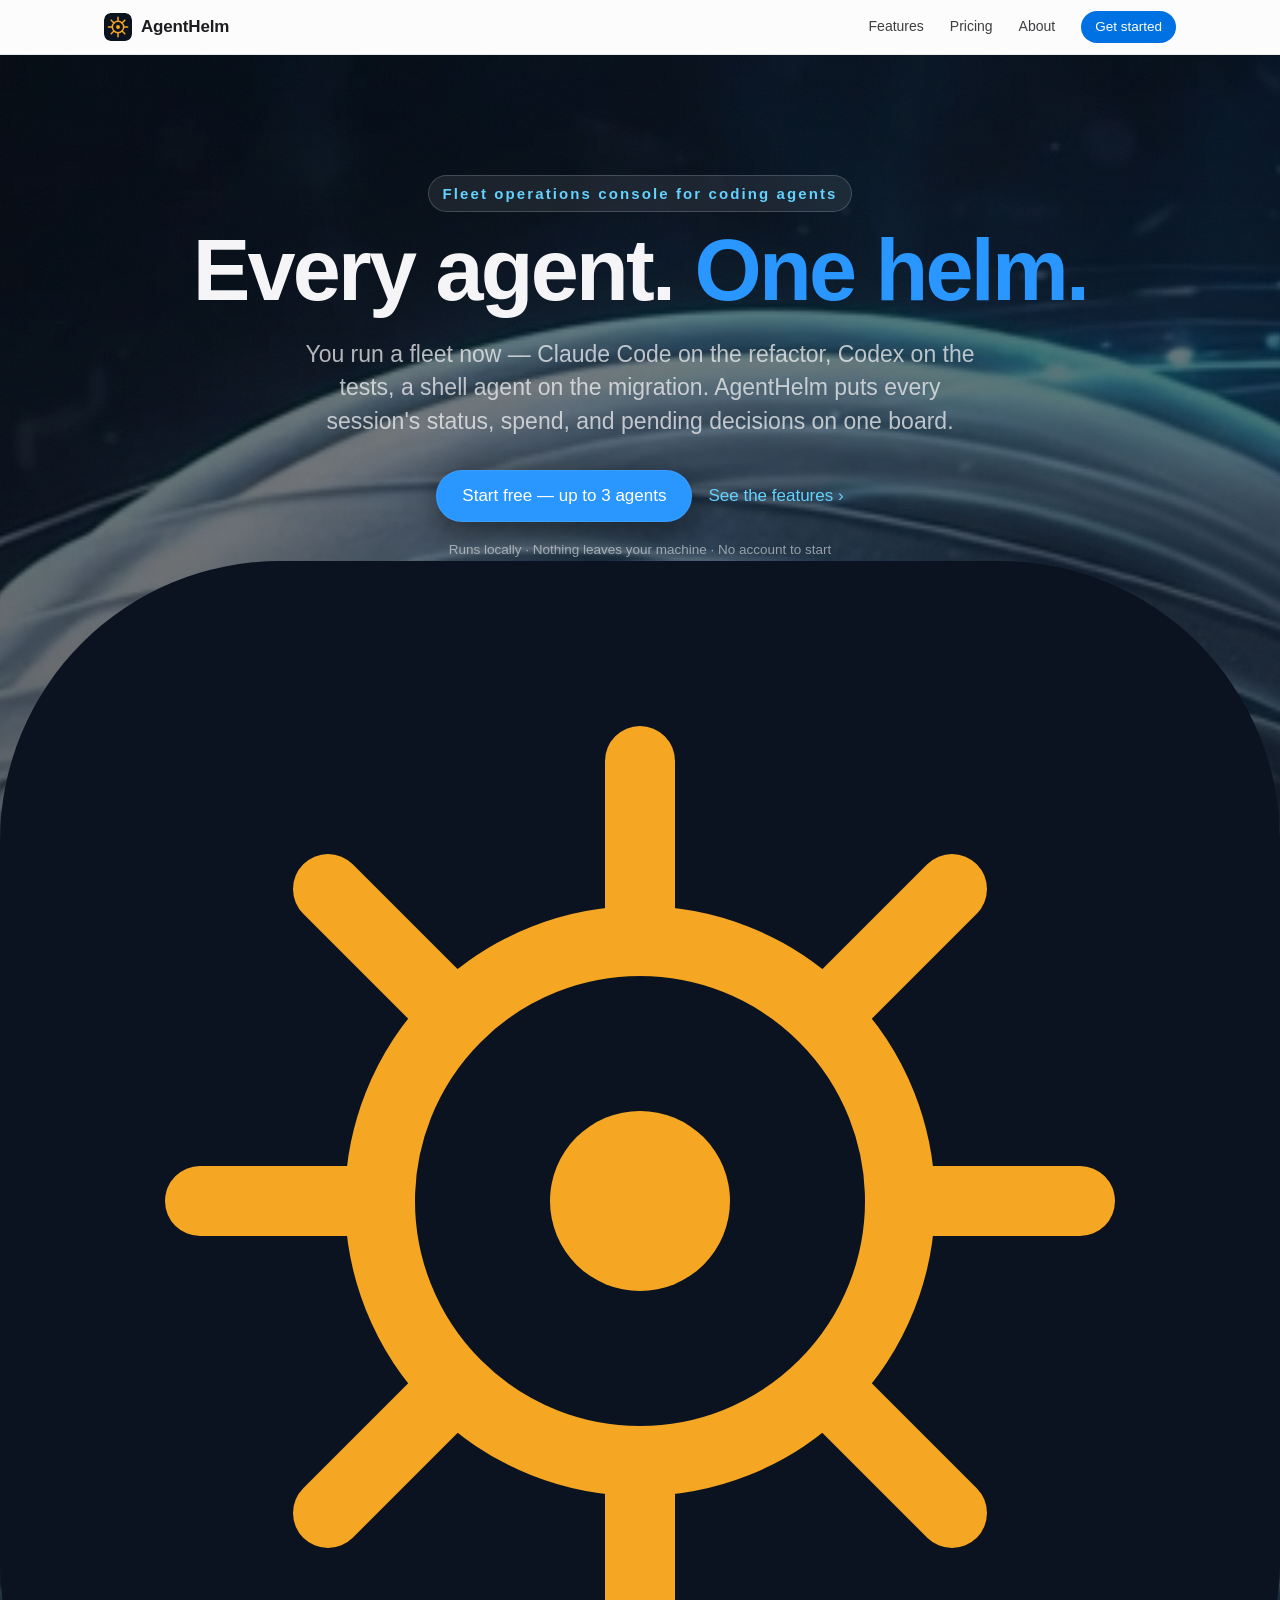
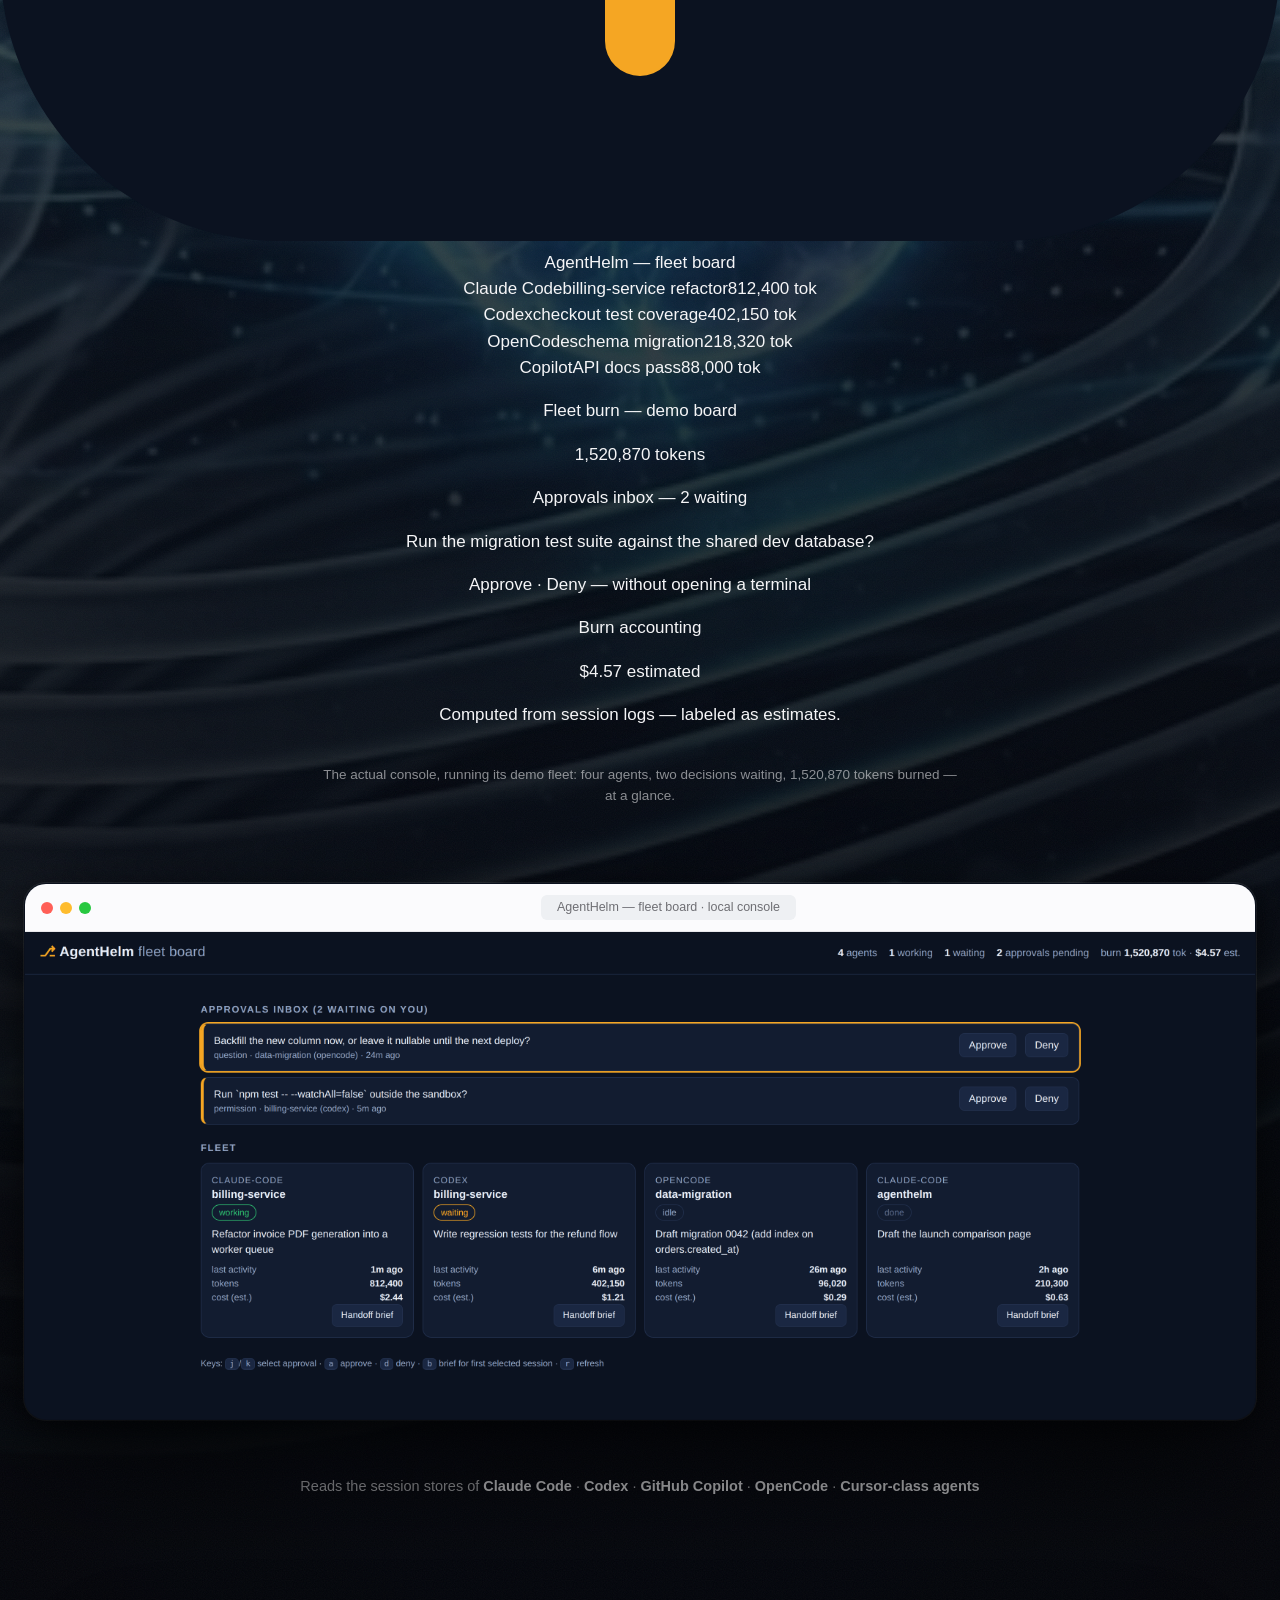
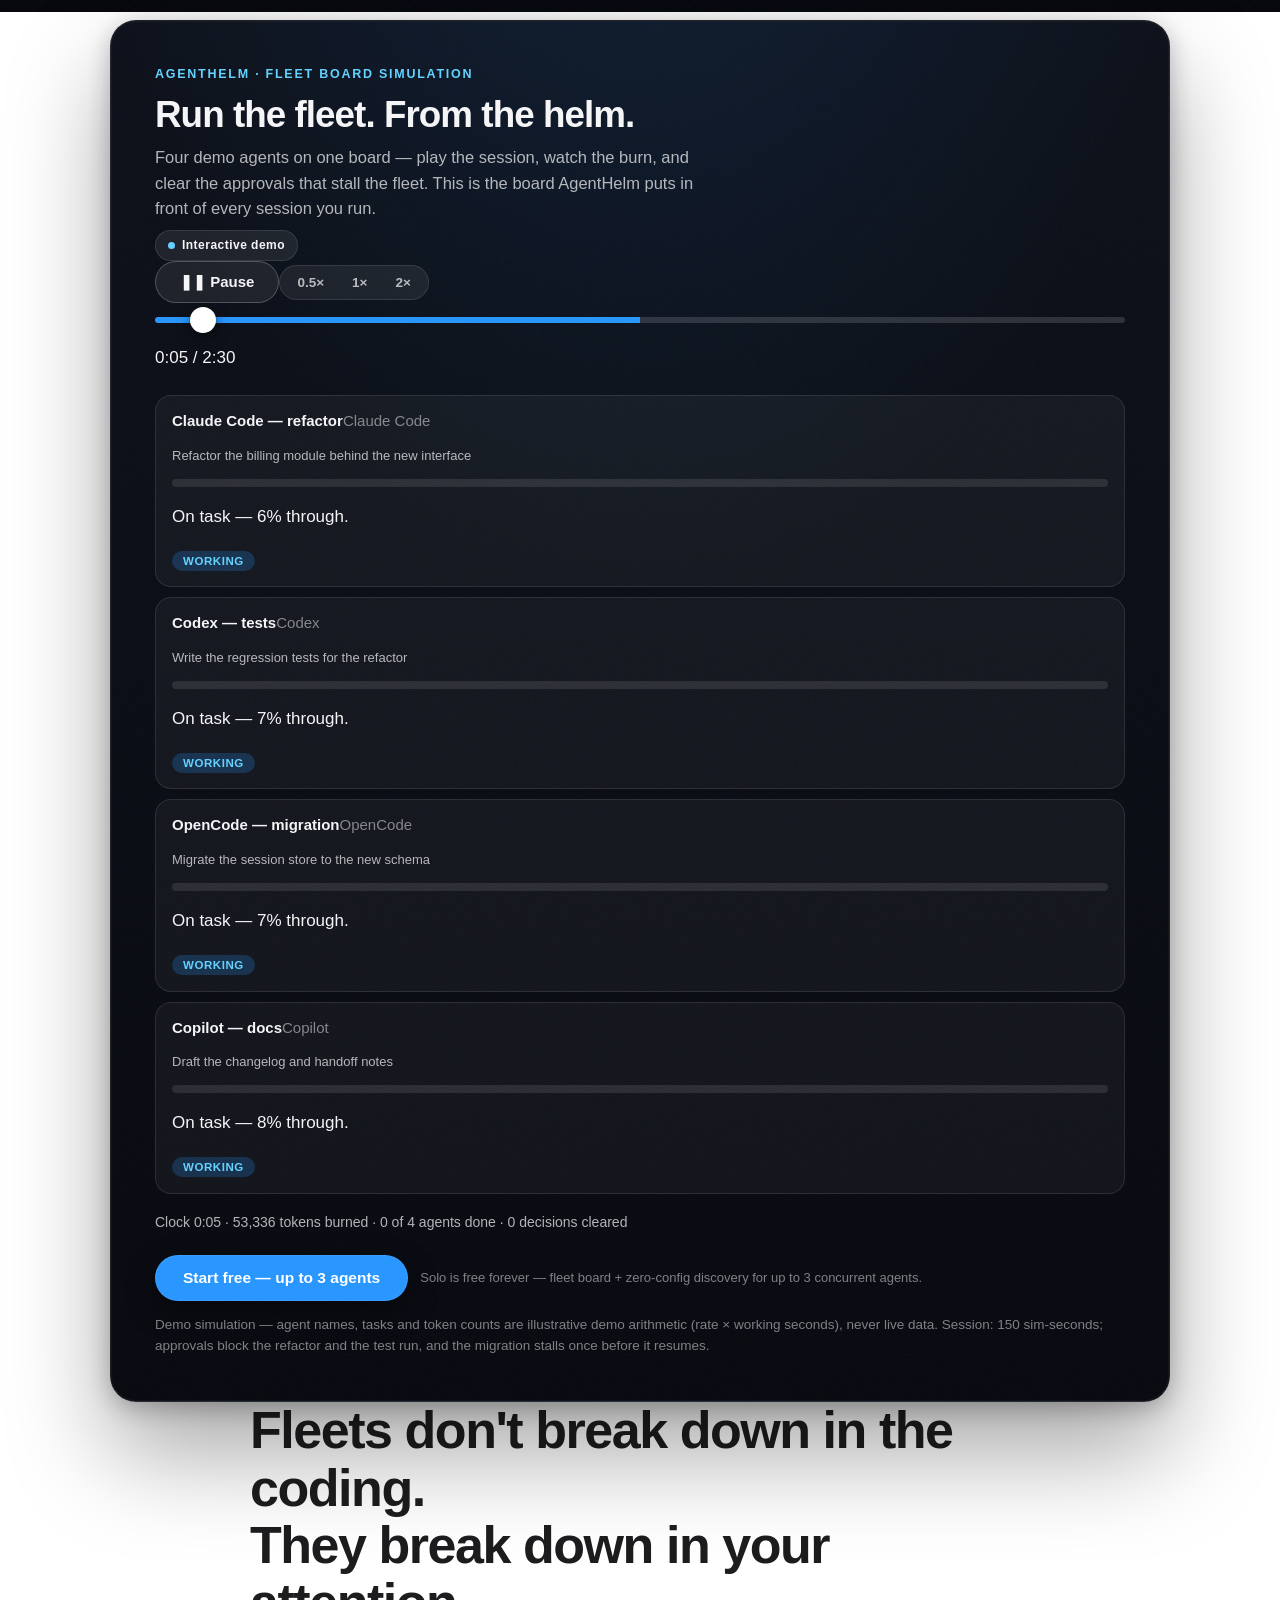
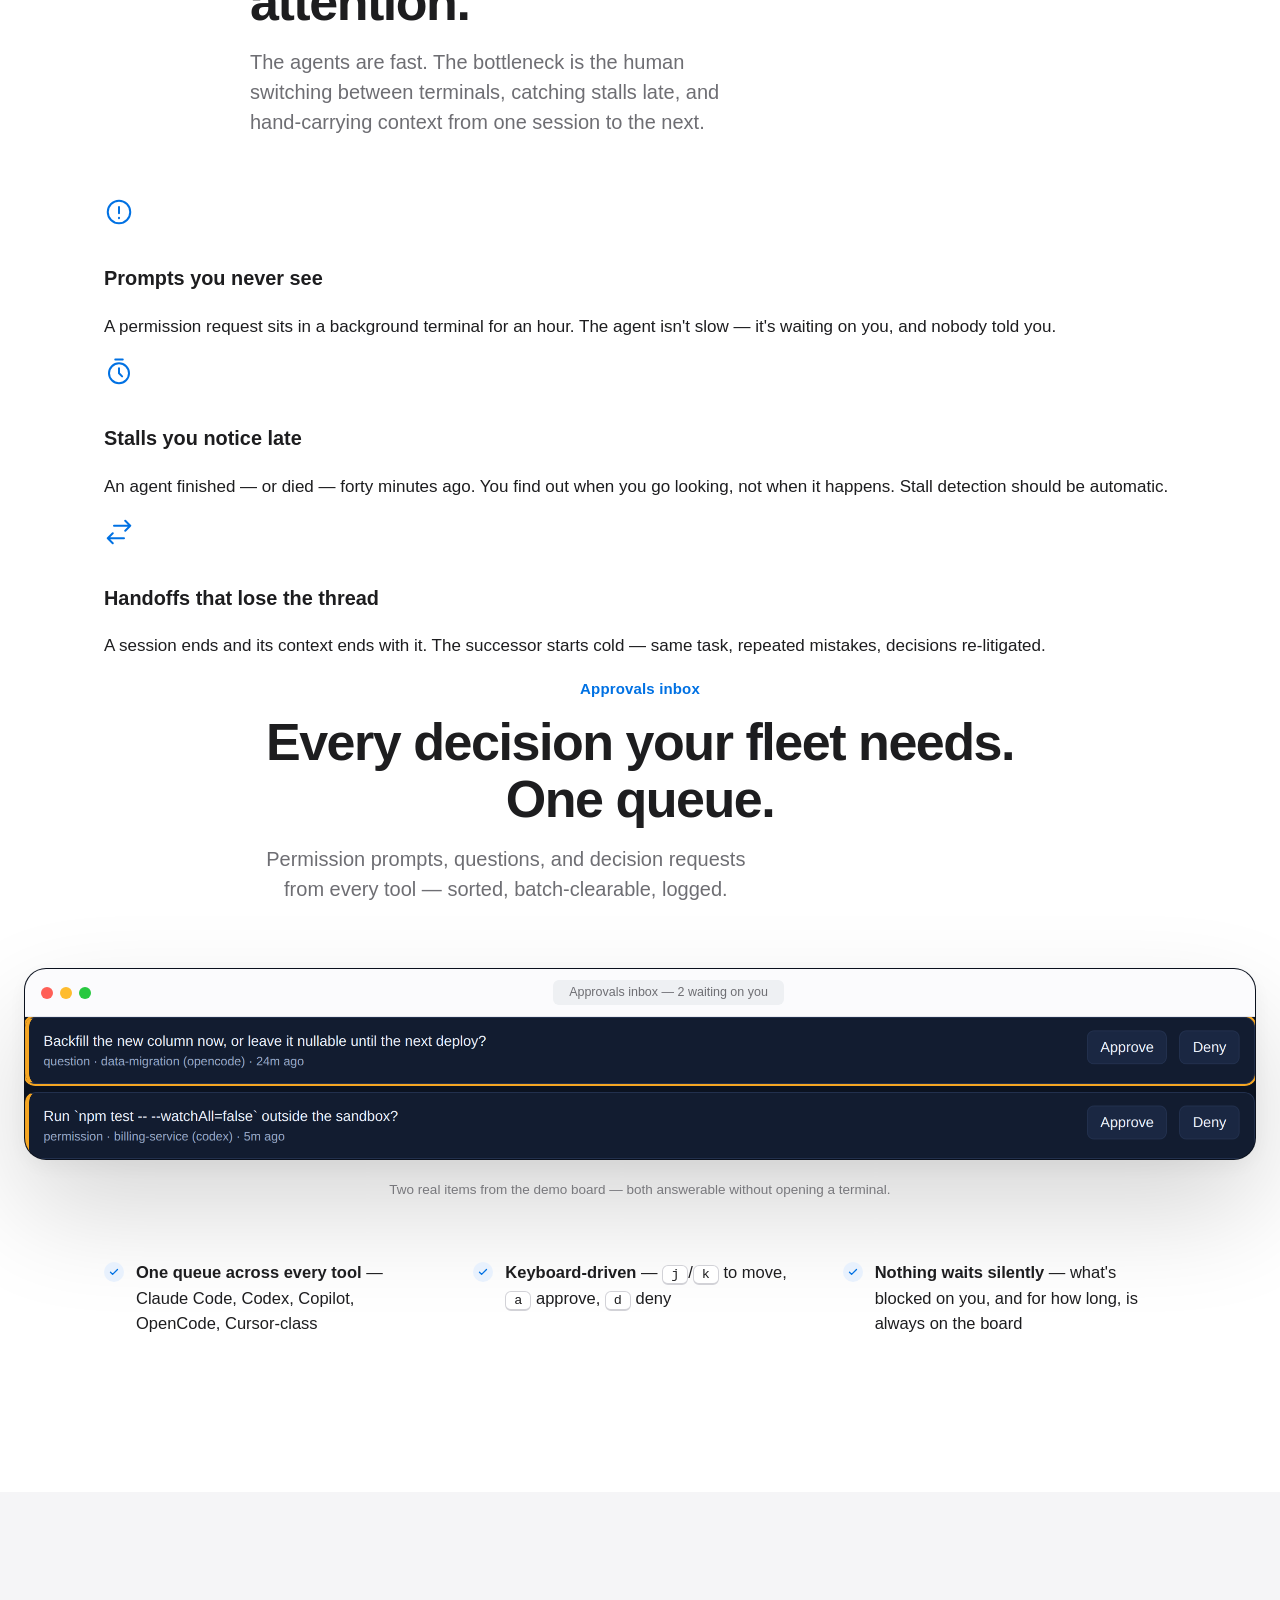
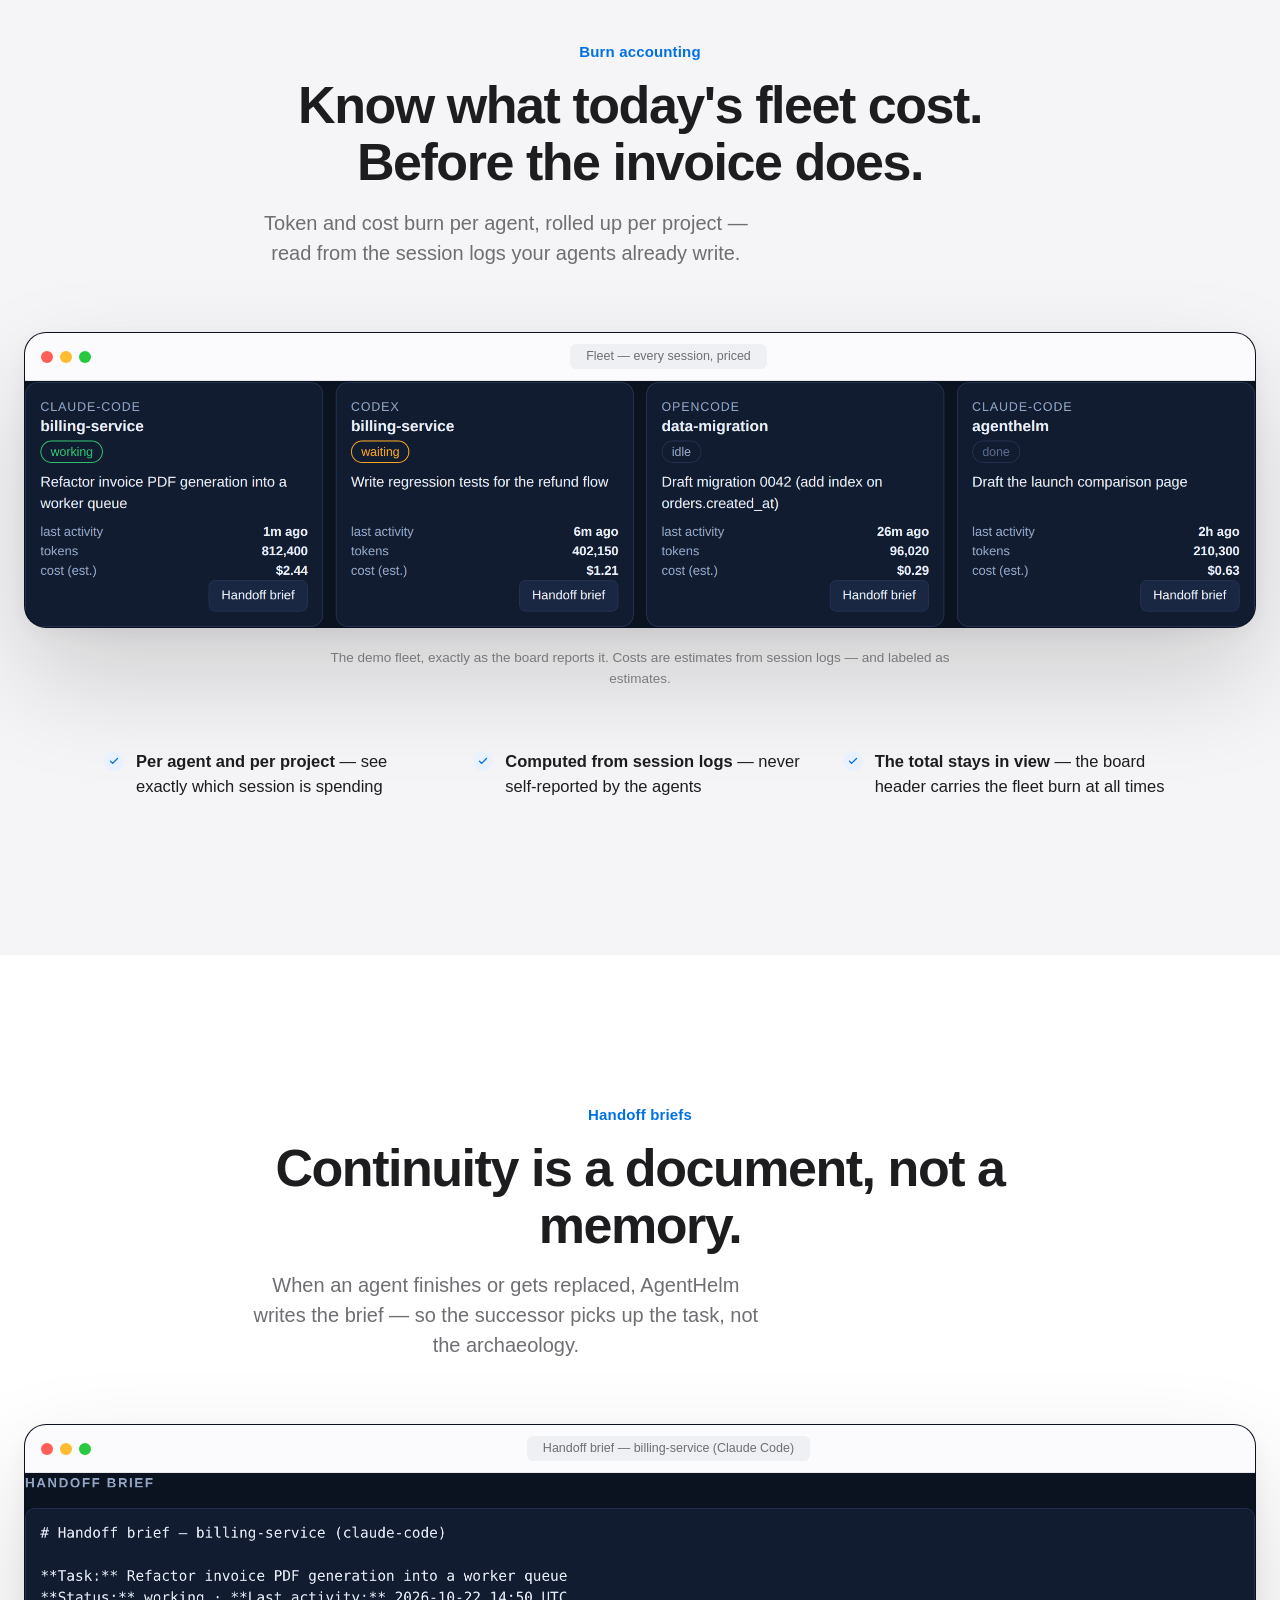
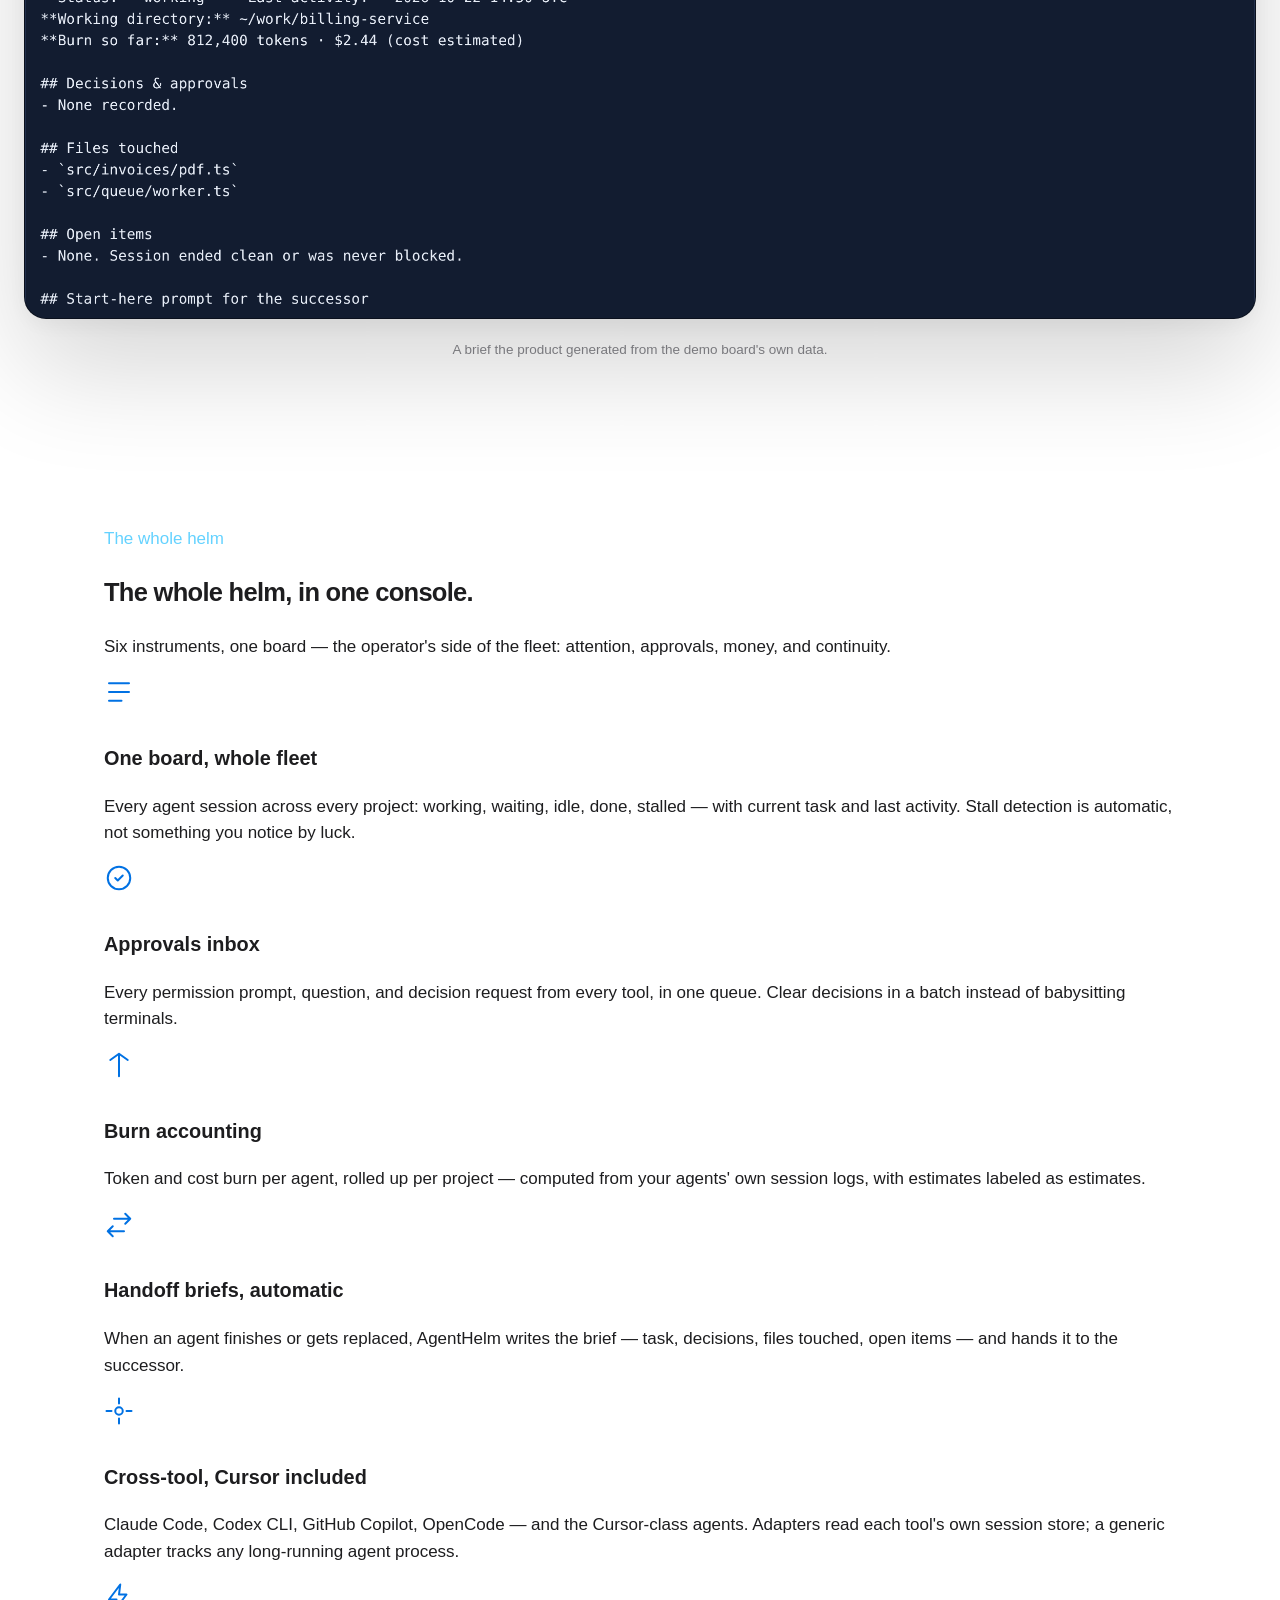
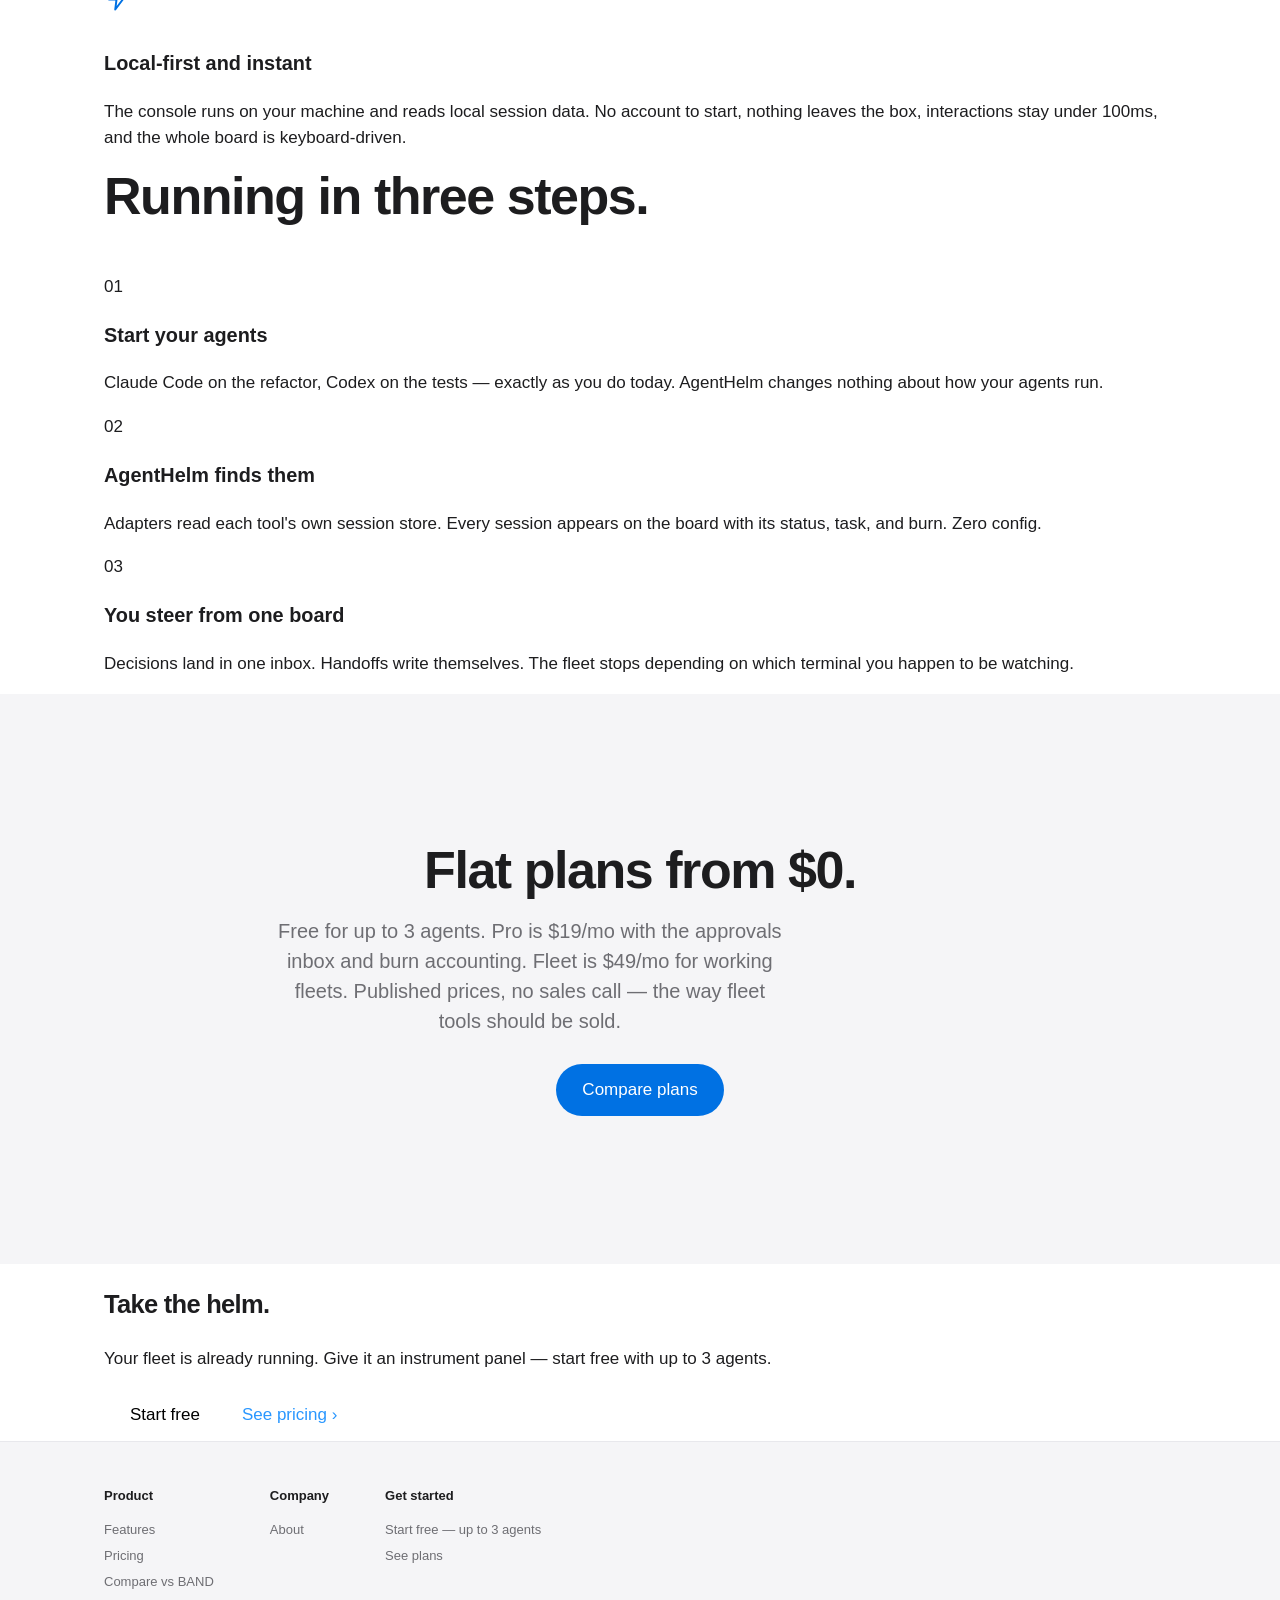
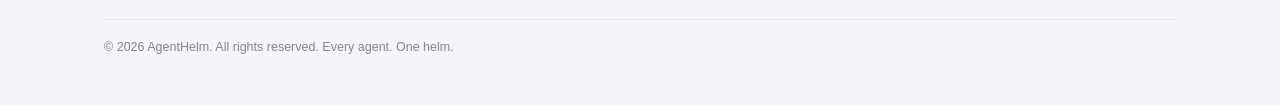
==== commit 27a882f2: "Cinematic kit v3.2 + interactive module — Wave 1" ====
--- a/index.html
+++ b/index.html
@@ -13,7 +13,9 @@
 <meta name="theme-color" content="#fbfbfd">
 <link rel="stylesheet" href="styles.css">
 <link rel="icon" type="image/svg+xml" href="assets/logo.svg">
-<link rel="stylesheet" href="cinematic/cinematic.css"></head>
+<link rel="stylesheet" href="cinematic/cinematic.css">
+<link rel="stylesheet" href="cinematic/cine-interact.css">
+</head>
 <body>
 <header class="site"><div class="wrap nav">
 <a class="brand" href="index.html"><img src="assets/logo.svg" alt="AgentHelm logo" class="brand-logo">AgentHelm</a>
@@ -21,7 +23,7 @@
 </div></header>
 
 <main>
-<div class="hero">
+<div class="hero hero-cine">
   <div class="wrap">
     <p class="eyebrow">Fleet operations console for coding agents</p>
     <h1>Every agent. <span class="hl">One helm.</span></h1>
@@ -32,39 +34,65 @@
     </div>
     <p class="fineprint">Runs locally · Nothing leaves your machine · No account to start</p>
   </div>
+  <div class="scene" aria-hidden="true">
+    <div class="plx" data-depth="0.3"><div class="floor"></div></div>
+    <div class="plx" data-depth="0.6">
+      <div class="core">
+        <div class="core-card">
+          <div class="mark"><img src="assets/logo.svg" alt="">AgentHelm — fleet board</div>
+          <div class="fleet-row"><span class="dotst work"></span><span class="who">Claude Code</span><span class="task">billing-service refactor</span><span class="burn">812,400 tok</span></div>
+          <div class="fleet-row"><span class="dotst wait"></span><span class="who">Codex</span><span class="task">checkout test coverage</span><span class="burn">402,150 tok</span></div>
+          <div class="fleet-row"><span class="dotst work"></span><span class="who">OpenCode</span><span class="task">schema migration</span><span class="burn">218,320 tok</span></div>
+          <div class="fleet-row"><span class="dotst idle"></span><span class="who">Copilot</span><span class="task">API docs pass</span><span class="burn">88,000 tok</span></div>
+          <p class="cap">Fleet burn — demo board</p>
+          <p class="big">1,520,870 tokens</p>
+          <div class="reflect"></div>
+        </div>
+      </div>
+    </div>
+    <div class="plx" data-depth="1">
+      <div class="glass g-appr"><p class="g-cap">Approvals inbox — 2 waiting</p><p>Run the migration test suite against the shared dev database?</p><p>Approve · Deny — without opening a terminal</p></div>
+      <div class="glass g-burn"><p class="g-cap">Burn accounting</p><p class="big">$4.57 estimated</p><p>Computed from session logs — labeled as estimates.</p></div>
+    </div>
+  </div>
   <div class="stage">
+    <p class="shot-caption">The actual console, running its demo fleet: four agents, two decisions waiting, 1,520,870 tokens burned — at a glance.</p>
     <div class="window">
       <div class="window-bar"><span class="dot r"></span><span class="dot y"></span><span class="dot g"></span><span class="url">AgentHelm — fleet board · local console</span></div>
       <img src="assets/console-board.svg" alt="The AgentHelm fleet board, live from the product's demo: an approvals inbox with two decisions waiting, and four agent sessions across three projects showing status, current task, token burn and estimated cost" width="3360" height="1330">
     </div>
-    <p class="shot-caption">The actual console, running its demo fleet: four agents, two decisions waiting, 1,520,870 tokens burned — at a glance.</p>
     <p class="toolstrip">Reads the session stores of <b>Claude Code</b> · <b>Codex</b> · <b>GitHub Copilot</b> · <b>OpenCode</b> · <b>Cursor-class agents</b></p>
   </div>
 </div>
-
-<section class="block alt">
-  <div class="wrap">
-    <div class="sec-head">
-      <h2>Fleets don't break down in the coding.<br>They break down in your attention.</h2>
-      <p class="lead">The agents are fast. The bottleneck is the human switching between terminals, catching stalls late, and hand-carrying context from one session to the next.</p>
-    </div>
-    <div class="grid3">
-      <div class="card"><span class="icon-chip" aria-hidden="true"><svg viewBox="0 0 24 24"><path d="M12 8v5M12 16.5v.5"/><circle cx="12" cy="12" r="9"/></svg></span><h3>Prompts you never see</h3><p>A permission request sits in a background terminal for an hour. The agent isn't slow — it's waiting on you, and nobody told you.</p></div>
-      <div class="card"><span class="icon-chip" aria-hidden="true"><svg viewBox="0 0 24 24"><circle cx="12" cy="13" r="8"/><path d="M12 9v4l2.5 2.5M9 2h6"/></svg></span><h3>Stalls you notice late</h3><p>An agent finished — or died — forty minutes ago. You find out when you go looking, not when it happens. Stall detection should be automatic.</p></div>
-      <div class="card"><span class="icon-chip" aria-hidden="true"><svg viewBox="0 0 24 24"><path d="M8 7h13M17 3l4 4-4 4M16 17H3M7 13l-4 4 4 4"/></svg></span><h3>Handoffs that lose the thread</h3><p>A session ends and its context ends with it. The successor starts cold — same task, repeated mistakes, decisions re-litigated.</p></div>
-    </div>
-  </div>
-</section>
-
-<section class="block feature">
-  <div class="wrap">
-    <div class="sec-head">
+<section class="cine-mod-wrap"><div class="cine-mod" data-cine-mod="sim" style="--cine-accent:#2997ff;--cine-accent-2:#64d2ff"><noscript><div class="cmod-fallback"><p>Four demo agents on one board — play the session, watch the burn, and clear the approvals that stall the fleet. This is the board AgentHelm puts in front of every session you run.</p><p><a href="pricing.html">Start free — up to 3 agents</a></p></div></noscript><script type="application/json" class="cine-mod-config">{"agents": [{"blocks": [{"at": 0.367, "id": "approve-refactor", "label": "Approve the refactor approach"}], "id": "refactor", "name": "Claude Code \u2014 refactor", "rate": 3000, "task": "Refactor the billing module behind the new interface", "tool": "Claude Code", "work": 90}, {"blocks": [{"at": 0.54, "id": "approve-tests", "label": "Approve the test plan"}], "id": "tests", "name": "Codex \u2014 tests", "rate": 2400, "task": "Write the regression tests for the refactor", "tool": "Codex", "work": 75}, {"blocks": [{"at": 0.95, "id": "approve-migration", "label": "Approve the migrated schema"}], "id": "migration", "name": "OpenCode \u2014 migration", "rate": 2625, "stall": {"at": 0.825, "dur": 14}, "task": "Migrate the session store to the new schema", "tool": "OpenCode", "work": 80}, {"id": "docs", "name": "Copilot \u2014 docs", "rate": 1500, "task": "Draft the changelog and handoff notes", "tool": "Copilot", "work": 70}], "cta": {"href": "pricing.html", "label": "Start free \u2014 up to 3 agents", "note": "Solo is free forever \u2014 fleet board + zero-config discovery for up to 3 concurrent agents."}, "demoNote": "Demo simulation \u2014 agent names, tasks and token counts are illustrative demo arithmetic (rate \u00d7 working seconds), never live data. Session: 150 sim-seconds; approvals block the refactor and the test run, and the migration stalls once before it resumes.", "duration": 150, "eyebrow": "AgentHelm \u00b7 Fleet board simulation", "intro": "Four demo agents on one board \u2014 play the session, watch the burn, and clear the approvals that stall the fleet. This is the board AgentHelm puts in front of every session you run.", "title": "Run the fleet. From the helm."}</script></div></section>
+<script src="cinematic/sim.js" defer></script>
+
+
+<section class="cine-sec alt">
+  <div class="wrap">
+    <div class="sec-head rv">
+      <h2 class="sec-title" style="text-align:left;font-size:clamp(34px,4.8vw,52px)">Fleets don't break down in the coding.<br>They break down in your attention.</h2>
+      <p class="lead" style="text-align:left;margin-left:0">The agents are fast. The bottleneck is the human switching between terminals, catching stalls late, and hand-carrying context from one session to the next.</p>
+    </div>
+    <div class="grid">
+      <div class="tile tilt rv"><span class="icon-chip" aria-hidden="true"><svg viewBox="0 0 24 24"><path d="M12 8v5M12 16.5v.5"/><circle cx="12" cy="12" r="9"/></svg></span><h3>Prompts you never see</h3><p>A permission request sits in a background terminal for an hour. The agent isn't slow — it's waiting on you, and nobody told you.</p></div>
+      <div class="tile tilt rv" style="--d:.08s"><span class="icon-chip" aria-hidden="true"><svg viewBox="0 0 24 24"><circle cx="12" cy="13" r="8"/><path d="M12 9v4l2.5 2.5M9 2h6"/></svg></span><h3>Stalls you notice late</h3><p>An agent finished — or died — forty minutes ago. You find out when you go looking, not when it happens. Stall detection should be automatic.</p></div>
+      <div class="tile tilt rv" style="--d:.16s"><span class="icon-chip" aria-hidden="true"><svg viewBox="0 0 24 24"><path d="M8 7h13M17 3l4 4-4 4M16 17H3M7 13l-4 4 4 4"/></svg></span><h3>Handoffs that lose the thread</h3><p>A session ends and its context ends with it. The successor starts cold — same task, repeated mistakes, decisions re-litigated.</p></div>
+    </div>
+  </div>
+</section>
+
+
+
+<section class="block feature" style="padding-top:0">
+  <div class="wrap">
+    <div class="sec-head rv">
       <p class="eyebrow">Approvals inbox</p>
       <h2>Every decision your fleet needs. One queue.</h2>
       <p class="lead">Permission prompts, questions, and decision requests from every tool — sorted, batch-clearable, logged.</p>
     </div>
   </div>
-  <div class="stage">
+  <div class="stage rv">
     <div class="window">
       <div class="window-bar"><span class="dot r"></span><span class="dot y"></span><span class="dot g"></span><span class="url">Approvals inbox — 2 waiting on you</span></div>
       <img src="assets/console-approvals.svg" alt="The AgentHelm approvals inbox: two pending decisions — a question from an OpenCode migration agent and a permission request from a Codex test agent — each with Approve and Deny actions" width="2400" height="276">
@@ -72,7 +100,7 @@
     <p class="shot-caption">Two real items from the demo board — both answerable without opening a terminal.</p>
   </div>
   <div class="wrap">
-    <ul class="checks tri">
+    <ul class="checks tri rv">
       <li><b>One queue across every tool</b> — Claude Code, Codex, Copilot, OpenCode, Cursor-class</li>
       <li><b>Keyboard-driven</b> — <kbd>j</kbd>/<kbd>k</kbd> to move, <kbd>a</kbd> approve, <kbd>d</kbd> deny</li>
       <li><b>Nothing waits silently</b> — what's blocked on you, and for how long, is always on the board</li>
@@ -82,13 +110,13 @@
 
 <section class="block alt feature">
   <div class="wrap">
-    <div class="sec-head">
+    <div class="sec-head rv">
       <p class="eyebrow">Burn accounting</p>
       <h2>Know what today's fleet cost. Before the invoice does.</h2>
       <p class="lead">Token and cost burn per agent, rolled up per project — read from the session logs your agents already write.</p>
     </div>
   </div>
-  <div class="stage">
+  <div class="stage rv">
     <div class="window">
       <div class="window-bar"><span class="dot r"></span><span class="dot y"></span><span class="dot g"></span><span class="url">Fleet — every session, priced</span></div>
       <img src="assets/console-fleet.svg" alt="Four AgentHelm fleet cards showing tool, project, status, current task, last activity, token burn and estimated cost for each agent session — 812,400 tokens on the top session, $4.57 across the fleet" width="2400" height="480">
@@ -96,7 +124,7 @@
     <p class="shot-caption">The demo fleet, exactly as the board reports it. Costs are estimates from session logs — and labeled as estimates.</p>
   </div>
   <div class="wrap">
-    <ul class="checks tri">
+    <ul class="checks tri rv">
       <li><b>Per agent and per project</b> — see exactly which session is spending</li>
       <li><b>Computed from session logs</b> — never self-reported by the agents</li>
       <li><b>The total stays in view</b> — the board header carries the fleet burn at all times</li>
@@ -106,13 +134,13 @@
 
 <section class="block feature">
   <div class="wrap">
-    <div class="sec-head">
+    <div class="sec-head rv">
       <p class="eyebrow">Handoff briefs</p>
       <h2>Continuity is a document, not a memory.</h2>
       <p class="lead">When an agent finishes or gets replaced, AgentHelm writes the brief — so the successor picks up the task, not the archaeology.</p>
     </div>
   </div>
-  <div class="stage">
+  <div class="stage rv">
     <div class="window">
       <div class="window-bar"><span class="dot r"></span><span class="dot y"></span><span class="dot g"></span><span class="url">Handoff brief — billing-service (Claude Code)</span></div>
       <img src="assets/console-brief.svg" alt="An AgentHelm handoff brief generated from a real demo session: task, status, burn so far, files touched, open items, and a start-here prompt for the successor agent" width="2400" height="868">
@@ -121,45 +149,45 @@
   </div>
 </section>
 
+<section class="showcase">
+  <div class="wrap">
+    <p class="eyebrow-c rv" style="color:#64d2ff">The whole helm</p>
+    <h2 class="sec-title rv">The whole helm, in one console.</h2>
+    <p class="lead-c rv">Six instruments, one board — the operator's side of the fleet: attention, approvals, money, and continuity.</p>
+    <div class="grid">
+      <div class="tile tilt rv"><span class="icon-chip" aria-hidden="true"><svg viewBox="0 0 24 24"><path d="M4 5h16M4 12h16M4 19h10"/></svg></span><h3>One board, whole fleet</h3><p>Every agent session across every project: working, waiting, idle, done, stalled — with current task and last activity. Stall detection is automatic, not something you notice by luck.</p></div>
+      <div class="tile tilt rv" style="--d:.08s"><span class="icon-chip" aria-hidden="true"><svg viewBox="0 0 24 24"><path d="M9 12l2 2 4-4"/><circle cx="12" cy="12" r="9"/></svg></span><h3>Approvals inbox</h3><p>Every permission prompt, question, and decision request from every tool, in one queue. Clear decisions in a batch instead of babysitting terminals.</p></div>
+      <div class="tile tilt rv" style="--d:.16s"><span class="icon-chip" aria-hidden="true"><svg viewBox="0 0 24 24"><path d="M12 3v18M5 8l7-5 7 5"/></svg></span><h3>Burn accounting</h3><p>Token and cost burn per agent, rolled up per project — computed from your agents' own session logs, with estimates labeled as estimates.</p></div>
+      <div class="tile tilt rv"><span class="icon-chip" aria-hidden="true"><svg viewBox="0 0 24 24"><path d="M8 7h13M17 3l4 4-4 4M16 17H3M7 13l-4 4 4 4"/></svg></span><h3>Handoff briefs, automatic</h3><p>When an agent finishes or gets replaced, AgentHelm writes the brief — task, decisions, files touched, open items — and hands it to the successor.</p></div>
+      <div class="tile tilt rv" style="--d:.08s"><span class="icon-chip" aria-hidden="true"><svg viewBox="0 0 24 24"><circle cx="12" cy="12" r="3"/><path d="M12 2v4M12 18v4M2 12h4M18 12h4"/></svg></span><h3>Cross-tool, Cursor included</h3><p>Claude Code, Codex CLI, GitHub Copilot, OpenCode — and the Cursor-class agents. Adapters read each tool's own session store; a generic adapter tracks any long-running agent process.</p></div>
+      <div class="tile tilt rv" style="--d:.16s"><span class="icon-chip" aria-hidden="true"><svg viewBox="0 0 24 24"><path d="M13 2L4 14h6l-1 8 9-12h-6z"/></svg></span><h3>Local-first and instant</h3><p>The console runs on your machine and reads local session data. No account to start, nothing leaves the box, interactions stay under 100ms, and the whole board is keyboard-driven.</p></div>
+    </div>
+  </div>
+</section>
+
+<section class="cine-sec">
+  <div class="wrap">
+    <div class="sec-head left rv">
+      <h2>Running in three steps.</h2>
+    </div>
+    <div class="strip rv">
+      <div class="frame"><p class="n">01</p><h3>Start your agents</h3><p>Claude Code on the refactor, Codex on the tests — exactly as you do today. AgentHelm changes nothing about how your agents run.</p></div>
+      <div class="frame"><p class="n">02</p><h3>AgentHelm finds them</h3><p>Adapters read each tool's own session store. Every session appears on the board with its status, task, and burn. Zero config.</p></div>
+      <div class="frame"><p class="n">03</p><h3>You steer from one board</h3><p>Decisions land in one inbox. Handoffs write themselves. The fleet stops depending on which terminal you happen to be watching.</p></div>
+    </div>
+  </div>
+</section>
+
 <section class="block alt">
-  <div class="wrap">
-    <div class="sec-head">
-      <h2>The whole helm, in one console.</h2>
-    </div>
-    <div class="grid3">
-      <div class="card"><span class="icon-chip" aria-hidden="true"><svg viewBox="0 0 24 24"><path d="M4 5h16M4 12h16M4 19h10"/></svg></span><h3>One board, whole fleet</h3><p>Every agent session across every project: working, waiting, idle, done, stalled — with current task and last activity. Stall detection is automatic, not something you notice by luck.</p></div>
-      <div class="card"><span class="icon-chip" aria-hidden="true"><svg viewBox="0 0 24 24"><path d="M9 12l2 2 4-4"/><circle cx="12" cy="12" r="9"/></svg></span><h3>Approvals inbox</h3><p>Every permission prompt, question, and decision request from every tool, in one queue. Clear decisions in a batch instead of babysitting terminals.</p></div>
-      <div class="card"><span class="icon-chip" aria-hidden="true"><svg viewBox="0 0 24 24"><path d="M12 3v18M5 8l7-5 7 5"/></svg></span><h3>Burn accounting</h3><p>Token and cost burn per agent, rolled up per project — computed from your agents' own session logs, with estimates labeled as estimates.</p></div>
-      <div class="card"><span class="icon-chip" aria-hidden="true"><svg viewBox="0 0 24 24"><path d="M8 7h13M17 3l4 4-4 4M16 17H3M7 13l-4 4 4 4"/></svg></span><h3>Handoff briefs, automatic</h3><p>When an agent finishes or gets replaced, AgentHelm writes the brief — task, decisions, files touched, open items — and hands it to the successor.</p></div>
-      <div class="card"><span class="icon-chip" aria-hidden="true"><svg viewBox="0 0 24 24"><circle cx="12" cy="12" r="3"/><path d="M12 2v4M12 18v4M2 12h4M18 12h4"/></svg></span><h3>Cross-tool, Cursor included</h3><p>Claude Code, Codex CLI, GitHub Copilot, OpenCode — and the Cursor-class agents. Adapters read each tool's own session store; a generic adapter tracks any long-running agent process.</p></div>
-      <div class="card"><span class="icon-chip" aria-hidden="true"><svg viewBox="0 0 24 24"><path d="M13 2L4 14h6l-1 8 9-12h-6z"/></svg></span><h3>Local-first and instant</h3><p>The console runs on your machine and reads local session data. No account to start, nothing leaves the box, interactions stay under 100ms, and the whole board is keyboard-driven.</p></div>
-    </div>
-  </div>
-</section>
-
-<section class="block">
-  <div class="wrap">
-    <div class="sec-head left">
-      <h2>Running in three steps.</h2>
-    </div>
-    <div class="steps">
-      <div class="step"><p class="n">01</p><h3>Start your agents</h3><p>Claude Code on the refactor, Codex on the tests — exactly as you do today. AgentHelm changes nothing about how your agents run.</p></div>
-      <div class="step"><p class="n">02</p><h3>AgentHelm finds them</h3><p>Adapters read each tool's own session store. Every session appears on the board with its status, task, and burn. Zero config.</p></div>
-      <div class="step"><p class="n">03</p><h3>You steer from one board</h3><p>Decisions land in one inbox. Handoffs write themselves. The fleet stops depending on which terminal you happen to be watching.</p></div>
-    </div>
-  </div>
-</section>
-
-<section class="block alt">
-  <div class="wrap sec-head" style="margin-bottom:0">
+  <div class="wrap sec-head rv" style="margin-bottom:0">
     <h2>Flat plans from $0.</h2>
     <p class="lead">Free for up to 3 agents. Pro is $19/mo with the approvals inbox and burn accounting. Fleet is $49/mo for working fleets. Published prices, no sales call — the way fleet tools should be sold.</p>
     <div class="btnrow" style="justify-content:center;margin-top:28px"><a class="btn" href="pricing.html">Compare plans</a></div>
   </div>
 </section>
 
-<section class="block dark cta-band">
-  <div class="wrap">
+<section class="final">
+  <div class="wrap rv">
     <h2>Take the helm.</h2>
     <p>Your fleet is already running. Give it an instrument panel — start free with up to 3 agents.</p>
     <div class="btnrow"><a class="btn white" href="pricing.html">Start free</a><a class="link-arrow" href="pricing.html" style="color:#2997ff">See pricing</a></div>
@@ -175,5 +203,7 @@
 </div>
 <p class="small">© 2026 AgentHelm. All rights reserved. Every agent. One helm.</p>
 </div></footer>
-<script src="cinematic/cinematic.js" defer data-hero="assets/hero-cine.svg" data-accent="#2997ff" data-accent-2="#64d2ff" data-pos="68% 50%"></script></body>
+
+<script src="cinematic/cinematic.js" defer data-hero="assets/hero-cine.svg" data-accent="#2997ff" data-accent-2="#64d2ff" data-pos="center"></script>
+</body>
 </html>
--- a/cinematic/cinematic.css
+++ b/cinematic/cinematic.css
@@ -1,7 +1,24 @@
 /* ============================================================
-   CINEMATIC KIT v3 — shared visual layer for the portfolio fleet
+   CINEMATIC KIT v3.2 — shared visual layer for the portfolio fleet
    Don's directive 2026-11-01: "3d render, beautiful apple design,
    cinematic everything — every business."
+
+   v3.2 polish (2026-11-01, from Wave 1-A field reports — defects
+   diagnosed at render level against the staged trees):
+   (a) .cine-stage / .cine-layer now carry the stage background.
+       Hero webps arrive in mixed aspect ratios inside the fixed
+       1600x900 SVG wrapper, whose <image> letterboxes them (meet),
+       leaving transparent bands in the render. With no stage
+       background those bands showed the page behind the bleed —
+       flat gray blocks at the stage's top corners + a top seam.
+   (b) .eyebrow / .kicker pills no longer stretch full-width:
+       as flex items of .cine-hero they were blockified + stretched
+       (align-items default), turning the template's light pill into
+       a gray bar. They now shrink-wrap, centered, as dark glass.
+   (c) The shared template's dark-section rule (.dark{background:
+       #000}) hits hero CTA rows (class "cta-row dark"), painting a
+       solid black bar across the stage. CTA rows on the stage are
+       now transparent; the brand-colored buttons sit on the stage.
 
    A VISUAL LAYER ONLY. It never changes copy, prices, Stripe
    links, or form actions. It layers on top of the v2 Apple design
@@ -53,6 +70,10 @@
   z-index:-1;
   overflow:hidden;
   pointer-events:none;
+  /* v3.2(a): the stage paints its own background so any letterbox
+     band in the hero render reads as stage-black, never as the
+     light page showing through the bleed (gray corner blocks). */
+  background:var(--cine-stage-bg);
 }
 /* full-bleed escape for heroes inside a max-width container */
 .cine-stage.cine-bleed{
@@ -60,7 +81,7 @@
   left:50%;
   margin-left:-50vw;
 }
-.cine-layer{position:absolute;inset:0;will-change:transform}
+.cine-layer{position:absolute;inset:0;will-change:transform;background:var(--cine-stage-bg)}
 .cine-layer img{
   width:100%;height:100%;
   object-fit:cover;
@@ -104,9 +125,24 @@
   text-wrap:balance;
 }
 .cine-hero h1 .hl{color:var(--cine-accent) !important}
-.cine-hero .eyebrow{
+.cine-hero .eyebrow,.cine-hero .kicker{
   color:var(--cine-accent-2);
   letter-spacing:.14em;
+  /* v3.2(b): shrink-wrap the pill. As a flex item of .cine-hero the
+     template's inline-block pill was blockified + stretched into a
+     full-width light bar; now it hugs its text, centered (the
+     template heroes center their type), restyled as dark glass so
+     it belongs on the stage in both flex and wrapped heroes. */
+  align-self:center;
+  width:fit-content;
+  max-width:100%;
+  margin-inline:auto;
+  background:rgba(255,255,255,.08);
+  border:1px solid rgba(255,255,255,.18);
+  border-radius:980px;
+  padding:6px 14px;
+  -webkit-backdrop-filter:blur(8px);
+  backdrop-filter:blur(8px);
 }
 .cine-hero .sub,.cine-hero .lead,.cine-hero p.sub{color:var(--cine-ink-2) !important}
 .cine-hero .fineprint,.cine-hero .shot-caption,.cine-hero .toolstrip{color:var(--cine-ink-3) !important}
@@ -118,6 +154,16 @@
   box-shadow:0 8px 32px rgba(0,0,0,.45),0 0 0 1px rgba(255,255,255,.08) inset;
 }
 .cine-hero .btn:hover{background:var(--cine-accent);filter:brightness(1.12)}
+/* v3.2(c): the shared template's dark-section rule (.dark) paints
+   any .dark element solid #000 — including hero CTA rows carrying
+   class "cta-row dark", which read as a black bar across the stage.
+   On the stage the row itself is transparent; the buttons (brand
+   accent above, ghost glass below) sit directly on the render. */
+.cine-hero .cta-row,.cine-hero .btn-row,.cine-hero .btnrow,
+.cine-hero .cta-row.dark,.cine-hero .btn-row.dark,.cine-hero .btnrow.dark{
+  background:transparent !important;
+  box-shadow:none !important;
+}
 .cine-hero .btn.ghost,.cine-hero .btn.white{
   background:rgba(255,255,255,.08);
   color:var(--cine-ink);
--- a/cinematic/cine-interact.css
+++ b/cinematic/cine-interact.css
@@ -0,0 +1,273 @@
+/* ============================================================
+   CINEMATIC KIT — INTERACTIVE MODULES (shared styles)
+   Companion to cinematic.css. Every module archetype (CALC,
+   CHECK, SIM, CONFIG, QUIZ) renders inside a .cine-mod mount
+   as one dark cinematic glass panel, themed by the kit tokens:
+
+     --cine-accent    set inline on the .cine-mod element
+     --cine-accent-2  set inline on the .cine-mod element
+
+   Modules are a functional layer: they never restyle the page
+   around them, and every module ends in a .cmod-cta slot the
+   site fills with its real link (Stripe / partner / page CTA).
+   Sample or simulated data always carries a visible Demo chip.
+   ============================================================ */
+
+.cine-mod{
+  --cine-accent:#2997ff;
+  --cine-accent-2:#64d2ff;
+  --cmod-bg:#05070d;
+  --cmod-panel:linear-gradient(180deg,rgba(255,255,255,.055),rgba(255,255,255,.02));
+  --cmod-line:rgba(255,255,255,.1);
+  --cmod-ink:#f5f5f7;
+  --cmod-ink-2:rgba(245,245,247,.72);
+  --cmod-ink-3:rgba(245,245,247,.5);
+  --cmod-ease:cubic-bezier(.22,.61,.21,1);
+  font-family:var(--cine-font,-apple-system,BlinkMacSystemFont,"SF Pro Display","SF Pro Text","Helvetica Neue",Arial,sans-serif);
+  margin:8px auto 0;
+  max-width:1060px;
+}
+.cmod-panel{
+  position:relative;
+  background:
+    radial-gradient(90% 120% at 50% -30%,color-mix(in srgb,var(--cine-accent) 14%,transparent),transparent 60%),
+    linear-gradient(180deg,#0a0e18,#05070d);
+  border:1px solid var(--cmod-line);
+  border-radius:26px;
+  box-shadow:0 50px 100px rgba(0,0,0,.35),0 6px 24px rgba(0,0,0,.25),0 0 0 1px rgba(255,255,255,.03) inset;
+  color:var(--cmod-ink);
+  padding:clamp(22px,4.5vw,44px);
+  overflow:hidden;
+}
+.cmod-panel::before{ /* film-grain wash, matches the hero stage */
+  content:"";position:absolute;inset:0;opacity:.05;pointer-events:none;
+  background-image:url("data:image/svg+xml,%3Csvg xmlns='http://www.w3.org/2000/svg' width='140' height='140'%3E%3Cfilter id='n'%3E%3CfeTurbulence type='fractalNoise' baseFrequency='0.9' numOctaves='2'/%3E%3C/filter%3E%3Crect width='140' height='140' filter='url(%23n)' opacity='1'/%3E%3C/svg%3E");
+}
+.cmod-panel > *{position:relative}
+
+/* ---------- head ---------- */
+.cmod-eyebrow{
+  font-size:12.5px;font-weight:700;letter-spacing:.14em;text-transform:uppercase;
+  color:var(--cine-accent-2);margin:0 0 10px;
+}
+.cmod-title{
+  font-size:clamp(1.55rem,3.4vw,2.3rem);font-weight:700;letter-spacing:-.026em;
+  line-height:1.12;margin:0 0 10px;color:var(--cmod-ink);text-wrap:balance;
+}
+.cmod-intro{color:var(--cmod-ink-2);font-size:16.5px;line-height:1.55;margin:0 0 8px;max-width:62ch}
+.cmod-demo{
+  display:inline-flex;align-items:center;gap:7px;
+  font-size:12px;font-weight:600;letter-spacing:.04em;
+  color:var(--cmod-ink);background:rgba(255,255,255,.08);
+  border:1px solid var(--cmod-line);border-radius:980px;padding:5px 12px;
+}
+.cmod-demo::before{content:"";width:7px;height:7px;border-radius:50%;background:var(--cine-accent-2)}
+.cmod-note{color:var(--cmod-ink-3);font-size:13.5px;line-height:1.55;margin:14px 0 0}
+
+/* ---------- layout ---------- */
+.cmod-grid{display:grid;grid-template-columns:1fr 1fr;gap:clamp(20px,4vw,44px);margin-top:26px}
+.cmod-col{min-width:0}
+@media (max-width:820px){.cmod-grid{grid-template-columns:1fr}}
+
+/* ---------- controls ---------- */
+.cmod-field{margin:0 0 22px}
+.cmod-field-head{display:flex;justify-content:space-between;align-items:baseline;gap:12px;margin-bottom:8px}
+.cmod-label{font-size:14.5px;font-weight:600;color:var(--cmod-ink)}
+.cmod-value{
+  font-size:15px;font-weight:700;color:var(--cine-accent-2);
+  font-variant-numeric:tabular-nums;white-space:nowrap;
+}
+.cmod-hint{font-size:13px;color:var(--cmod-ink-3);margin:6px 0 0;line-height:1.45}
+.cine-mod input[type="range"]{
+  -webkit-appearance:none;appearance:none;width:100%;height:34px;background:transparent;cursor:pointer;margin:0;
+}
+.cine-mod input[type="range"]::-webkit-slider-runnable-track{
+  height:6px;border-radius:3px;
+  background:linear-gradient(90deg,var(--cine-accent) var(--cmod-fill,50%),rgba(255,255,255,.14) var(--cmod-fill,50%));
+}
+.cine-mod input[type="range"]::-webkit-slider-thumb{
+  -webkit-appearance:none;appearance:none;width:26px;height:26px;border-radius:50%;
+  background:#fff;border:none;margin-top:-10px;
+  box-shadow:0 4px 14px rgba(0,0,0,.5),0 0 0 1px rgba(0,0,0,.12);
+}
+.cine-mod input[type="range"]::-moz-range-track{height:6px;border-radius:3px;background:rgba(255,255,255,.14)}
+.cine-mod input[type="range"]::-moz-range-progress{height:6px;border-radius:3px;background:var(--cine-accent)}
+.cine-mod input[type="range"]::-moz-range-thumb{
+  width:26px;height:26px;border-radius:50%;background:#fff;border:none;
+  box-shadow:0 4px 14px rgba(0,0,0,.5);
+}
+.cine-mod input[type="range"]:focus-visible{outline:2px solid var(--cine-accent-2);outline-offset:2px;border-radius:8px}
+.cmod-num{
+  width:100%;background:rgba(255,255,255,.06);border:1px solid var(--cmod-line);
+  border-radius:12px;color:var(--cmod-ink);font-size:16px;padding:11px 14px;
+  font-variant-numeric:tabular-nums;
+}
+.cmod-num:focus{outline:2px solid var(--cine-accent);outline-offset:1px}
+
+/* ---------- outputs ---------- */
+.cmod-out{
+  background:var(--cmod-panel);border:1px solid var(--cmod-line);border-radius:18px;
+  padding:18px 20px;margin:0 0 14px;
+}
+.cmod-out .cmod-out-label{font-size:13px;font-weight:600;letter-spacing:.05em;text-transform:uppercase;color:var(--cmod-ink-3);margin:0 0 4px}
+.cmod-out .cmod-out-num{
+  font-size:clamp(1.7rem,3.6vw,2.5rem);font-weight:700;letter-spacing:-.024em;line-height:1.05;
+  color:var(--cmod-ink);font-variant-numeric:tabular-nums;
+}
+.cmod-out.hero-out{border-color:color-mix(in srgb,var(--cine-accent) 45%,transparent)}
+.cmod-out.hero-out .cmod-out-num{color:var(--cine-accent-2)}
+.cmod-out .cmod-out-sub{font-size:13.5px;color:var(--cmod-ink-2);margin:5px 0 0;line-height:1.45}
+
+/* ---------- CTA slot ---------- */
+.cmod-cta-row{display:flex;flex-wrap:wrap;gap:12px;align-items:center;margin-top:22px}
+.cmod-cta{
+  display:inline-block;background:var(--cine-accent);color:#fff !important;text-decoration:none;
+  padding:13px 28px;border-radius:980px;font-weight:600;font-size:15.5px;line-height:1.3;
+  box-shadow:0 10px 30px rgba(0,0,0,.4),0 0 0 1px rgba(255,255,255,.08) inset;
+  transition:filter .25s var(--cmod-ease),transform .25s var(--cmod-ease);
+}
+.cmod-cta:hover{filter:brightness(1.12);text-decoration:none}
+.cmod-cta:active{transform:scale(.98)}
+.cmod-cta.ghost{
+  background:rgba(255,255,255,.08);color:var(--cmod-ink) !important;
+  border:1px solid rgba(255,255,255,.25);box-shadow:none;
+  -webkit-backdrop-filter:blur(10px);backdrop-filter:blur(10px);
+}
+.cmod-cta-note{font-size:13px;color:var(--cmod-ink-3)}
+
+/* ---------- step flow (CHECK / QUIZ) ---------- */
+.cmod-progress{height:6px;border-radius:3px;background:rgba(255,255,255,.12);overflow:hidden;margin:22px 0 26px}
+.cmod-progress > i{display:block;height:100%;background:linear-gradient(90deg,var(--cine-accent),var(--cine-accent-2));border-radius:3px;transition:width .5s var(--cmod-ease)}
+.cmod-step-q{font-size:clamp(1.15rem,2.4vw,1.45rem);font-weight:650;letter-spacing:-.018em;line-height:1.3;margin:0 0 6px}
+.cmod-step-help{color:var(--cmod-ink-2);font-size:15px;margin:0 0 18px;line-height:1.5}
+.cmod-opts{display:grid;gap:10px}
+.cmod-opt{
+  display:flex;gap:12px;align-items:flex-start;text-align:left;width:100%;
+  background:rgba(255,255,255,.05);border:1px solid var(--cmod-line);border-radius:16px;
+  color:var(--cmod-ink);font-size:16px;font-weight:550;line-height:1.4;
+  padding:15px 18px;cursor:pointer;font-family:inherit;
+  transition:border-color .25s var(--cmod-ease),background .25s var(--cmod-ease),transform .25s var(--cmod-ease);
+}
+.cmod-opt:hover{border-color:color-mix(in srgb,var(--cine-accent) 55%,transparent);background:rgba(255,255,255,.08)}
+.cmod-opt[aria-checked="true"],.cmod-opt.selected{
+  border-color:var(--cine-accent);background:color-mix(in srgb,var(--cine-accent) 16%,transparent);
+}
+.cmod-opt .cmod-opt-sub{display:block;font-size:13.5px;font-weight:400;color:var(--cmod-ink-2);margin-top:3px}
+.cmod-nav{display:flex;justify-content:space-between;gap:12px;margin-top:24px}
+.cmod-btn{
+  background:rgba(255,255,255,.08);border:1px solid rgba(255,255,255,.22);color:var(--cmod-ink);
+  border-radius:980px;padding:11px 24px;font-size:15px;font-weight:600;cursor:pointer;font-family:inherit;
+  transition:background .25s var(--cmod-ease),filter .25s var(--cmod-ease);
+}
+.cmod-btn:hover{background:rgba(255,255,255,.14)}
+.cmod-btn.primary{background:var(--cine-accent);border-color:transparent;color:#fff}
+.cmod-btn.primary:hover{filter:brightness(1.12);background:var(--cine-accent)}
+.cmod-btn[disabled]{opacity:.38;cursor:default;pointer-events:none}
+.cmod-result-title{font-size:clamp(1.4rem,3vw,2rem);font-weight:700;letter-spacing:-.024em;margin:0 0 8px}
+.cmod-reasons{list-style:none;margin:16px 0 4px;padding:0}
+.cmod-reasons li{
+  padding:9px 0 9px 30px;position:relative;color:var(--cmod-ink-2);font-size:15.5px;line-height:1.5;
+  border-bottom:1px solid rgba(255,255,255,.07);
+}
+.cmod-reasons li:last-child{border-bottom:none}
+.cmod-reasons li::before{content:"→";position:absolute;left:4px;color:var(--cine-accent-2);font-weight:700}
+.cmod-reasons li b,.cmod-reasons li strong{color:var(--cmod-ink)}
+
+/* ---------- SIM board ---------- */
+.cmod-sim-board{display:grid;gap:10px;margin-top:24px}
+.cmod-agent{
+  background:rgba(255,255,255,.045);border:1px solid var(--cmod-line);border-radius:16px;
+  padding:13px 16px;
+}
+.cmod-agent-head{display:flex;justify-content:space-between;align-items:baseline;gap:10px;flex-wrap:wrap}
+.cmod-agent-name{font-weight:650;font-size:15px;color:var(--cmod-ink)}
+.cmod-agent-name span{color:var(--cmod-ink-3);font-weight:500}
+.cmod-agent-task{font-size:13px;color:var(--cmod-ink-2)}
+.cmod-pill{
+  font-size:11.5px;font-weight:700;letter-spacing:.05em;text-transform:uppercase;
+  border-radius:980px;padding:4px 11px;white-space:nowrap;
+}
+.cmod-pill.working{background:color-mix(in srgb,var(--cine-accent) 22%,transparent);color:var(--cine-accent-2)}
+.cmod-pill.waiting{background:rgba(255,159,10,.18);color:#ffb340}
+.cmod-pill.stalled{background:rgba(255,69,58,.16);color:#ff6961}
+.cmod-pill.done{background:rgba(48,209,88,.16);color:#30d158}
+.cmod-pill.queued{background:rgba(255,255,255,.09);color:var(--cmod-ink-2)}
+.cmod-track{height:8px;border-radius:4px;background:rgba(255,255,255,.1);margin-top:11px;overflow:hidden}
+.cmod-track > i{
+  display:block;height:100%;border-radius:4px;width:0;
+  background:linear-gradient(90deg,var(--cine-accent),var(--cine-accent-2));
+  transition:width .3s linear;
+}
+.cmod-agent.waiting .cmod-track > i{background:linear-gradient(90deg,#ff9f0a,#ffd60a)}
+.cmod-agent.stalled .cmod-track > i{background:linear-gradient(90deg,#ff453a,#ff9f0a)}
+.cmod-agent.done .cmod-track > i{background:linear-gradient(90deg,#30d158,#64d2ff)}
+.cmod-sim-meta{
+  display:flex;flex-wrap:wrap;gap:10px 26px;margin-top:18px;
+  font-size:14px;color:var(--cmod-ink-2);font-variant-numeric:tabular-nums;
+}
+.cmod-sim-meta b{color:var(--cmod-ink);font-weight:700}
+.cmod-inbox{
+  margin-top:16px;border:1px dashed rgba(255,159,10,.5);border-radius:16px;
+  padding:14px 18px;display:none;gap:12px;align-items:center;flex-wrap:wrap;
+  background:rgba(255,159,10,.06);
+}
+.cmod-inbox.show{display:flex}
+.cmod-inbox p{margin:0;font-size:14.5px;color:var(--cmod-ink);flex:1 1 220px}
+.cmod-inbox p span{color:var(--cmod-ink-2)}
+.cmod-controls{
+  display:flex;flex-wrap:wrap;gap:14px;align-items:center;margin-top:22px;
+  border-top:1px solid rgba(255,255,255,.08);padding-top:20px;
+}
+.cmod-controls .cmod-scrub{flex:1 1 200px;display:flex;align-items:center;gap:12px}
+.cmod-controls .cmod-scrub input[type="range"]{flex:1}
+.cmod-time{font-size:13px;color:var(--cmod-ink-3);font-variant-numeric:tabular-nums;white-space:nowrap}
+.cmod-seg{display:inline-flex;background:rgba(255,255,255,.07);border:1px solid var(--cmod-line);border-radius:980px;padding:3px}
+.cmod-seg button{
+  border:none;background:transparent;color:var(--cmod-ink-2);font-family:inherit;
+  font-size:13.5px;font-weight:600;padding:6px 14px;border-radius:980px;cursor:pointer;
+}
+.cmod-seg button[aria-pressed="true"]{background:var(--cine-accent);color:#fff}
+
+/* ---------- CONFIG cards ---------- */
+.cmod-tiers{display:grid;grid-template-columns:repeat(auto-fit,minmax(200px,1fr));gap:12px;margin-top:24px}
+.cmod-tier{
+  text-align:left;background:rgba(255,255,255,.05);border:1px solid var(--cmod-line);
+  border-radius:18px;padding:20px;color:var(--cmod-ink);cursor:pointer;font-family:inherit;width:100%;
+  transition:border-color .25s var(--cmod-ease),background .25s var(--cmod-ease);
+}
+.cmod-tier:hover{border-color:color-mix(in srgb,var(--cine-accent) 55%,transparent)}
+.cmod-tier[aria-checked="true"]{border-color:var(--cine-accent);background:color-mix(in srgb,var(--cine-accent) 15%,transparent)}
+.cmod-tier .cmod-tier-name{font-size:16px;font-weight:700;margin:0 0 2px}
+.cmod-tier .cmod-tier-price{font-size:26px;font-weight:700;letter-spacing:-.02em;margin:4px 0}
+.cmod-tier .cmod-tier-price span{font-size:14px;font-weight:500;color:var(--cmod-ink-2)}
+.cmod-tier .cmod-tier-blurb{font-size:13.5px;color:var(--cmod-ink-2);line-height:1.45;margin:0}
+.cmod-addon{
+  display:flex;gap:12px;align-items:flex-start;width:100%;text-align:left;
+  background:rgba(255,255,255,.04);border:1px solid var(--cmod-line);border-radius:14px;
+  padding:14px 16px;color:var(--cmod-ink);cursor:pointer;font-family:inherit;font-size:15px;margin:0 0 10px;
+}
+.cmod-addon[aria-checked="true"]{border-color:var(--cine-accent);background:color-mix(in srgb,var(--cine-accent) 13%,transparent)}
+.cmod-addon .cmod-addon-price{margin-left:auto;font-weight:700;color:var(--cine-accent-2);white-space:nowrap}
+.cmod-addon .cmod-opt-sub{display:block;font-size:13px;color:var(--cmod-ink-2);margin-top:2px;font-weight:400}
+.cmod-summary{
+  background:var(--cmod-panel);border:1px solid var(--cmod-line);border-radius:18px;padding:20px 22px;margin-top:20px;
+}
+.cmod-summary .cmod-sum-line{display:flex;justify-content:space-between;gap:14px;font-size:15px;color:var(--cmod-ink-2);padding:5px 0;font-variant-numeric:tabular-nums}
+.cmod-summary .cmod-sum-line.total{
+  border-top:1px solid rgba(255,255,255,.12);margin-top:10px;padding-top:13px;
+  font-size:19px;font-weight:700;color:var(--cmod-ink);
+}
+
+/* ---------- noscript / fallback ---------- */
+.cine-mod .cmod-fallback{
+  background:linear-gradient(180deg,#0a0e18,#05070d);border:1px solid rgba(255,255,255,.1);
+  border-radius:26px;color:#f5f5f7;padding:30px clamp(22px,4.5vw,44px);
+}
+.cine-mod .cmod-fallback p{color:rgba(245,245,247,.72);line-height:1.55}
+
+/* ---------- reduced motion ---------- */
+@media (prefers-reduced-motion:reduce){
+  .cmod-track > i,.cmod-progress > i{transition:none}
+  .cmod-opt,.cmod-tier,.cmod-cta,.cmod-btn{transition:none}
+  .cmod-cta:active{transform:none}
+}
